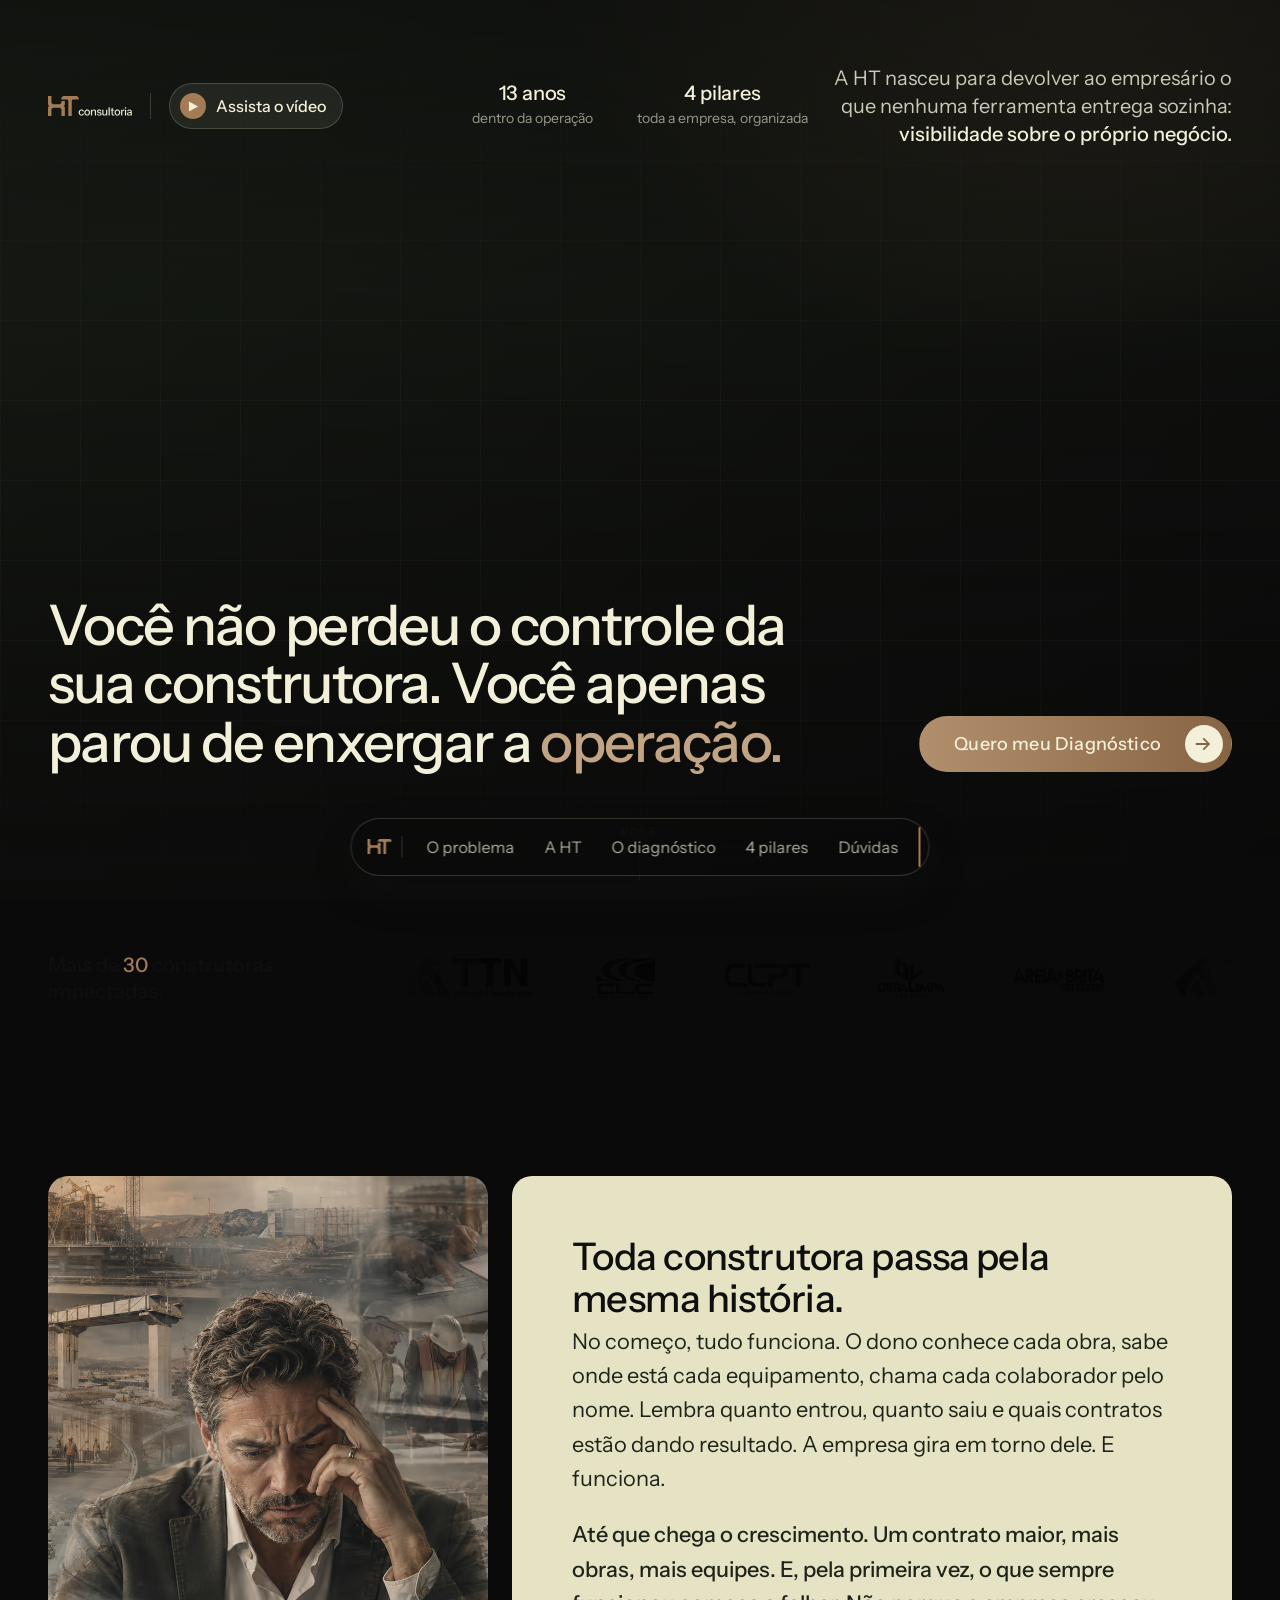
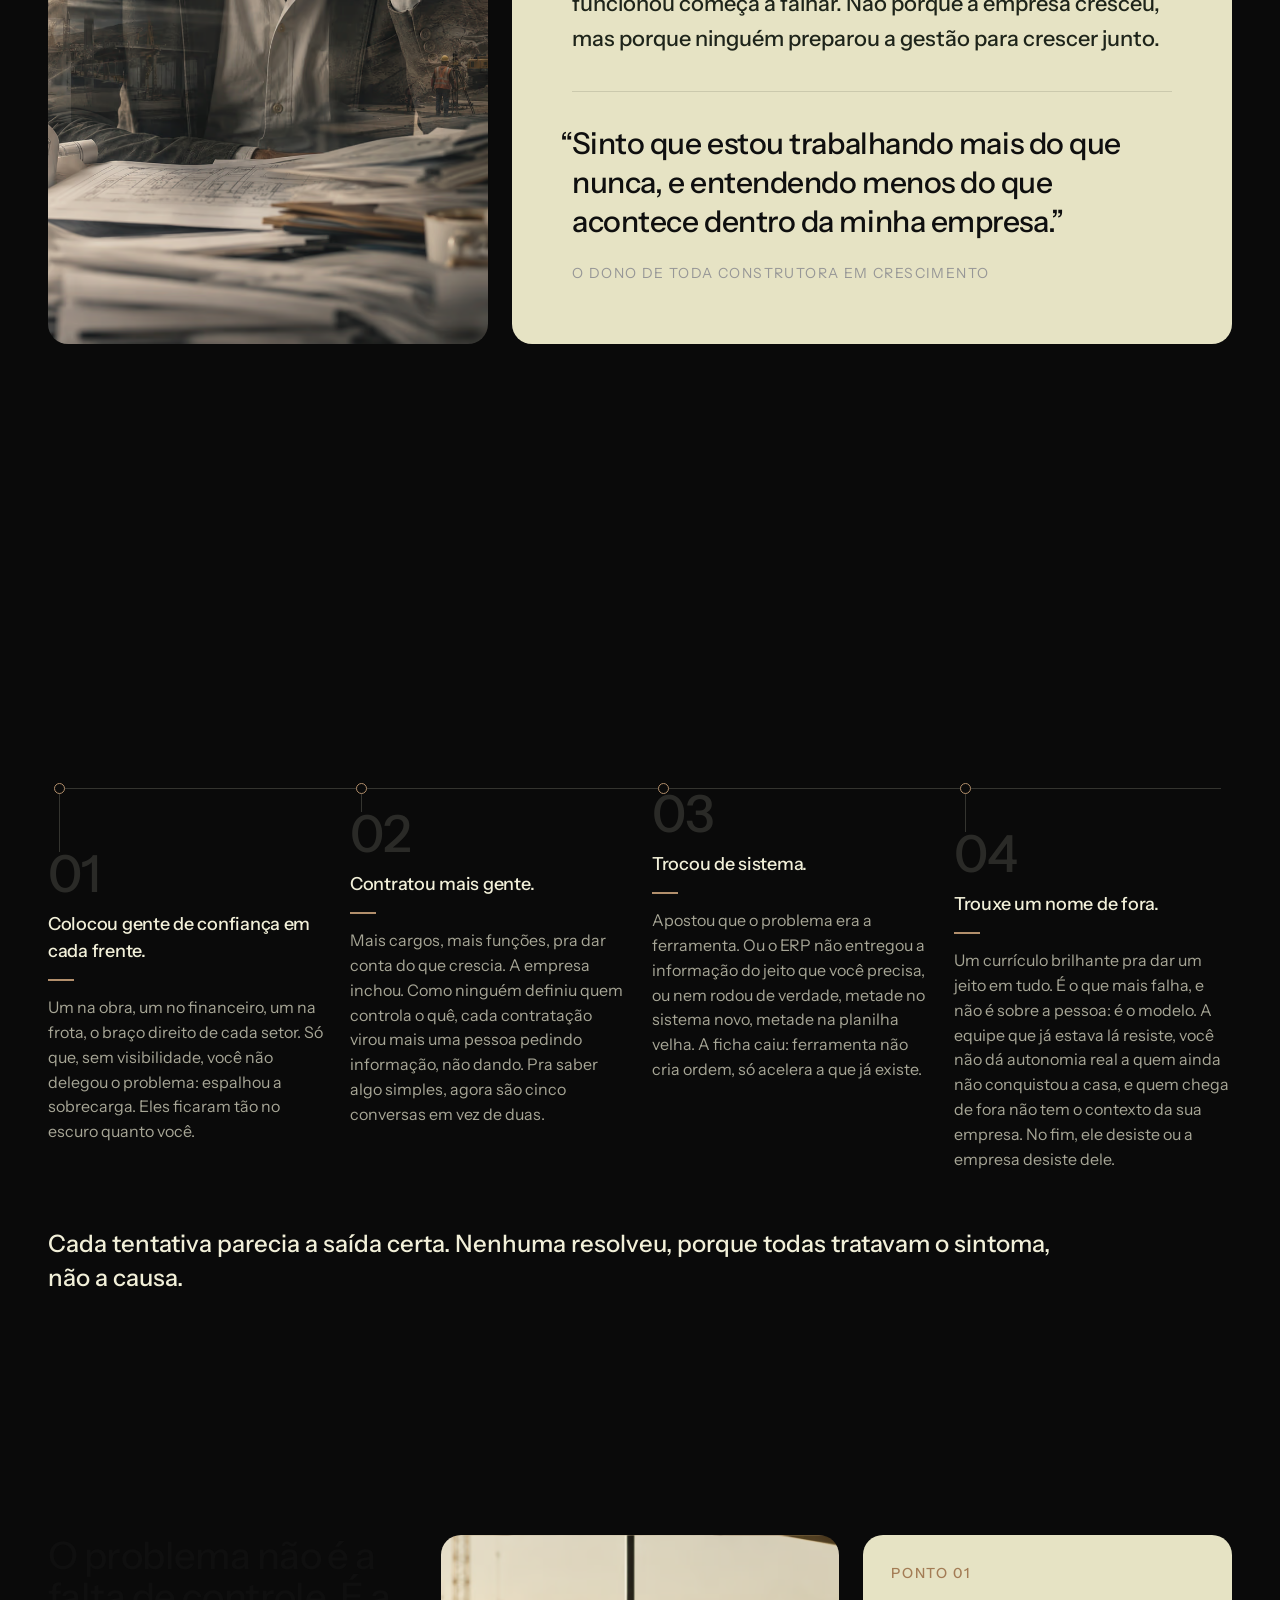
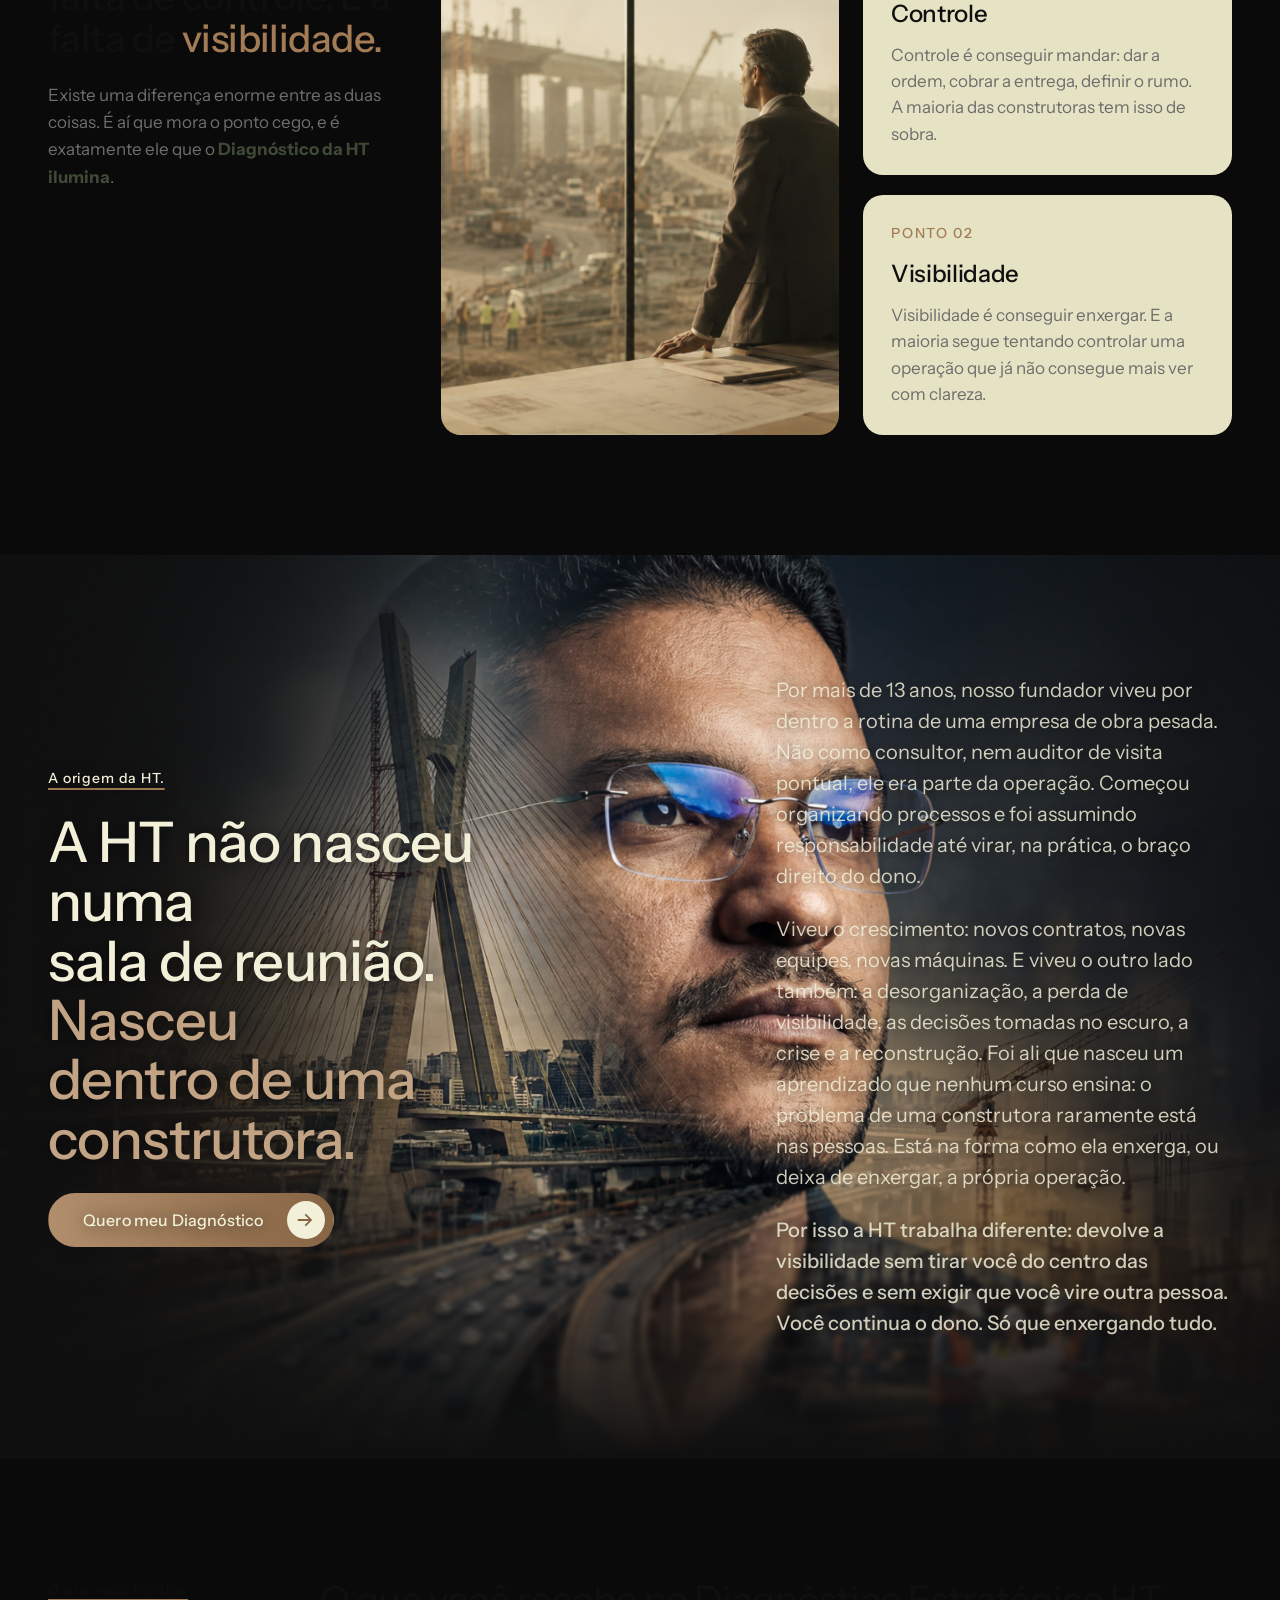
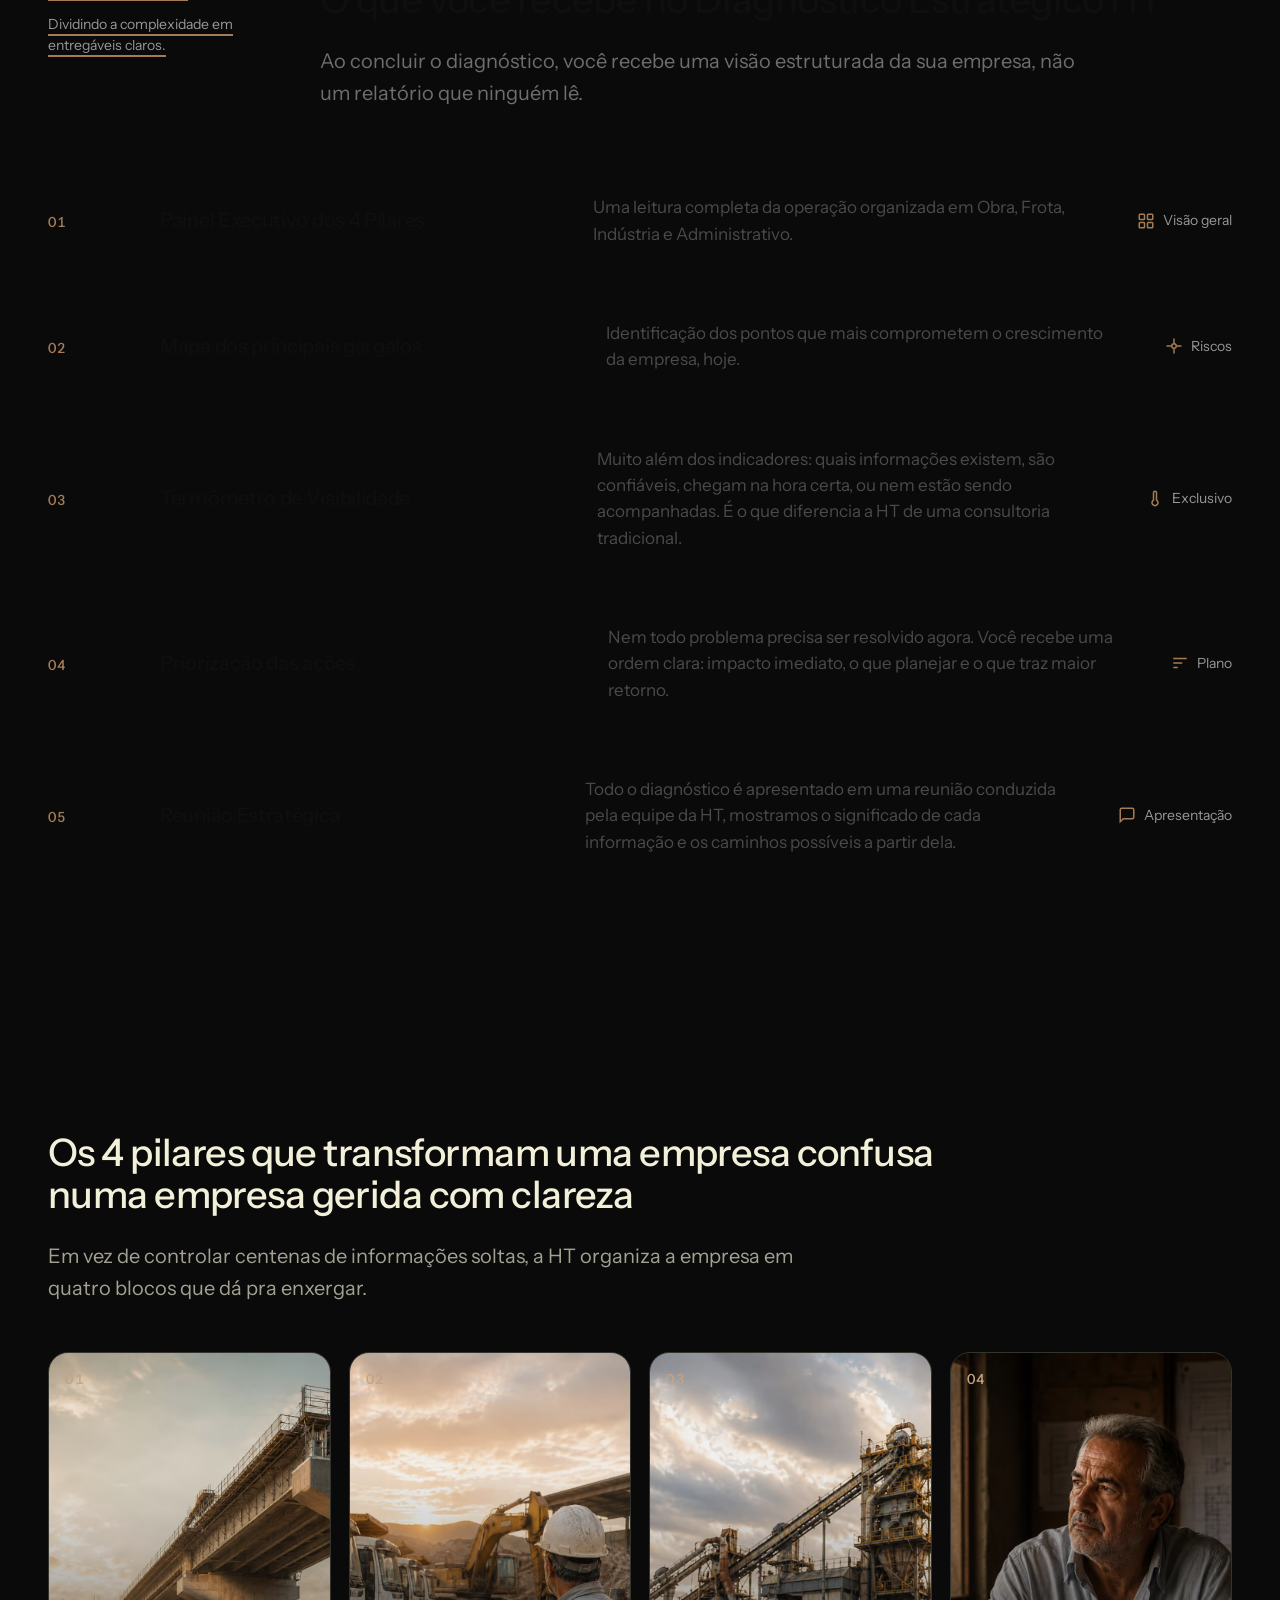
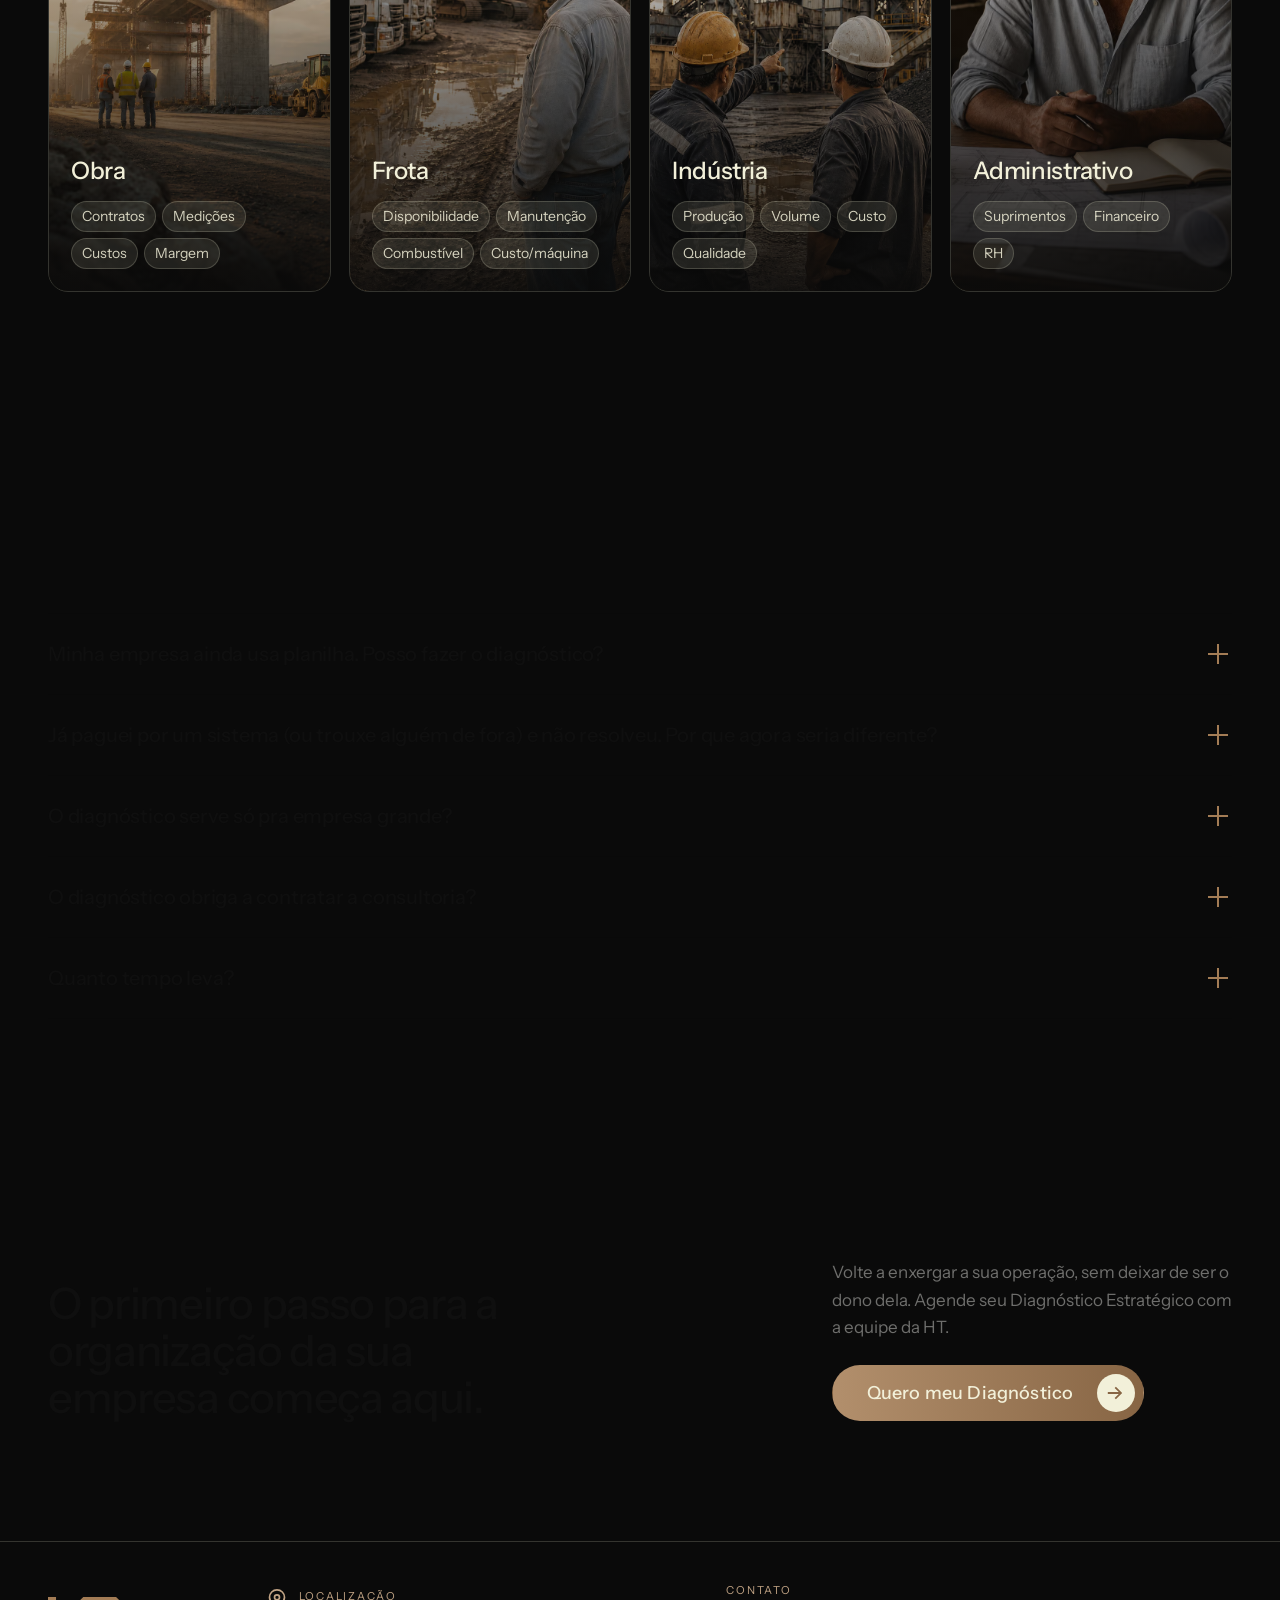
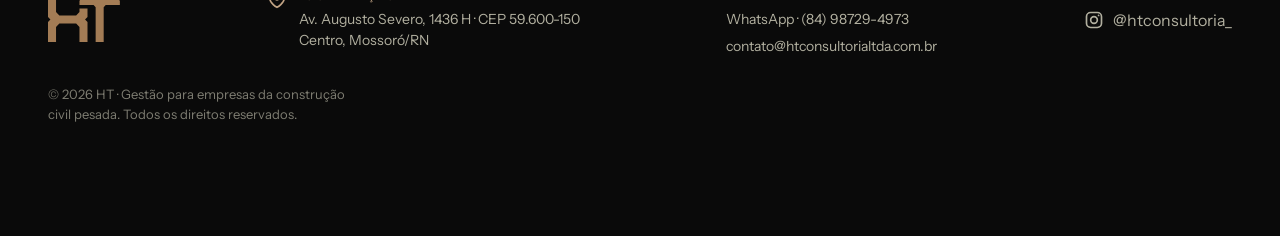
==== index.html @ 78e86e92 "Fotos dos pilares atualizadas; remove rótulos (reação natural, metodologia); fecho à esquerda; títul" ====
<!DOCTYPE html>
<html lang="pt-BR">
<head>
<meta charset="UTF-8">
<meta name="viewport" content="width=device-width, initial-scale=1.0">
<title>HT · Diagnóstico Estratégico para Construtoras</title>
<meta name="description" content="A HT devolve ao empresário da construção aquilo que nenhuma ferramenta entrega sozinha: visibilidade sobre o negócio. Faça seu Diagnóstico Estratégico.">
<link rel="icon" type="image/svg+xml" href="favicon.svg">
<link rel="apple-touch-icon" href="favicon.svg">
<link rel="preconnect" href="https://fonts.googleapis.com">
<link rel="preconnect" href="https://fonts.gstatic.com" crossorigin>
<link href="https://fonts.googleapis.com/css2?family=Instrument+Sans:ital,wght@0,400;0,500;1,400;1,500&display=swap" rel="stylesheet">
<link rel="stylesheet" href="design-system/tokens.css">
<link rel="stylesheet" href="design-system/base.css">
<style>
/* ============================================================
   HT · LANDING PAGE — diagramação em grid editorial
   Conteúdo nas extremidades · hairlines · rótulos no rail.
   Consome o design system (tokens.css + base.css). Sem build.
   ============================================================ */
/* grid mais próximo das extremidades da tela */
:root{--container-max:1880px;--container-pad:48px;--container-pad-mobile:20px}
/* apenas Regular (400) e Medium (500) na página — remapeia pesos mais fortes p/ medium */
:root{--fw-semibold:500;--fw-bold:500}
/* botões com bordas arredondadas (pill) */
.ht-btn{border-radius:var(--radius-pill)}

/* CTA estilo Elementor (badge de ícone à direita que expande no hover) — cor dourada do DS */
.lp-cta{position:relative;overflow:hidden;border-radius:var(--radius-pill);
  padding:18px 70px 18px 34px!important;
  background:linear-gradient(90deg,var(--clay-500) 0%,var(--clay-700) 100%)!important;
  color:var(--cream-base);transition:all 500ms ease}
.lp-cta:hover{transform:translateY(-2px)}
.lp-cta__label{position:relative;z-index:2;transition:color 500ms ease}
.lp-cta:hover .lp-cta__label{color:var(--clay-700)}
.lp-cta__icon{position:absolute;right:8px;top:50%;transform:translateY(-50%);z-index:1;
  width:38px;height:38px;border-radius:var(--radius-pill);background:var(--cream-base);
  color:var(--clay-700);display:flex;align-items:center;justify-content:flex-end;
  padding-right:11px;overflow:hidden;transition:width 500ms ease}
.lp-cta__icon svg{width:18px;height:18px;flex-shrink:0;fill:currentColor}
.lp-cta:hover .lp-cta__icon{width:calc(100% - 16px)}
.lp-cta--sm{padding:13px 54px 13px 24px!important}
.lp-cta--sm .lp-cta__icon{width:32px;height:32px;padding-right:9px}
.lp-cta--sm .lp-cta__icon svg{width:15px;height:15px}
*{box-sizing:border-box}
html{scroll-behavior:smooth}
body{
  margin:0;font-family:var(--font-base);font-size:var(--fs-body);
  line-height:var(--lh-relaxed);color:var(--color-text);
  background-color:var(--color-bg-dark);
  transition:background-color .5s ease; /* cross-fade de cor entre dobras (rápido) */
  -webkit-font-smoothing:antialiased;-moz-osx-font-smoothing:grayscale;overflow-x:hidden;
}
/* com JS ativo, as dobras ficam transparentes p/ revelar o fundo que faz o cross-fade */
.colorfx .lp-dark,.colorfx .lp-cream,.colorfx .lp-white,.colorfx .lp-proof{background-color:transparent}
img{max-width:100%;height:auto;display:block}
a{color:inherit;text-decoration:none}
ul{margin:0;padding:0;list-style:none}

/* ---------- Container / grid base ---------- */
.lp-container{width:100%;max-width:var(--container-max);margin:0 auto;padding-inline:var(--container-pad-mobile)}
@media(min-width:1024px){.lp-container{padding-inline:var(--container-pad)}}

.lp-section{padding-block:var(--space-12);position:relative}
@media(min-width:1024px){.lp-section{padding-block:var(--space-16)}} /* 120px entre dobras */
.lp-dark{background:var(--color-bg-dark);color:var(--color-text-inverse)}
.lp-cream{background:var(--color-bg-alt);color:var(--color-text)}
.lp-white{background:var(--color-bg);color:var(--color-text)}

/* Rótulo de rail (eyebrow editorial, colado à esquerda) */
.lp-label{
  display:inline-block;font-size:var(--fs-caption);font-weight:var(--fw-semibold);
  letter-spacing:.06em;text-decoration:underline;text-decoration-color:var(--color-accent);
  text-underline-offset:5px;text-decoration-thickness:1.5px;color:var(--color-text);
}
.lp-dark .lp-label{color:var(--cream-base)}
.lp-label__sub{display:block;margin-top:14px;font-size:var(--fs-caption);font-weight:400;letter-spacing:0;color:var(--color-text-subtle);text-decoration:none;max-width:22ch;line-height:1.5}
.lp-dark .lp-label__sub{color:rgba(242,240,217,.5)}

/* Linha rail: rótulo à extremidade esquerda + corpo */
.lp-rail{display:grid;gap:28px}
@media(min-width:1024px){.lp-rail{grid-template-columns:200px minmax(0,1fr);gap:72px;align-items:start}}

.lp-h2{font-size:clamp(1.625rem,3vw,2.375rem);font-weight:var(--fw-bold);line-height:1.1;letter-spacing:var(--ls-tight);margin:0 0 24px}
.lp-h2:last-child{margin-bottom:0}
.lp-lead{font-size:clamp(1.0625rem,1.6vw,1.25rem);line-height:1.6;color:var(--color-text-muted);margin:0}
.lp-dark .lp-lead{color:var(--color-text-inverse-muted)}
.lp-accent{color:var(--color-accent)}
.lp-dark .lp-accent{color:var(--clay-400)}

/* ===== DOCK — menu flutuante inferior centralizado ===== */
.lp-dock{position:fixed;left:50%;bottom:24px;transform:translateX(-50%);z-index:var(--z-header);
  display:flex;align-items:center;gap:6px;padding:8px 8px 8px 16px;
  background:rgba(10,10,10,.72);backdrop-filter:blur(16px);-webkit-backdrop-filter:blur(16px);
  border:1px solid var(--color-border-inverse);border-radius:var(--radius-pill);
  box-shadow:var(--shadow-lg);max-width:calc(100vw - 32px)}
.lp-dock__icon{width:24px;flex-shrink:0;display:flex}
.lp-dock__icon svg{width:100%;height:auto}
.lp-dock__divider{width:1px;height:22px;background:var(--color-border-inverse);margin:0 4px}
.lp-dock__nav{display:flex;align-items:center;gap:2px}
.lp-dock__nav a{font-size:var(--fs-body-sm);color:rgba(242,240,217,.72);padding:8px 14px;border-radius:var(--radius-pill);
  white-space:nowrap;transition:color var(--dur-fast),background var(--dur-fast)}
.lp-dock__nav a:hover{color:var(--cream-base);background:rgba(242,240,217,.08)}
/* CTA aparece só quando começa a rolar */
.lp-dock__cta{overflow:hidden;max-width:0;opacity:0;padding-inline:0!important;
  transform:scale(.92);white-space:nowrap;
  transition:max-width var(--dur-slow) var(--ease-out),opacity var(--dur-base),transform var(--dur-base),padding var(--dur-slow)}
.lp-dock.show-cta .lp-dock__cta{max-width:300px;opacity:1;transform:none;padding-inline:20px!important}
.lp-dock__burger{display:none}
@media(max-width:767px){
  .lp-dock{padding:7px;gap:4px}
  .lp-dock__nav,.lp-dock__divider{display:none}
  .lp-dock__burger{display:inline-flex;align-items:center;gap:7px;background:none;border:0;color:var(--cream-base);
    cursor:pointer;font:inherit;font-size:var(--fs-body-sm);font-weight:500;padding:10px 16px;border-radius:var(--radius-pill)}
  .lp-dock__burger i{width:16px;height:2px;background:currentColor;position:relative;transition:transform var(--dur-base)}
  .lp-dock__burger i::before,.lp-dock__burger i::after{content:"";position:absolute;left:0;width:16px;height:2px;background:currentColor;transition:transform var(--dur-base),top var(--dur-base)}
  .lp-dock__burger i::before{top:-5px}.lp-dock__burger i::after{top:5px}
  .lp-dock__burger.is-open i{background:transparent}
  .lp-dock__burger.is-open i::before{top:0;transform:rotate(45deg)}
  .lp-dock__burger.is-open i::after{top:0;transform:rotate(-45deg)}
  .lp-dock__cta{font-size:var(--fs-caption)}
  .lp-dock.show-cta .lp-dock__cta{max-width:220px;padding-inline:16px!important}
}
/* Menu mobile expandido — sobe de baixo */
.lp-dockmenu{position:fixed;left:16px;right:16px;bottom:86px;z-index:var(--z-overlay);
  background:rgba(10,10,10,.94);backdrop-filter:blur(16px);-webkit-backdrop-filter:blur(16px);
  border:1px solid var(--color-border-inverse);border-radius:var(--radius-lg);padding:8px;
  opacity:0;visibility:hidden;transform:translateY(16px);
  transition:opacity var(--dur-base),transform var(--dur-base),visibility var(--dur-base)}
.lp-dockmenu.is-open{opacity:1;visibility:visible;transform:none}
.lp-dockmenu a{display:block;padding:15px 16px;font-size:1.0625rem;color:var(--cream-base);border-radius:var(--radius-sm)}
.lp-dockmenu a+a{border-top:1px solid var(--color-border-inverse)}
@media(min-width:768px){.lp-dockmenu{display:none}}

/* ===== HERO (vídeo + conteúdo nos cantos) ===== */
.lp-hero{position:relative;min-height:100svh;display:flex;align-items:stretch;
  background:linear-gradient(150deg,var(--olive-900),var(--neutral-950));overflow:hidden}
.lp-hero__video{position:absolute;inset:0;width:100%;height:100%;object-fit:cover;z-index:0}
.lp-hero__overlay{position:absolute;inset:0;z-index:1;pointer-events:none;
  background:
    linear-gradient(180deg,rgba(10,10,10,.62) 0%,rgba(10,10,10,.32) 32%,rgba(10,10,10,.78) 100%),
    radial-gradient(900px 600px at 85% 0%,rgba(163,124,85,.22),transparent 60%)}
.lp-hero__grid-lines{position:absolute;inset:0;z-index:1;pointer-events:none;opacity:.55;
  background-image:linear-gradient(rgba(242,240,217,.05) 1px,transparent 1px),linear-gradient(90deg,rgba(242,240,217,.05) 1px,transparent 1px);
  background-size:80px 80px;-webkit-mask-image:linear-gradient(180deg,transparent,#000 40%,#000 70%,transparent);mask-image:linear-gradient(180deg,transparent,#000 40%,#000 70%,transparent)}
.lp-hero__frame{position:relative;z-index:2;width:100%;max-width:var(--container-max);margin:0 auto;
  padding:36px var(--container-pad-mobile) 120px;display:flex;flex-direction:column;justify-content:space-between;gap:48px;color:var(--cream-base)}
@media(min-width:1024px){.lp-hero__frame{padding:44px var(--container-pad) 128px}}

/* Barra superior: logo | assista o vídeo (esq) · stats centralizados */
.lp-hero__bar{display:grid;grid-template-columns:1fr auto 1fr;align-items:center;gap:24px}
.lp-hero__bar-left{display:flex;align-items:center;gap:18px;justify-self:start}
.lp-hero__logo{width:84px;height:auto;display:block}
.lp-hero__bar-div{width:1px;height:26px;background:var(--color-border-inverse)}
.lp-hero__bar-right{justify-self:end}
.lp-hero__stats{display:flex;gap:44px;justify-content:center}
.lp-hero__stat{text-align:center}
.lp-hero__stat b{display:block;font-size:1.25rem;font-weight:500;letter-spacing:-.01em;line-height:1.1}
.lp-hero__stat span{font-size:var(--fs-caption);color:rgba(242,240,217,.6)}
@media(max-width:767px){
  .lp-hero__bar{grid-template-columns:1fr;justify-items:center;gap:22px}
  .lp-hero__bar-left{justify-self:center}
  .lp-hero__bar-right{display:none} /* intro vai pra baixo do título no mobile */
}
.lp-hero__intro{max-width:38ch;font-size:1.25rem;font-weight:400;line-height:1.4;color:rgba(242,240,217,.82)}
.lp-hero__intro strong{font-weight:500;color:var(--cream-base)}
.lp-hero__intro--m{display:none}
@media(min-width:768px){.lp-hero__intro{text-align:right;margin-left:auto}}
@media(max-width:767px){.lp-hero__intro--m{display:block;text-align:left;margin:0;max-width:none}}

.lp-hero__bottom{display:flex;flex-direction:column;gap:32px}
@media(min-width:1024px){.lp-hero__bottom{flex-direction:row;justify-content:space-between;align-items:flex-end;gap:48px}}
.lp-hero h1{font-size:clamp(2.25rem,5vw,3.5rem);font-weight:500;line-height:1.05;letter-spacing:var(--ls-tighter);margin:0;max-width:22ch}
.lp-hero h1 .muted{color:var(--clay-400)}
.lp-hero__cta{display:flex;flex-direction:column;gap:20px;align-items:flex-start;flex-shrink:0}
@media(min-width:1024px){.lp-hero__cta{align-items:flex-end;min-width:320px}}
.lp-hero__rule{width:100%;height:1px;background:rgba(242,240,217,.22)}
.lp-hero__cap{font-size:var(--fs-caption);color:rgba(242,240,217,.55)}
.lp-hero__scroll{position:absolute;bottom:18px;left:50%;transform:translateX(-50%);z-index:2;font-size:11px;letter-spacing:.2em;text-transform:uppercase;color:rgba(242,240,217,.45);display:flex;flex-direction:column;align-items:center;gap:8px}
.lp-hero__scroll i{width:1px;height:34px;background:linear-gradient(rgba(242,240,217,.5),transparent);animation:scrolldn 2s var(--ease-out) infinite}
@keyframes scrolldn{0%{transform:scaleY(0);transform-origin:top}50%{transform:scaleY(1);transform-origin:top}51%{transform:scaleY(1);transform-origin:bottom}100%{transform:scaleY(0);transform-origin:bottom}}

/* Botão "Assista o vídeo" (hero, parte superior) */
.lp-watch{display:inline-flex;align-items:center;gap:10px;cursor:pointer;
  font:inherit;font-size:var(--fs-body-sm);font-weight:500;color:var(--cream-base);
  background:rgba(242,240,217,.08);border:1px solid var(--color-border-inverse);
  padding:9px 16px 9px 10px;border-radius:var(--radius-pill);
  transition:background var(--dur-fast),border-color var(--dur-fast),transform var(--dur-fast)}
.lp-watch:hover{background:rgba(242,240,217,.14);border-color:var(--clay-500);transform:translateY(-1px)}
.lp-watch__play{width:26px;height:26px;border-radius:50%;background:var(--clay-600);color:var(--cream-base);
  display:grid;place-items:center;flex-shrink:0}
.lp-watch__play svg{width:11px;height:11px;margin-left:1px}

/* Modal de vídeo */
.lp-modal{position:fixed;inset:0;z-index:var(--z-modal);display:none;align-items:center;justify-content:center;
  padding:24px;background:rgba(10,10,10,.88);backdrop-filter:blur(8px);-webkit-backdrop-filter:blur(8px)}
.lp-modal.is-open{display:flex;animation:modalin var(--dur-base) var(--ease-out)}
@keyframes modalin{from{opacity:0}to{opacity:1}}
.lp-modal__box{position:relative;width:100%;max-width:1000px;aspect-ratio:16/9;background:#000;
  border-radius:var(--radius-md);overflow:hidden;box-shadow:var(--shadow-xl);border:1px solid var(--color-border-inverse)}
.lp-modal__box iframe,.lp-modal__box video{position:absolute;inset:0;width:100%;height:100%;border:0;background:#000}
.lp-modal__close{position:absolute;top:-48px;right:0;width:40px;height:40px;border-radius:50%;cursor:pointer;
  background:rgba(242,240,217,.1);border:1px solid var(--color-border-inverse);color:var(--cream-base);
  display:grid;place-items:center;transition:background var(--dur-fast)}
.lp-modal__close:hover{background:rgba(242,240,217,.2)}
@media(max-width:560px){.lp-modal__close{top:-46px}}

/* ===== PROVA SOCIAL / MARQUEE DE LOGOS ===== */
.lp-proof{background:var(--color-bg-alt);color:var(--color-text);
  padding-block:52px;overflow:hidden}
.lp-proof__grid{display:grid;gap:28px;align-items:center}
@media(min-width:900px){.lp-proof__grid{grid-template-columns:minmax(220px,300px) 1fr;gap:56px}}
.lp-proof__label{font-size:1.25rem;line-height:1.3;color:var(--color-text);font-weight:500;margin:0}
.lp-proof__label b{color:var(--clay-600);font-weight:500}
.lp-marquee{position:relative;overflow:hidden;
  -webkit-mask-image:linear-gradient(90deg,transparent 0,#000 10%,#000 90%,transparent 100%);
          mask-image:linear-gradient(90deg,transparent 0,#000 10%,#000 90%,transparent 100%)}
.lp-marquee__track{display:flex;align-items:center;gap:64px;width:max-content;animation:marquee 34s linear infinite}
.lp-marquee:hover .lp-marquee__track{animation-play-state:paused}
@keyframes marquee{from{transform:translateX(0)}to{transform:translateX(-50%)}}
/* logos dos clientes em tom escuro (identidade), esmaecidas; acendem no hover */
.lp-logo-img{height:40px;width:auto;flex-shrink:0;opacity:.55;filter:brightness(0);
  transition:opacity var(--dur-base) var(--ease-out)}
.lp-logo-img:hover{opacity:.9}
@media(prefers-reduced-motion:reduce){.lp-marquee__track{animation:none}}

/* ===== NARRATIVA (rail) ===== */
.lp-narrative p{font-size:clamp(1.125rem,1.7vw,1.375rem);line-height:1.58;margin:0 0 22px}
.lp-narrative p:last-child{margin-bottom:0}
.lp-narrative .strong{font-weight:500}
.lp-cream .lp-narrative{color:var(--olive-900)}
.lp-dark .lp-narrative p{color:rgba(242,240,217,.84)}
.lp-narrative .hl{color:var(--color-accent);font-weight:500}
.lp-dark .lp-narrative .hl{color:var(--clay-400)}
.lp-narrative .lead-strong{color:var(--cream-base);font-weight:500}
.lp-cream .lp-narrative .lead-strong{color:var(--olive-900)}

/* Citação inline + espaço de imagem (o dono) */
.lp-pull{margin:48px 0 0;padding-top:40px;border-top:1px solid var(--color-border)}
.lp-pull blockquote{font-size:clamp(1.375rem,2.6vw,1.875rem);font-weight:500;line-height:1.3;letter-spacing:var(--ls-tight);margin:0;color:var(--color-text);text-indent:-.4em}
.lp-pull figcaption{margin-top:22px;font-size:var(--fs-caption);letter-spacing:.1em;text-transform:uppercase;color:var(--color-text-subtle)}
.lp-figph{margin-top:36px;width:100%;aspect-ratio:16/10;border-radius:var(--radius-lg);
  background:var(--cream-deep);border:1px dashed var(--color-border-strong);
  display:grid;place-items:center;text-align:center}
.lp-figph__inner{display:flex;flex-direction:column;align-items:center;gap:10px;color:var(--neutral-600)}
.lp-figph svg{width:40px;height:40px;opacity:.55}
.lp-figph span{font-size:var(--fs-caption);letter-spacing:.04em}

/* Dobra "O contexto": imagem à esquerda + painel claro à direita */
.lp-feature{display:grid;gap:20px}
@media(min-width:900px){.lp-feature{grid-template-columns:minmax(300px,440px) 1fr;gap:24px;align-items:stretch}}
.lp-feature__media{display:flex;min-height:460px}
.lp-figph--tall{margin-top:0;width:100%;height:100%;aspect-ratio:auto;border-radius:var(--radius-xl)}
.lp-feature__panel{background:var(--cream-deep);
  border-radius:var(--radius-xl);padding:36px}
@media(min-width:1024px){.lp-feature__panel{padding:60px}}
.lp-feature__panel .lp-label{margin-bottom:28px}
.lp-feature__panel .lp-pull{margin-top:36px;padding-top:32px}

/* ===== ORIGEM (centralizado + foto do fundador no fundo) ===== */
.lp-origem{position:relative;overflow:hidden;display:flex;align-items:center;min-height:90vh}
.lp-origem__bg{position:absolute;inset:0;z-index:0;background:var(--neutral-950) center/cover no-repeat}
.lp-origem__split{position:relative;z-index:2;display:grid;gap:40px;width:100%;text-shadow:0 1px 16px rgba(0,0,0,.6)}
@media(min-width:1024px){.lp-origem__split{grid-template-columns:1fr 1fr;gap:80px;align-items:center}}
.lp-origem__left{display:flex;flex-direction:column;gap:24px;max-width:50rem}
.lp-origem__left .lp-h2{margin:0;max-width:none;font-size:clamp(2rem,4.5vw,3.5rem);line-height:1.06} /* ~56px no desktop */
@media(min-width:1024px){.lp-origem .lp-label__sub{max-width:none;white-space:nowrap}}
.lp-origem__right{max-width:38ch}
@media(min-width:1024px){.lp-origem__right{justify-self:end}}
.lp-origem__right .lp-narrative{margin:0}
.lp-origem__right .lp-narrative p{font-size:1.25rem;line-height:1.55} /* 20px */
.lp-origem__right .lp-narrative p+p{margin-top:16px}
/* mobile: imagem no topo, textos abaixo */
@media(max-width:1023px){
  .lp-origem{display:block;align-items:stretch;min-height:0;padding-block:0}
  .lp-origem__bg{position:relative;inset:auto;height:44vh;min-height:300px}
  .lp-origem__split{background:var(--neutral-950);text-shadow:none;padding-block:48px;gap:32px}
  .lp-origem__left{max-width:none}
  .lp-origem__left .lp-h2 br{display:none}
}

/* ===== QUOTE ===== */
.lp-quote{display:grid;gap:28px}
@media(min-width:1024px){.lp-quote{grid-template-columns:200px minmax(0,1fr);gap:72px;align-items:start}}
.lp-quote blockquote{font-size:clamp(1.375rem,2.6vw,1.875rem);font-weight:500;line-height:1.3;letter-spacing:var(--ls-tight);margin:0;color:var(--color-text);text-indent:-.4em}
.lp-quote figcaption{margin-top:28px;font-size:var(--fs-caption);letter-spacing:.1em;text-transform:uppercase;color:var(--color-text-subtle)}

/* ===== CONTROLE x VISIBILIDADE (colunas com divisor) ===== */
.lp-duo{display:grid;gap:0;border-top:1px solid var(--color-border);margin-top:48px}
@media(min-width:768px){.lp-duo{grid-template-columns:1fr 1fr}}
.lp-duo__col{padding:40px 0}
@media(min-width:768px){.lp-duo__col{padding:40px 56px}.lp-duo__col:first-child{padding-left:0;border-right:1px solid var(--color-border)}.lp-duo__col:last-child{padding-right:0}}
.lp-duo__tag{font-size:var(--fs-caption);font-weight:500;letter-spacing:.1em;text-transform:uppercase;color:var(--color-text-subtle);margin-bottom:14px}
.lp-duo__word{font-size:clamp(1.5rem,2.4vw,2rem);font-weight:500;letter-spacing:var(--ls-tight);margin:0 0 16px}
.lp-duo__col--vis .lp-duo__word{color:var(--color-primary)}
.lp-duo__col--ctrl .lp-duo__word{color:var(--color-text-subtle)}
.lp-duo p{font-size:1.0625rem;line-height:1.6;color:var(--color-text-muted);margin:0}

/* ===== DOBRA "TENTATIVAS" — roadmap escalonado (número · título · texto) ===== */
.lp-steps__grid{position:relative;display:grid;gap:36px 24px;grid-template-columns:1fr}
@media(min-width:900px){
  .lp-steps__grid{grid-template-columns:repeat(4,1fr);gap:24px;padding-top:26px}
  .lp-steps__grid::before{content:"";position:absolute;top:26px;left:11px;right:11px;height:1px;background:var(--color-border-inverse)}
}
.lp-step{position:relative}
@media(min-width:900px){.lp-step{padding-top:var(--drop,40px)}}
.lp-step__mark{display:none}
@media(min-width:900px){
  .lp-step__mark{display:block;position:absolute;top:0;left:11px;width:1px;height:0;background:var(--color-border-inverse);transition:height .7s var(--ease-out)}
  .lp-step__mark::before{content:"";position:absolute;top:-5px;left:-5px;width:11px;height:11px;border-radius:50%;border:1.5px solid var(--clay-500);background:var(--color-bg-dark)}
  .lp-steps.is-visible .lp-step:nth-child(1) .lp-step__mark{height:var(--drop,40px);transition-delay:.15s}
  .lp-steps.is-visible .lp-step:nth-child(2) .lp-step__mark{height:var(--drop,40px);transition-delay:.35s}
  .lp-steps.is-visible .lp-step:nth-child(3) .lp-step__mark{height:var(--drop,40px);transition-delay:.55s}
  .lp-steps.is-visible .lp-step:nth-child(4) .lp-step__mark{height:var(--drop,40px);transition-delay:.75s}
}
.lp-step__num{font-size:clamp(2.75rem,4vw,4.25rem);font-weight:500;color:rgba(242,240,217,.14);line-height:.85;letter-spacing:-.02em}
.lp-step__title{font-size:var(--fs-h3);font-weight:500;color:var(--cream-base);margin:16px 0 0;letter-spacing:var(--ls-tight)}
.lp-step__dash{display:block;width:26px;height:2px;background:var(--clay-500);margin:14px 0}
.lp-step__text{font-size:1rem;line-height:1.55;color:rgba(242,240,217,.68);margin:0}
.lp-tries__close{max-width:64ch;margin:56px 0 0;text-align:left;font-size:clamp(1.125rem,2vw,1.5rem);font-weight:500;line-height:1.4;color:var(--cream-base)}
@media(prefers-reduced-motion:reduce){.lp-step__mark{transition:none}}

/* ===== TERCEIRA DOBRA: 3 colunas (texto | imagem | pontos) ===== */
.lp-trio{display:grid;gap:20px}
@media(min-width:1024px){.lp-trio{grid-template-columns:minmax(0,1fr) minmax(0,1.08fr) minmax(0,1fr);gap:24px;align-items:stretch}}
.lp-trio__text{display:flex;flex-direction:column;gap:22px}
.lp-trio__text .lp-h2{margin:0}
.lp-checks{display:flex;flex-wrap:wrap;gap:10px 20px}
.lp-checks li{display:flex;align-items:center;gap:8px;font-size:var(--fs-caption);color:var(--neutral-700)}
.lp-checks svg{width:16px;height:16px;color:var(--color-accent);flex-shrink:0}
.lp-trio__body{font-size:1.0625rem;line-height:1.6;color:var(--color-text-muted);margin:0;max-width:38ch}
.lp-textlink{margin-top:auto;display:inline-flex;align-items:center;gap:14px;font-weight:500;color:var(--color-text)}
.lp-textlink__arrow{width:36px;height:36px;border-radius:50%;border:1px solid var(--color-border-strong);display:grid;place-items:center;
  transition:background var(--dur-base) var(--ease-out),border-color var(--dur-base),color var(--dur-base),transform var(--dur-base)}
.lp-textlink:hover .lp-textlink__arrow{background:var(--color-accent);border-color:var(--color-accent);color:var(--cream-base);transform:translate(2px,-2px)}
.lp-textlink__arrow svg{width:16px;height:16px}

.lp-imgcard{position:relative;height:100%;min-height:440px;border-radius:var(--radius-xl);overflow:hidden;
  background:var(--cream-deep);display:grid;place-items:center}
.lp-imgcard__ph{color:var(--neutral-500)}
.lp-imgcard__ph svg{width:46px;height:46px}

.lp-trio__points{display:flex;flex-direction:column;gap:20px;height:100%}
.lp-point{background:var(--cream-deep);border-radius:var(--radius-xl);padding:28px;flex:1;display:flex;flex-direction:column}
.lp-point__idx{font-size:var(--fs-caption);font-weight:500;letter-spacing:.12em;text-transform:uppercase;color:var(--color-accent)}
.lp-point h3{font-size:var(--fs-24);font-weight:500;letter-spacing:var(--ls-tight);margin:12px 0 10px}
.lp-point p{font-size:1.0625rem;line-height:1.55;color:var(--color-text-muted);margin:0}

/* ===== LISTA NUMERADA (entregáveis — edge to edge) ===== */
.lp-list{border-top:1px solid var(--color-border);margin-top:8px}
.lp-list__row{display:grid;grid-template-columns:auto 1fr;gap:20px 24px;align-items:start;
  padding:36px 0;border-bottom:1px solid var(--color-border);
  transition:padding-left var(--dur-base) var(--ease-out)}
@media(min-width:1024px){
  .lp-list__row{grid-template-columns:64px minmax(0,1.05fr) minmax(0,1.35fr) auto;gap:48px;align-items:center}
  .lp-list__row:hover{padding-left:12px}
}
.lp-list__num{font-size:var(--fs-caption);font-weight:500;color:var(--color-accent);letter-spacing:.1em;font-variant-numeric:tabular-nums;padding-top:4px}
.lp-list__title{font-size:1.25rem;font-weight:500;letter-spacing:var(--ls-tight);margin:0;line-height:1.25;text-align:left}
.lp-list__desc{font-size:1.0625rem;color:var(--color-text-muted);margin:0;line-height:1.55;text-align:left}
.lp-cream .lp-list__desc{color:var(--neutral-700)}
.lp-list__row .lp-list__desc{grid-column:1/-1}
@media(min-width:1024px){.lp-list__row .lp-list__desc{grid-column:auto}}
.lp-list__tag{display:none}
@media(min-width:1024px){.lp-list__tag{display:inline-flex;align-items:center;gap:8px;font-size:var(--fs-caption);color:var(--color-text-subtle);white-space:nowrap}}
.lp-list__tag svg{width:18px;height:18px;color:var(--color-accent)}

/* ===== 4 PILARES (grid com divisores) ===== */
.lp-pillars-intro{margin-bottom:48px}
.lp-pcards{display:grid;gap:16px;grid-template-columns:1fr}
@media(min-width:640px){.lp-pcards{grid-template-columns:1fr 1fr}}
@media(min-width:1024px){.lp-pcards{grid-template-columns:repeat(4,1fr);gap:18px}}
.lp-pcard{position:relative;overflow:hidden;border-radius:var(--radius-xl);min-height:540px;
  display:flex;flex-direction:column;justify-content:flex-end;color:var(--cream-base);
  border:1px solid var(--color-border-inverse)}
.lp-pcard__img{position:absolute;inset:0;z-index:0;background-color:var(--olive-800);
  background-image:linear-gradient(165deg,var(--olive-700),var(--neutral-950));
  background-size:cover;background-position:center;background-repeat:no-repeat;
  transform:scale(var(--s,1));transition:transform var(--dur-slow) var(--ease-out),filter var(--dur-slow) var(--ease-out)}
.lp-pcard:hover .lp-pcard__img{--s:1.06;filter:grayscale(1)}  /* colorido → preto e branco ao passar o mouse */
.lp-pcard__ph{display:none}
.lp-pcard__scrim{position:absolute;inset:0;z-index:1;background:linear-gradient(to top,rgba(10,10,10,.92) 0%,rgba(10,10,10,.45) 45%,rgba(10,10,10,.05) 78%);transition:background var(--dur-base) var(--ease-out)}
.lp-pcard:hover .lp-pcard__scrim{background:linear-gradient(to top,rgba(10,10,10,.93),rgba(10,10,10,.66) 60%,rgba(10,10,10,.4))}
.lp-pcard__idx{position:absolute;top:16px;left:16px;z-index:3;font-size:var(--fs-caption);font-weight:500;letter-spacing:.14em;color:var(--clay-400);font-variant-numeric:tabular-nums}
.lp-pcard__body{position:relative;z-index:2;padding:22px}
.lp-pcard h3{font-size:var(--fs-24);font-weight:500;letter-spacing:var(--ls-tight);margin:0;color:var(--cream-base)}
.lp-pcard__topics{display:flex;flex-wrap:wrap;gap:6px;margin-top:12px}
.lp-pcard__topics li{font-size:var(--fs-caption);color:rgba(242,240,217,.85);background:rgba(242,240,217,.1);border:1px solid var(--color-border-inverse);padding:4px 10px;border-radius:99px}
.lp-pcard__desc{font-size:.9375rem;line-height:1.5;color:rgba(242,240,217,.82);margin:0;
  max-height:0;opacity:0;overflow:hidden;
  transition:max-height var(--dur-slow) var(--ease-out),opacity var(--dur-base) var(--ease-out),margin var(--dur-slow) var(--ease-out)}
@media(hover:hover){.lp-pcard:hover .lp-pcard__desc{max-height:400px;opacity:1;margin-top:14px}}
@media(hover:none){.lp-pcard__desc{max-height:400px;opacity:1;margin-top:14px}}

/* ===== FAQ ===== */
.lp-faq__item{border-top:1px solid var(--color-border)}
.lp-faq__item:last-child{border-bottom:1px solid var(--color-border)}
.lp-faq__q{width:100%;background:none;border:0;cursor:pointer;text-align:left;display:flex;align-items:center;justify-content:space-between;gap:20px;
  padding:26px 0;font-family:inherit;font-size:clamp(1.0625rem,1.8vw,1.25rem);font-weight:500;color:var(--color-text);letter-spacing:-.01em}
.lp-faq__icon{flex-shrink:0;width:28px;height:28px;position:relative}
.lp-faq__icon::before,.lp-faq__icon::after{content:"";position:absolute;background:var(--color-accent);transition:transform var(--dur-base) var(--ease-out)}
.lp-faq__icon::before{top:13px;left:4px;right:4px;height:2px}
.lp-faq__icon::after{left:13px;top:4px;bottom:4px;width:2px}
.lp-faq__item.is-open .lp-faq__icon::after{transform:scaleY(0)}
.lp-faq__a{max-height:0;overflow:hidden;transition:max-height var(--dur-slow) var(--ease-out)}
.lp-faq__a-inner{padding:0 0 28px;font-size:1.0625rem;line-height:1.6;color:var(--color-text-muted);max-width:72ch}
.lp-faq__a-inner strong{color:var(--color-primary);font-weight:500}

/* ===== CTA FINAL ===== */
.lp-final{position:relative;overflow:hidden}
.lp-final__grid{position:relative;display:grid;gap:40px;align-items:end}
@media(min-width:1024px){.lp-final__grid{grid-template-columns:1.3fr .7fr}}
.lp-final h2{font-size:clamp(1.75rem,3.4vw,2.75rem);font-weight:500;line-height:1.08;letter-spacing:var(--ls-tighter);margin:0;color:var(--color-text);max-width:18ch}
.lp-final__side{display:flex;flex-direction:column;gap:24px}
.lp-final__side p{font-size:1.0625rem;color:var(--color-text-muted);margin:0;line-height:1.6}
.lp-final__contacts{margin-top:8px;display:flex;flex-direction:column;gap:10px;font-size:var(--fs-body-sm);color:var(--color-text-subtle)}
.lp-final__contacts a{color:var(--color-text);transition:color var(--dur-fast)}
.lp-final__contacts a:hover{color:var(--clay-700)}

/* ===== FOOTER ===== */
.lp-footer{background:var(--neutral-950);border-top:1px solid var(--color-border-inverse);padding:40px 0 112px;color:rgba(242,240,217,.5)}
.lp-footer__inner{display:flex;flex-wrap:wrap;gap:28px 40px;align-items:center;justify-content:space-between}
.lp-footer__brand svg{width:72px;height:auto;display:block}
.lp-footer__loc{display:flex;align-items:flex-start;gap:12px}
.lp-footer__loc svg{width:20px;height:20px;color:var(--clay-400);flex-shrink:0;margin-top:1px}
.lp-footer__label{display:block;font-size:11px;letter-spacing:.16em;text-transform:uppercase;color:var(--clay-400);margin-bottom:5px}
.lp-footer__loc p{margin:0;font-size:14px;line-height:1.5;color:rgba(242,240,217,.72);max-width:32ch}
.lp-footer__contact{display:flex;flex-direction:column;gap:6px;font-size:14px}
.lp-footer__contact a{color:rgba(242,240,217,.72);transition:color var(--dur-fast)}
.lp-footer__contact a:hover{color:var(--clay-400)}
.lp-footer__social{display:inline-flex;align-items:center;gap:9px;color:rgba(242,240,217,.72);font-size:var(--fs-body-sm);transition:color var(--dur-fast)}
.lp-footer__social:hover{color:var(--clay-400)}
.lp-footer__social svg{width:20px;height:20px;flex-shrink:0}
.lp-footer small{font-size:13px;max-width:34ch}

/* ===== REVEAL (família de fades curada do animate.css — dispara 1x na entrada) ===== */
.reveal{opacity:0}
.reveal.is-visible{animation:fadeInUp .8s cubic-bezier(.16,1,.3,1) both}
.reveal[data-anim="fade"].is-visible{animation-name:fadeIn}
.reveal[data-anim="left"].is-visible{animation-name:fadeInLeft}
.reveal[data-anim="right"].is-visible{animation-name:fadeInRight}
.reveal[data-anim="down"].is-visible{animation-name:fadeInDown}
.reveal[data-delay="1"].is-visible{animation-delay:.12s}
.reveal[data-delay="2"].is-visible{animation-delay:.24s}
.reveal[data-delay="3"].is-visible{animation-delay:.36s}
@keyframes fadeInUp{from{opacity:0;transform:translate3d(0,42px,0)}to{opacity:1;transform:none}}
@keyframes fadeIn{from{opacity:0}to{opacity:1}}
@keyframes fadeInDown{from{opacity:0;transform:translate3d(0,-32px,0)}to{opacity:1;transform:none}}
@keyframes fadeInLeft{from{opacity:0;transform:translate3d(-46px,0,0)}to{opacity:1;transform:none}}
@keyframes fadeInRight{from{opacity:0;transform:translate3d(46px,0,0)}to{opacity:1;transform:none}}
@media(prefers-reduced-motion:reduce){.reveal{opacity:1}.reveal.is-visible{animation:none}.lp-hero__scroll i{animation:none}}

/* cursor elipse direcional (segue o mouse e aponta para o movimento) */
.lp-cursor{position:fixed;top:0;left:0;width:30px;height:30px;border-radius:50%;
  border:1.5px solid var(--clay-500);background:rgba(163,124,85,.06);
  pointer-events:none;z-index:9999;opacity:0;
  transition:width .25s var(--ease-out),height .25s var(--ease-out),background .25s,border-color .25s,opacity .35s;
  will-change:transform}
.lp-cursor.is-active{width:58px;height:58px;background:rgba(163,124,85,.12);border-color:var(--clay-400)}
@media(hover:none),(pointer:coarse){.lp-cursor{display:none}}
</style>
</head>
<body class="ht">

<!-- ============ DOCK — menu flutuante inferior ============ -->
<div class="lp-dock" id="dock">
  <a href="#topo" class="lp-dock__icon" aria-label="HT — topo">
    <svg viewBox="0 0 220 138" fill="none" xmlns="http://www.w3.org/2000/svg" aria-hidden="true">
      <path d="M96.1629 46.1086L86.0199 56.3525H34.6953L24.5522 46.1086V0H0V61.1564L7.50933 68.7241L0 76.27V137.426H24.5522V91.3178L34.6953 81.0958H86.0199L96.1629 91.3178V137.426H120.715V76.27L113.206 68.7241L120.715 61.1564L120.715 34.8147H96.1629L96.1629 46.1086Z" fill="#A37C55"/>
      <path d="M219.599 24.7433V11.7355L207.954 0H107.808L96.1629 11.7355V24.7433H139.325L145.594 31.0608V137.426H170.146V31.0608L176.436 24.7433H219.599Z" fill="#A37C55"/>
    </svg>
  </a>
  <span class="lp-dock__divider"></span>
  <nav class="lp-dock__nav" aria-label="Navegação principal">
    <a href="#problema">O problema</a>
    <a href="#origem">A HT</a>
    <a href="#diagnostico">O diagnóstico</a>
    <a href="#pilares">4 pilares</a>
    <a href="#faq">Dúvidas</a>
  </nav>
  <button class="lp-dock__burger" id="dockBurger" aria-label="Abrir menu" aria-expanded="false"><i></i>Menu</button>
  <a href="#cta" class="ht-btn ht-btn--primary ht-btn--sm lp-dock__cta">Quero meu Diagnóstico</a>
</div>
<nav class="lp-dockmenu" id="dockMenu" aria-label="Navegação">
  <a href="#problema">O problema</a>
  <a href="#origem">A HT</a>
  <a href="#diagnostico">O diagnóstico</a>
  <a href="#pilares">4 pilares</a>
  <a href="#faq">Dúvidas</a>
</nav>

<main id="topo">

<!-- ============ HERO (vídeo sobreposto + cantos) ============ -->
<section class="lp-hero">
  <!-- ===== VÍDEO DE FUNDO (arquivo local) =====
       Por enquanto usamos assets/hero/hero.mp4 (~32MB). Depois migramos
       para YouTube, que é mais leve. Roda mudo, em loop e sem controles. -->
  <video class="lp-hero__video" autoplay muted loop playsinline preload="auto" aria-hidden="true">
    <source src="assets/hero/hero.mp4" type="video/mp4">
  </video>
  <div class="lp-hero__overlay"></div>
  <div class="lp-hero__grid-lines"></div>

  <div class="lp-hero__frame">
    <!-- BARRA SUPERIOR: logo HT | assista o vídeo (esq) · stats centralizados -->
    <div class="lp-hero__bar reveal">
      <div class="lp-hero__bar-left">
        <a href="#topo" aria-label="HT — topo"><img class="lp-hero__logo" src="design-system/assets/ht-logo-dark-bg.svg" alt="HT"></a>
        <span class="lp-hero__bar-div" aria-hidden="true"></span>
        <button class="lp-watch" id="watchBtn" type="button" aria-label="Assistir o vídeo completo">
          <span class="lp-watch__play" aria-hidden="true"><svg viewBox="0 0 12 12" fill="currentColor"><path d="M1 0.5v11l10-5.5z"/></svg></span>
          Assista o vídeo
        </button>
      </div>
      <div class="lp-hero__stats">
        <div class="lp-hero__stat"><b>13 anos</b><span>dentro da operação</span></div>
        <div class="lp-hero__stat"><b>4 pilares</b><span>toda a empresa, organizada</span></div>
      </div>
      <div class="lp-hero__bar-right">
        <p class="lp-hero__intro">A HT nasceu para devolver ao empresário o que nenhuma ferramenta entrega sozinha: <strong>visibilidade sobre o próprio negócio.</strong></p>
      </div>
    </div>

    <!-- BASE: headline (esq) · CTA (dir) -->
    <div class="lp-hero__bottom reveal" data-delay="1">
      <h1>Você não perdeu o controle da sua construtora. Você apenas parou de enxergar a <span class="muted">operação.</span></h1>
      <p class="lp-hero__intro lp-hero__intro--m">A HT nasceu para devolver ao empresário o que nenhuma ferramenta entrega sozinha: <strong>visibilidade sobre o próprio negócio.</strong></p>
      <div class="lp-hero__cta">
        <a href="#cta" class="ht-btn ht-btn--primary ht-btn--lg lp-cta">
          <span class="lp-cta__label">Quero meu Diagnóstico</span>
          <span class="lp-cta__icon" aria-hidden="true"><svg viewBox="0 0 20 20"><path d="M2 9h12.2l-4.6-4.6L11 3l7 7-7 7-1.4-1.4L14.2 11H2z"/></svg></span>
        </a>
      </div>
    </div>
  </div>

  <div class="lp-hero__scroll" aria-hidden="true">role<i></i></div>
</section>

<!-- ============ PROVA SOCIAL / MARQUEE ============ -->
<section class="lp-proof">
  <div class="lp-container lp-proof__grid reveal">
    <p class="lp-proof__label">Mais de <b>30</b> construtoras impactadas.</p>
    <div class="lp-marquee" aria-label="Construtoras atendidas pela HT">
      <div class="lp-marquee__track">
        <img class="lp-logo-img" src="logosclientes/logo1.svg" alt="Cliente HT">
        <img class="lp-logo-img" src="logosclientes/logo2.svg" alt="Cliente HT">
        <img class="lp-logo-img" src="logosclientes/logo3.svg" alt="Cliente HT">
        <img class="lp-logo-img" src="logosclientes/logo4.svg" alt="Cliente HT">
        <img class="lp-logo-img" src="logosclientes/logo5.svg" alt="Cliente HT">
        <img class="lp-logo-img" src="logosclientes/logo1.svg" alt="Cliente HT">
        <img class="lp-logo-img" src="logosclientes/logo2.svg" alt="Cliente HT">
        <img class="lp-logo-img" src="logosclientes/logo3.svg" alt="Cliente HT">
        <img class="lp-logo-img" src="logosclientes/logo4.svg" alt="Cliente HT">
        <img class="lp-logo-img" src="logosclientes/logo5.svg" alt="Cliente HT">
        <img class="lp-logo-img" src="logosclientes/logo1.svg" alt="" aria-hidden="true">
        <img class="lp-logo-img" src="logosclientes/logo2.svg" alt="" aria-hidden="true">
        <img class="lp-logo-img" src="logosclientes/logo3.svg" alt="" aria-hidden="true">
        <img class="lp-logo-img" src="logosclientes/logo4.svg" alt="" aria-hidden="true">
        <img class="lp-logo-img" src="logosclientes/logo5.svg" alt="" aria-hidden="true">
        <img class="lp-logo-img" src="logosclientes/logo1.svg" alt="" aria-hidden="true">
        <img class="lp-logo-img" src="logosclientes/logo2.svg" alt="" aria-hidden="true">
        <img class="lp-logo-img" src="logosclientes/logo3.svg" alt="" aria-hidden="true">
        <img class="lp-logo-img" src="logosclientes/logo4.svg" alt="" aria-hidden="true">
        <img class="lp-logo-img" src="logosclientes/logo5.svg" alt="" aria-hidden="true">
      </div>
    </div>
  </div>
</section>

<!-- ============ O CONTEXTO (imagem esquerda + painel direita) ============ -->
<section class="lp-section lp-cream" id="problema">
  <div class="lp-container">
    <div class="lp-feature">

      <!-- IMAGEM À ESQUERDA (dobra 2) -->
      <div class="lp-feature__media reveal" data-anim="left">
        <div class="lp-figph lp-figph--tall" style="background:url('fotos/dobra2.avif') center/cover;border:0" role="img" aria-label="Imagem ilustrativa do contexto"></div>
      </div>

      <!-- PAINEL À DIREITA -->
      <div class="lp-feature__panel reveal" data-anim="right" data-delay="1">
        <h2 class="lp-h2" style="margin:0 0 4px">Toda construtora passa pela mesma história.</h2>
        <div class="lp-narrative">
          <p>No começo, tudo funciona. O dono conhece cada obra, sabe onde está cada equipamento, chama cada colaborador pelo nome. Lembra quanto entrou, quanto saiu e quais contratos estão dando resultado. A empresa gira em torno dele. E funciona.</p>
          <p class="strong">Até que chega o crescimento. Um contrato maior, mais obras, mais equipes. E, pela primeira vez, o que sempre funcionou começa a falhar. Não porque a empresa cresceu, mas porque ninguém preparou a gestão para crescer junto.</p>
        </div>
        <figure class="lp-pull">
          <blockquote>“Sinto que estou trabalhando mais do que nunca, e entendendo menos do que acontece dentro da minha empresa.”</blockquote>
          <figcaption>O dono de toda construtora em crescimento</figcaption>
        </figure>
      </div>

    </div>
  </div>
</section>

<!-- ============ TENTATIVAS (E você fez o que qualquer dono faria) ============ -->
<section class="lp-section lp-dark" id="tentativas">
  <div class="lp-container">
    <div class="reveal" style="margin-bottom:48px;max-width:64ch">
      <h2 class="lp-h2">E você fez o que qualquer dono faria.</h2>
      <p class="lp-lead">Quando o controle começa a escapar, todo dono reage. E quase sempre pelos mesmos quatro caminhos:</p>
    </div>
    <div class="lp-steps reveal">
      <div class="lp-steps__grid">
        <div class="lp-step" style="--drop:64px">
          <span class="lp-step__mark" aria-hidden="true"></span>
          <div class="lp-step__num">01</div>
          <h3 class="lp-step__title">Colocou gente de confiança em cada frente.</h3>
          <span class="lp-step__dash" aria-hidden="true"></span>
          <p class="lp-step__text">Um na obra, um no financeiro, um na frota, o braço direito de cada setor. Só que, sem visibilidade, você não delegou o problema: espalhou a sobrecarga. Eles ficaram tão no escuro quanto você.</p>
        </div>
        <div class="lp-step" style="--drop:24px">
          <span class="lp-step__mark" aria-hidden="true"></span>
          <div class="lp-step__num">02</div>
          <h3 class="lp-step__title">Contratou mais gente.</h3>
          <span class="lp-step__dash" aria-hidden="true"></span>
          <p class="lp-step__text">Mais cargos, mais funções, pra dar conta do que crescia. A empresa inchou. Como ninguém definiu quem controla o quê, cada contratação virou mais uma pessoa pedindo informação, não dando. Pra saber algo simples, agora são cinco conversas em vez de duas.</p>
        </div>
        <div class="lp-step" style="--drop:4px">
          <span class="lp-step__mark" aria-hidden="true"></span>
          <div class="lp-step__num">03</div>
          <h3 class="lp-step__title">Trocou de sistema.</h3>
          <span class="lp-step__dash" aria-hidden="true"></span>
          <p class="lp-step__text">Apostou que o problema era a ferramenta. Ou o ERP não entregou a informação do jeito que você precisa, ou nem rodou de verdade, metade no sistema novo, metade na planilha velha. A ficha caiu: ferramenta não cria ordem, só acelera a que já existe.</p>
        </div>
        <div class="lp-step" style="--drop:44px">
          <span class="lp-step__mark" aria-hidden="true"></span>
          <div class="lp-step__num">04</div>
          <h3 class="lp-step__title">Trouxe um nome de fora.</h3>
          <span class="lp-step__dash" aria-hidden="true"></span>
          <p class="lp-step__text">Um currículo brilhante pra dar um jeito em tudo. É o que mais falha, e não é sobre a pessoa: é o modelo. A equipe que já estava lá resiste, você não dá autonomia real a quem ainda não conquistou a casa, e quem chega de fora não tem o contexto da sua empresa. No fim, ele desiste ou a empresa desiste dele.</p>
        </div>
      </div>
    </div>
    <p class="lp-tries__close reveal" data-delay="1">Cada tentativa parecia a saída certa. Nenhuma resolveu, porque todas tratavam o sintoma, não a causa.</p>
  </div>
</section>

<!-- ============ CONTROLE x VISIBILIDADE (3 colunas) ============ -->
<section class="lp-section lp-cream">
  <div class="lp-container">
    <div class="lp-trio">

      <!-- COL 1 · TEXTO -->
      <div class="lp-trio__text reveal">
        <h2 class="lp-h2">O problema não é a falta de controle. É a falta de <span class="lp-accent">visibilidade.</span></h2>
        <p class="lp-trio__body">Existe uma diferença enorme entre as duas coisas. É aí que mora o ponto cego, e é exatamente ele que o <strong style="color:var(--color-primary)">Diagnóstico da HT ilumina</strong>.</p>
      </div>

      <!-- COL 2 · IMAGEM (dobra 3) -->
      <div class="lp-trio__media reveal" data-delay="1">
        <div class="lp-imgcard" style="background:url('fotos/dobra3.avif') center/cover" role="img" aria-label="Imagem da operação"></div>
      </div>

      <!-- COL 3 · PONTO 01 e PONTO 02 -->
      <div class="lp-trio__points reveal" data-delay="2">
        <div class="lp-point">
          <span class="lp-point__idx">Ponto 01</span>
          <h3>Controle</h3>
          <p>Controle é conseguir mandar: dar a ordem, cobrar a entrega, definir o rumo. A maioria das construtoras tem isso de sobra.</p>
        </div>
        <div class="lp-point">
          <span class="lp-point__idx">Ponto 02</span>
          <h3>Visibilidade</h3>
          <p>Visibilidade é conseguir enxergar. E a maioria segue tentando controlar uma operação que já não consegue mais ver com clareza.</p>
        </div>
      </div>

    </div>
  </div>
</section>

<!-- ============ ORIGEM / SOBRE (texto à esquerda · imagem do fundador à direita) ============ -->
<section class="lp-section lp-dark lp-origem" id="origem">
  <div class="lp-origem__bg" style="background-image:url('assets/fundador.png')" aria-hidden="true"></div>

  <div class="lp-container lp-origem__split">
    <div class="lp-origem__left reveal">
      <span class="lp-label">A origem da HT.</span>
      <h2 class="lp-h2">A HT não nasceu numa<br>sala de reunião. <span class="lp-accent">Nasceu<br>dentro de uma construtora.</span></h2>
      <a href="#cta" class="ht-btn ht-btn--primary lp-cta" style="align-self:flex-start">
        <span class="lp-cta__label">Quero meu Diagnóstico</span>
        <span class="lp-cta__icon" aria-hidden="true"><svg viewBox="0 0 20 20"><path d="M2 9h12.2l-4.6-4.6L11 3l7 7-7 7-1.4-1.4L14.2 11H2z"/></svg></span>
      </a>
    </div>
    <div class="lp-origem__right reveal" data-delay="1">
      <div class="lp-narrative">
        <p>Por mais de 13 anos, nosso fundador viveu por dentro a rotina de uma empresa de obra pesada. Não como consultor, nem auditor de visita pontual, ele era parte da operação. Começou organizando processos e foi assumindo responsabilidade até virar, na prática, o braço direito do dono.</p>
        <p>Viveu o crescimento: novos contratos, novas equipes, novas máquinas. E viveu o outro lado também: a desorganização, a perda de visibilidade, as decisões tomadas no escuro, a crise e a reconstrução. Foi ali que nasceu um aprendizado que nenhum curso ensina: o problema de uma construtora raramente está nas pessoas. Está na forma como ela enxerga, ou deixa de enxergar, a própria operação.</p>
        <p class="lead-strong">Por isso a HT trabalha diferente: devolve a visibilidade sem tirar você do centro das decisões e sem exigir que você vire outra pessoa. Você continua o dono. Só que enxergando tudo.</p>
      </div>
    </div>
  </div>
</section>

<!-- ============ DIAGNÓSTICO / ENTREGÁVEIS ============ -->
<section class="lp-section lp-cream" id="diagnostico">
  <div class="lp-container">
    <div class="lp-rail" style="margin-bottom:48px">
      <div class="reveal"><span class="lp-label">O que você recebe.<span class="lp-label__sub">Dividindo a complexidade em entregáveis claros.</span></span></div>
      <div class="reveal" data-delay="1">
        <h2 class="lp-h2">O que você recebe no Diagnóstico Estratégico HT</h2>
        <p class="lp-lead" style="max-width:60ch">Ao concluir o diagnóstico, você recebe uma visão estruturada da sua empresa, não um relatório que ninguém lê.</p>
      </div>
    </div>

    <div class="lp-list">
      <div class="lp-list__row reveal">
        <span class="lp-list__num">01</span>
        <h3 class="lp-list__title">Painel Executivo dos 4 Pilares</h3>
        <p class="lp-list__desc">Uma leitura completa da operação organizada em Obra, Frota, Indústria e Administrativo.</p>
        <span class="lp-list__tag"><svg viewBox="0 0 24 24" fill="none" stroke="currentColor" stroke-width="2"><rect x="3" y="3" width="7" height="7" rx="1"/><rect x="14" y="3" width="7" height="7" rx="1"/><rect x="3" y="14" width="7" height="7" rx="1"/><rect x="14" y="14" width="7" height="7" rx="1"/></svg>Visão geral</span>
      </div>
      <div class="lp-list__row reveal">
        <span class="lp-list__num">02</span>
        <h3 class="lp-list__title">Mapa dos principais gargalos</h3>
        <p class="lp-list__desc">Identificação dos pontos que mais comprometem o crescimento da empresa, hoje.</p>
        <span class="lp-list__tag"><svg viewBox="0 0 24 24" fill="none" stroke="currentColor" stroke-width="2"><path d="M12 2v6M12 16v6M2 12h6M16 12h6"/><circle cx="12" cy="12" r="3"/></svg>Riscos</span>
      </div>
      <div class="lp-list__row reveal">
        <span class="lp-list__num">03</span>
        <h3 class="lp-list__title">Termômetro de Visibilidade</h3>
        <p class="lp-list__desc">Muito além dos indicadores: quais informações existem, são confiáveis, chegam na hora certa, ou nem estão sendo acompanhadas. É o que diferencia a HT de uma consultoria tradicional.</p>
        <span class="lp-list__tag"><svg viewBox="0 0 24 24" fill="none" stroke="currentColor" stroke-width="2"><path d="M14 14.76V5a2 2 0 0 0-4 0v9.76a4 4 0 1 0 4 0z"/></svg>Exclusivo</span>
      </div>
      <div class="lp-list__row reveal">
        <span class="lp-list__num">04</span>
        <h3 class="lp-list__title">Priorização das ações</h3>
        <p class="lp-list__desc">Nem todo problema precisa ser resolvido agora. Você recebe uma ordem clara: impacto imediato, o que planejar e o que traz maior retorno.</p>
        <span class="lp-list__tag"><svg viewBox="0 0 24 24" fill="none" stroke="currentColor" stroke-width="2"><path d="M3 6h18M3 12h12M3 18h6"/></svg>Plano</span>
      </div>
      <div class="lp-list__row reveal">
        <span class="lp-list__num">05</span>
        <h3 class="lp-list__title">Reunião Estratégica</h3>
        <p class="lp-list__desc">Todo o diagnóstico é apresentado em uma reunião conduzida pela equipe da HT, mostramos o significado de cada informação e os caminhos possíveis a partir dela.</p>
        <span class="lp-list__tag"><svg viewBox="0 0 24 24" fill="none" stroke="currentColor" stroke-width="2"><path d="M21 15a2 2 0 0 1-2 2H7l-4 4V5a2 2 0 0 1 2-2h14a2 2 0 0 1 2 2z"/></svg>Apresentação</span>
      </div>
    </div>
  </div>
</section>

<!-- ============ 4 PILARES ============ -->
<section class="lp-section lp-dark" id="pilares">
  <div class="lp-container">
    <div class="lp-pillars-intro reveal" style="margin-bottom:48px">
      <h2 class="lp-h2">Os 4 pilares que transformam uma empresa confusa<br>numa empresa gerida com clareza</h2>
      <p class="lp-lead" style="max-width:62ch">Em vez de controlar centenas de informações soltas, a HT organiza a empresa em quatro blocos que dá pra enxergar.</p>
    </div>

    <!-- imagem de cada pilar: adicione style="background-image:url('assets/obra.jpg')" no .lp-pcard__img -->
    <div class="lp-pcards">
      <article class="lp-pcard reveal">
        <div class="lp-pcard__img" style="background-image:url('fotos/obra.avif')" aria-hidden="true"></div>
        <div class="lp-pcard__scrim" aria-hidden="true"></div>
        <span class="lp-pcard__idx">01</span>
        <div class="lp-pcard__body">
          <h3>Obra</h3>
          <ul class="lp-pcard__topics"><li>Contratos</li><li>Medições</li><li>Custos</li><li>Margem</li></ul>
          <p class="lp-pcard__desc">A obra é um contrato: é onde o dinheiro é ganho ou perdido. A gente organiza contratos, medições, custos e margem pra você responder na hora: quais obras dão lucro, onde está o maior risco e qual contrato está consumindo a sua margem. Quando essas respostas não existem, o prejuízo aparece primeiro no caixa, quando já é tarde.</p>
        </div>
      </article>
      <article class="lp-pcard reveal" data-delay="1">
        <div class="lp-pcard__img" style="background-image:url('fotos/frota.avif')" aria-hidden="true"></div>
        <div class="lp-pcard__scrim" aria-hidden="true"></div>
        <span class="lp-pcard__idx">02</span>
        <div class="lp-pcard__body">
          <h3>Frota</h3>
          <ul class="lp-pcard__topics"><li>Disponibilidade</li><li>Manutenção</li><li>Combustível</li><li>Custo/máquina</li></ul>
          <p class="lp-pcard__desc">Cada máquina é custo e receita ao mesmo tempo, pode dar lucro ou prejuízo. A gente controla disponibilidade, manutenção, combustível e custo por máquina, e transforma cada equipamento numa unidade de negócio monitorada, não num patrimônio parado.</p>
        </div>
      </article>
      <article class="lp-pcard reveal" data-delay="2">
        <div class="lp-pcard__img" style="background-image:url('fotos/industria.avif')" aria-hidden="true"></div>
        <div class="lp-pcard__scrim" aria-hidden="true"></div>
        <span class="lp-pcard__idx">03</span>
        <div class="lp-pcard__body">
          <h3>Indústria</h3>
          <ul class="lp-pcard__topics"><li>Produção</li><li>Volume</li><li>Custo</li><li>Qualidade</li></ul>
          <p class="lp-pcard__desc">Usinas e pedreiras fabricam o que a obra não acha no mercado, e cada unidade é custo e receita ao mesmo tempo. A gente controla produção, volume, custo e qualidade. Quando esse pilar funciona, cai o desperdício e sobra previsibilidade.</p>
        </div>
      </article>
      <article class="lp-pcard reveal" data-delay="3">
        <div class="lp-pcard__img" style="background-image:url('fotos/administrativo.avif')" aria-hidden="true"></div>
        <div class="lp-pcard__scrim" aria-hidden="true"></div>
        <span class="lp-pcard__idx">04</span>
        <div class="lp-pcard__body">
          <h3>Administrativo</h3>
          <ul class="lp-pcard__topics"><li>Suprimentos</li><li>Financeiro</li><li>RH</li></ul>
          <p class="lp-pcard__desc">O suporte que sustenta os outros três: comprar, pagar, receber e contratar. E é aqui que a conta da empresa inteira fecha, o que as obras e a frota geraram, menos o custo da estrutura, pra chegar no lucro real. Quando funciona, as decisões deixam de ser reativas.</p>
        </div>
      </article>
    </div>
  </div>
</section>

<!-- ============ FAQ ============ -->
<section class="lp-section lp-cream" id="faq">
  <div class="lp-container">
    <h2 class="lp-h2 reveal" style="margin-bottom:40px">Dúvidas frequentes.</h2>
    <div class="reveal" data-delay="1">
      <div class="lp-faq">
        <div class="lp-faq__item">
          <button class="lp-faq__q" aria-expanded="false">Minha empresa ainda usa planilha. Posso fazer o diagnóstico?<span class="lp-faq__icon" aria-hidden="true"></span></button>
          <div class="lp-faq__a"><div class="lp-faq__a-inner"><strong>Sim.</strong> A metodologia funciona independente da ferramenta. Se você usa ERP, usamos essas informações; se usa planilha, fazemos o levantamento nelas; e mesmo quando parte dos dados está só na experiência da equipe, a gente consegue fazer o diagnóstico.</div></div>
        </div>
        <div class="lp-faq__item">
          <button class="lp-faq__q" aria-expanded="false">Já paguei por um sistema (ou trouxe alguém de fora) e não resolveu. Por que agora seria diferente?<span class="lp-faq__icon" aria-hidden="true"></span></button>
          <div class="lp-faq__a"><div class="lp-faq__a-inner">Porque o problema quase nunca é o sistema nem a pessoa, é a <strong>falta de visibilidade</strong>. A HT não chega de fora pra mudar tudo de cima, nem vende software como solução. A gente estrutura a sua operação por dentro e faz o que você já tem finalmente te entregar informação. Não se automatiza o escuro: primeiro a gente acende a luz.</div></div>
        </div>
        <div class="lp-faq__item">
          <button class="lp-faq__q" aria-expanded="false">O diagnóstico serve só pra empresa grande?<span class="lp-faq__icon" aria-hidden="true"></span></button>
          <div class="lp-faq__a"><div class="lp-faq__a-inner"><strong>Não.</strong> Ele é pra construtora que já sente os desafios do crescimento e quer estruturar a gestão antes que o problema aumente. A estrutura escala: muda o tamanho, não a lógica.</div></div>
        </div>
        <div class="lp-faq__item">
          <button class="lp-faq__q" aria-expanded="false">O diagnóstico obriga a contratar a consultoria?<span class="lp-faq__icon" aria-hidden="true"></span></button>
          <div class="lp-faq__a"><div class="lp-faq__a-inner"><strong>Não.</strong> É um serviço independente. No fim, você tem uma visão clara da situação da empresa e decide os próximos passos.</div></div>
        </div>
        <div class="lp-faq__item">
          <button class="lp-faq__q" aria-expanded="false">Quanto tempo leva?<span class="lp-faq__icon" aria-hidden="true"></span></button>
          <div class="lp-faq__a"><div class="lp-faq__a-inner">Depende do porte e da complexidade da operação. Na reunião inicial a gente apresenta o cronograma completo.</div></div>
        </div>
      </div>
    </div>
  </div>
</section>

<!-- ============ CTA FINAL ============ -->
<section class="lp-section lp-cream lp-final" id="cta">
  <div class="lp-container lp-final__grid">
    <h2 class="reveal">O primeiro passo para a organização da sua empresa começa aqui.</h2>
    <div class="lp-final__side reveal" data-delay="1">
      <p>Volte a enxergar a sua operação, sem deixar de ser o dono dela. Agende seu Diagnóstico Estratégico com a equipe da HT.</p>
      <a href="#cta" class="ht-btn ht-btn--primary ht-btn--lg lp-cta" style="align-self:flex-start">
        <span class="lp-cta__label">Quero meu Diagnóstico</span>
        <span class="lp-cta__icon" aria-hidden="true"><svg viewBox="0 0 20 20"><path d="M2 9h12.2l-4.6-4.6L11 3l7 7-7 7-1.4-1.4L14.2 11H2z"/></svg></span>
      </a>
    </div>
  </div>
</section>

</main>

<!-- ============ MODAL DE VÍDEO ============ -->
<div class="lp-modal" id="videoModal" role="dialog" aria-modal="true" aria-label="Vídeo da HT">
  <div class="lp-modal__box">
    <button class="lp-modal__close" id="modalClose" type="button" aria-label="Fechar vídeo">
      <svg width="18" height="18" viewBox="0 0 24 24" fill="none" stroke="currentColor" stroke-width="2"><path d="M18 6 6 18M6 6l12 12"/></svg>
    </button>
    <video id="modalVideo" controls playsinline preload="none" title="Vídeo HT">
      <source src="assets/hero/hero.mp4" type="video/mp4">
    </video>
  </div>
</div>

<!-- ============ FOOTER ============ -->
<footer class="lp-footer">
  <div class="lp-container lp-footer__inner">
    <a href="#topo" class="lp-footer__brand" aria-label="HT — topo">
      <svg viewBox="0 0 220 138" fill="none" xmlns="http://www.w3.org/2000/svg" aria-hidden="true">
        <path d="M96.1629 46.1086L86.0199 56.3525H34.6953L24.5522 46.1086V0H0V61.1564L7.50933 68.7241L0 76.27V137.426H24.5522V91.3178L34.6953 81.0958H86.0199L96.1629 91.3178V137.426H120.715V76.27L113.206 68.7241L120.715 61.1564L120.715 34.8147H96.1629L96.1629 46.1086Z" fill="#A37C55"/>
        <path d="M219.599 24.7433V11.7355L207.954 0H107.808L96.1629 11.7355V24.7433H139.325L145.594 31.0608V137.426H170.146V31.0608L176.436 24.7433H219.599Z" fill="#A37C55"/>
      </svg>
    </a>

    <div class="lp-footer__loc">
      <svg viewBox="0 0 24 24" fill="none" stroke="currentColor" stroke-width="2" aria-hidden="true"><path d="M21 10c0 7-9 12-9 12s-9-5-9-12a9 9 0 0 1 18 0z"/><circle cx="12" cy="10" r="3"/></svg>
      <div>
        <span class="lp-footer__label">Localização</span>
        <p>Av. Augusto Severo, 1436 H · CEP 59.600-150<br>Centro, Mossoró/RN</p>
      </div>
    </div>

    <div class="lp-footer__contact">
      <span class="lp-footer__label">Contato</span>
      <a href="https://wa.me/5584987294973" target="_blank" rel="noopener">WhatsApp · (84) 98729-4973</a>
      <a href="mailto:contato@htconsultorialtda.com.br">contato@htconsultorialtda.com.br</a>
    </div>

    <a class="lp-footer__social" href="https://www.instagram.com/htconsultoria_" target="_blank" rel="noopener" aria-label="Instagram da HT Consultoria">
      <svg viewBox="0 0 24 24" fill="none" stroke="currentColor" stroke-width="2" aria-hidden="true"><rect x="3" y="3" width="18" height="18" rx="5"/><circle cx="12" cy="12" r="4"/><circle cx="17.5" cy="6.5" r="1.1" fill="currentColor" stroke="none"/></svg>
      @htconsultoria_
    </a>

    <small>© 2026 HT · Gestão para empresas da construção civil pesada. Todos os direitos reservados.</small>
  </div>
</footer>

<script>
(function(){
  /* Dock: CTA aparece só ao começar a rolar para baixo */
  var dock=document.getElementById('dock');
  var onScroll=function(){dock.classList.toggle('show-cta',window.scrollY>120);};
  onScroll();window.addEventListener('scroll',onScroll,{passive:true});

  /* Dock: menu mobile (sobe de baixo) */
  var dockBurger=document.getElementById('dockBurger'),dockMenu=document.getElementById('dockMenu');
  dockBurger.addEventListener('click',function(){var o=dockMenu.classList.toggle('is-open');dockBurger.classList.toggle('is-open',o);dockBurger.setAttribute('aria-expanded',o);});
  dockMenu.querySelectorAll('a').forEach(function(a){a.addEventListener('click',function(){dockMenu.classList.remove('is-open');dockBurger.classList.remove('is-open');dockBurger.setAttribute('aria-expanded',false);});});
  document.addEventListener('click',function(e){if(dockMenu.classList.contains('is-open')&&!dockMenu.contains(e.target)&&!dockBurger.contains(e.target)){dockMenu.classList.remove('is-open');dockBurger.classList.remove('is-open');dockBurger.setAttribute('aria-expanded',false);}});

  /* Modal de vídeo (abre o vídeo completo, com som e controles) */
  var watchBtn=document.getElementById('watchBtn'),modal=document.getElementById('videoModal'),
      modalVideo=document.getElementById('modalVideo'),modalClose=document.getElementById('modalClose');
  function openVideo(){modal.classList.add('is-open');document.body.style.overflow='hidden';try{modalVideo.currentTime=0;modalVideo.play();}catch(e){}}
  function closeVideo(){modal.classList.remove('is-open');document.body.style.overflow='';modalVideo.pause();}
  watchBtn.addEventListener('click',openVideo);
  modalClose.addEventListener('click',closeVideo);
  modal.addEventListener('click',function(e){if(e.target===modal)closeVideo();});
  document.addEventListener('keydown',function(e){if(e.key==='Escape'&&modal.classList.contains('is-open'))closeVideo();});

  var io=new IntersectionObserver(function(es){es.forEach(function(e){if(e.isIntersecting){e.target.classList.add('is-visible');io.unobserve(e.target);}});},{threshold:0.12,rootMargin:'0px 0px -6% 0px'});
  document.querySelectorAll('.reveal').forEach(function(el){io.observe(el);});

  document.querySelectorAll('.lp-faq__item').forEach(function(item){
    var btn=item.querySelector('.lp-faq__q'),ans=item.querySelector('.lp-faq__a');
    btn.addEventListener('click',function(){
      var open=item.classList.contains('is-open');
      document.querySelectorAll('.lp-faq__item.is-open').forEach(function(o){if(o!==item){o.classList.remove('is-open');o.querySelector('.lp-faq__q').setAttribute('aria-expanded',false);o.querySelector('.lp-faq__a').style.maxHeight=null;}});
      if(open){item.classList.remove('is-open');btn.setAttribute('aria-expanded',false);ans.style.maxHeight=null;}
      else{item.classList.add('is-open');btn.setAttribute('aria-expanded',true);ans.style.maxHeight=ans.scrollHeight+'px';}
    });
  });
})();
</script>

<!-- ===== HERO: loop infinito robusto (resume se pausar/voltar à aba) ===== -->
<script>
(function(){
  var v=document.querySelector('.lp-hero__video');
  if(!v) return;
  v.muted=true; v.loop=true; v.setAttribute('playsinline','');
  function play(){ try{ var p=v.play(); if(p&&p.catch){p.catch(function(){});} }catch(e){} }
  v.addEventListener('loadeddata',play);
  v.addEventListener('canplay',play);
  v.addEventListener('ended',function(){ try{v.currentTime=0;}catch(e){} play(); }); /* fallback do loop */
  v.addEventListener('pause',function(){ if(!document.hidden) play(); });             /* resume se pausar sozinho */
  v.addEventListener('stalled',play);
  v.addEventListener('error',function(){ try{v.load();}catch(e){} play(); });
  document.addEventListener('visibilitychange',function(){ if(!document.hidden) play(); });
  play();
})();
</script>

<!-- ===== MUDANÇA DE COR DAS DOBRAS NO SCROLL (cross-fade 1.2s) ===== -->
<script>
(function(){
  var secs=[].slice.call(document.querySelectorAll('section, .lp-footer'));
  if(!secs.length) return;
  function colorOf(el){ return (el.classList.contains('lp-cream')||el.classList.contains('lp-proof')) ? '#F2F0D9' : '#0A0A0A'; }
  document.documentElement.classList.add('colorfx');
  document.body.style.backgroundColor=colorOf(secs[0]);
  var io=new IntersectionObserver(function(entries){
    entries.forEach(function(e){ if(e.isIntersecting){ document.body.style.backgroundColor=colorOf(e.target); } });
  },{rootMargin:'-50% 0px -50% 0px',threshold:0}); /* dobra que cruza o centro define a cor */
  secs.forEach(function(s){io.observe(s);});
})();
</script>

<!-- ===== CURSOR ELIPSE DIRECIONAL (leve: 1 elemento, rAF só ao mover) ===== -->
<script>
(function(){
  if(matchMedia('(prefers-reduced-motion: reduce)').matches) return;
  if(!matchMedia('(pointer:fine)').matches) return;
  var el=document.createElement('div'); el.className='lp-cursor'; document.body.appendChild(el);
  var mx=innerWidth/2, my=innerHeight/2, px=mx, py=my, raf=0, shown=false;
  var hot='a,button,.lp-pcard,.lp-faq__q,.ht-btn,[role=button]';
  addEventListener('mousemove',function(e){
    mx=e.clientX; my=e.clientY;
    if(!shown){shown=true;el.style.opacity='1';}
    if(!raf)raf=requestAnimationFrame(loop);
  },{passive:true});
  document.addEventListener('mouseover',function(e){if(e.target.closest&&e.target.closest(hot))el.classList.add('is-active');},true);
  document.addEventListener('mouseout', function(e){if(e.target.closest&&e.target.closest(hot))el.classList.remove('is-active');},true);
  document.addEventListener('mouseleave',function(){el.style.opacity='0';});
  document.addEventListener('mouseenter',function(){if(shown)el.style.opacity='1';});
  function loop(){
    var nx=px+(mx-px)*0.2, ny=py+(my-py)*0.2;
    var vx=nx-px, vy=ny-py; px=nx; py=ny;
    var speed=Math.min(Math.sqrt(vx*vx+vy*vy),20);
    if(speed>0.6){
      var ang=Math.atan2(vy,vx)*180/Math.PI;
      var sx=(1+speed*0.03).toFixed(3), sy=(1-speed*0.018).toFixed(3);
      el.style.transform='translate('+px.toFixed(1)+'px,'+py.toFixed(1)+'px) translate(-50%,-50%) rotate('+ang.toFixed(1)+'deg) scale('+sx+','+sy+')';
      raf=requestAnimationFrame(loop);
    }else{
      el.style.transform='translate('+px.toFixed(1)+'px,'+py.toFixed(1)+'px) translate(-50%,-50%)';
      raf=0;
    }
  }
})();
</script>

</body>
</html>
---- design-system/tokens.css ----
/* ============================================================
   HT — DESIGN SYSTEM · TOKENS
   Diagnóstico Estratégico para construtoras
   ------------------------------------------------------------
   Fonte da verdade de cores, tipografia, espaçamento, raios,
   sombras e motion. Sem dependência de build — basta importar
   este arquivo (Elementor / WordPress / HTML puro):

     <link rel="stylesheet" href="design-system/tokens.css">

   Todo componente da landing deve consumir estas variáveis.
   Nunca hardcode HEX fora daqui.
   ============================================================ */

:root {
  /* ----------------------------------------------------------
     1. CORES — PALETA BRUTA (marca)
     Extraídas da paleta oficial e dos logos.
     ---------------------------------------------------------- */
  --ht-olive:      #3E4A36; /* verde oliva — primária (maior bloco da paleta) */
  --ht-clay:       #A37C55; /* terracota/bronze — secundária / accent (cor do ícone) */
  --ht-cream:      #F2F0D9; /* creme — superfície clara / texto sobre escuro */
  --ht-gray:       #979797; /* cinza neutro */
  --ht-ink:        #0F0F0F; /* quase-preto — texto */
  --ht-ink-deep:   #0A0A0A; /* preto absoluto — fundos escuros */
  --ht-off-white:  #FAFAFA; /* off-white — fundo padrão */

  /* ----------------------------------------------------------
     2. ESCALAS DERIVADAS
     ---------------------------------------------------------- */

  /* Oliva (primária) */
  --olive-50:  #F0F2EE;
  --olive-100: #DCE0D8;
  --olive-200: #B8BEB2;
  --olive-300: #8C9685;
  --olive-400: #687560;
  --olive-500: #4C5A42;
  --olive-600: #3E4A36; /* BASE */
  --olive-700: #353F2E;
  --olive-800: #2A3325;
  --olive-900: #1E241A;

  /* Clay / terracota (secundária / accent) */
  --clay-50:   #F8F3EE;
  --clay-100:  #F0E7DC;
  --clay-200:  #E2D2C0;
  --clay-300:  #D3BBA1;
  --clay-400:  #C2A485;
  --clay-500:  #B28F6C;
  --clay-600:  #A37C55; /* BASE */
  --clay-700:  #876544;
  --clay-800:  #6B4F35;
  --clay-900:  #4F3A26;

  /* Neutros (cinza + creme + tinta) */
  --neutral-0:   #FFFFFF;
  --neutral-50:  #FAFAFA; /* off-white */
  --neutral-100: #F1F1EE;
  --neutral-200: #E2E2DE;
  --neutral-300: #C9C9C4;
  --neutral-400: #ADADA9;
  --neutral-500: #979797; /* gray base */
  --neutral-600: #6E6E6C;
  --neutral-700: #4A4A48;
  --neutral-800: #2A2A29;
  --neutral-900: #0F0F0F; /* ink */
  --neutral-950: #0A0A0A; /* ink deep */

  /* Creme (superfície quente) */
  --cream-base: #F2F0D9;
  --cream-soft: #F7F6E8;
  --cream-deep: #E6E3C4;

  /* ----------------------------------------------------------
     3. CORES SEMÂNTICAS (use estas nos componentes)
     ---------------------------------------------------------- */
  /* Marca */
  --color-primary:        var(--olive-600);
  --color-primary-hover:  var(--olive-700);
  --color-primary-active: var(--olive-800);
  --color-accent:         var(--clay-600);
  --color-accent-hover:   var(--clay-700);
  --color-accent-active:  var(--clay-800);

  /* Fundos / superfícies */
  --color-bg:             var(--neutral-50);   /* fundo padrão claro */
  --color-bg-alt:         var(--cream-base);   /* seção alternada quente */
  --color-bg-dark:        var(--neutral-950);  /* seção escura */
  --color-surface:        var(--neutral-0);    /* cards sobre fundo claro */
  --color-surface-dark:   var(--olive-800);    /* cards sobre fundo escuro */
  --color-surface-cream:  var(--cream-base);

  /* Texto */
  --color-text:           var(--neutral-900);  /* texto principal sobre claro */
  --color-text-muted:     var(--neutral-600);  /* texto secundário sobre claro */
  --color-text-subtle:    var(--neutral-500);  /* legendas / auxiliar */
  --color-text-inverse:   var(--cream-base);   /* texto sobre escuro */
  --color-text-inverse-muted: rgba(242,240,217,0.66);
  --color-text-on-accent: var(--cream-base);   /* texto sobre clay */
  --color-text-on-primary: var(--cream-base);  /* texto sobre oliva */

  /* Bordas / divisores */
  --color-border:         rgba(15,15,15,0.12);
  --color-border-strong:  rgba(15,15,15,0.22);
  --color-border-inverse: rgba(242,240,217,0.18);
  --color-border-accent:  var(--clay-600);

  /* CTA (call to action) — accent terracota é o gatilho de conversão */
  --color-cta-bg:         var(--clay-600);
  --color-cta-bg-hover:   var(--clay-700);
  --color-cta-text:       var(--cream-base);

  /* Estados / semântica funcional (derivados da paleta) */
  --color-success:        #5A7247;
  --color-success-bg:     #EAF0E4;
  --color-warning:        #C8923A;
  --color-warning-bg:     #F8EFD8;
  --color-danger:         #B4452F;
  --color-danger-bg:      #F7E4DE;
  --color-info:           var(--olive-400);
  --color-info-bg:        var(--olive-50);

  /* Foco (acessibilidade) */
  --color-focus-ring:     var(--clay-600);

  /* ----------------------------------------------------------
     4. TIPOGRAFIA
     Família única do projeto: Instrument Sans.
     Pesos: 400 / 500 / 600 / 700.
     ---------------------------------------------------------- */
  --font-sans: "Instrument Sans", -apple-system, BlinkMacSystemFont, "Segoe UI", Helvetica, Arial, sans-serif;
  --font-display: var(--font-sans);
  --font-base: var(--font-sans);

  /* Pesos */
  --fw-regular:  400;
  --fw-medium:   500;
  --fw-semibold: 600;
  --fw-bold:     700;

  /* Escala de tamanhos — regra de 8 (múltiplos de 8; 14 = exceção legenda)
     Tokens nomeados por TAMANHO + aliases por PAPEL (alinhados à skill de página) */
  --fs-14: 0.875rem;  /* 14px — legenda / auxiliar (exceção tolerada) */
  --fs-16: 1rem;      /* 16px — corpo pequeno */
  --fs-18: 1.125rem;  /* 18px — corpo */
  --fs-24: 1.5rem;    /* 24px — H2 / subtítulo */
  --fs-32: 2rem;      /* 32px — título de seção grande */
  --fs-40: 2.5rem;    /* 40px — H1 (copy longa) */
  --fs-48: 3rem;      /* 48px — H1 padrão */
  --fs-56: 3.5rem;    /* 56px — display (hero impacto) */
  --fs-64: 4rem;      /* 64px — display XL (uso pontual desktop) */

  /* Aliases por papel (consumidos pela landing) */
  --fs-display:  var(--fs-56);
  --fs-h1:       var(--fs-48);
  --fs-h1-long:  var(--fs-40);
  --fs-h2:       var(--fs-24);
  --fs-h3:       var(--fs-18);
  --fs-body:     var(--fs-18);
  --fs-body-sm:  var(--fs-16);
  --fs-caption:  var(--fs-14);
  --fs-eyebrow:  var(--fs-14);

  /* Altura de linha */
  --lh-tight:   1.05; /* display */
  --lh-snug:    1.18; /* headings */
  --lh-heading: 1.25;
  --lh-normal:  1.5;  /* corpo */
  --lh-relaxed: 1.65; /* texto longo */

  /* Tracking (letter-spacing) */
  --ls-tighter: -0.03em; /* display grande */
  --ls-tight:   -0.015em;/* headings */
  --ls-normal:  0;
  --ls-wide:    0.04em;
  --ls-eyebrow: 0.14em;  /* eyebrow / caps */

  /* ----------------------------------------------------------
     5. ESPAÇAMENTO — grid de 20px (35px = exceção da 1ª dobra)
     ---------------------------------------------------------- */
  --space-1:   4px;
  --space-2:   8px;
  --space-3:   12px;
  --space-4:   16px;
  --space-5:   20px;  /* unidade base do grid */
  --space-6:   24px;
  --space-hero: 35px; /* exceção: respiro entre blocos da 1ª dobra */
  --space-8:   40px;
  --space-10:  60px;
  --space-12:  80px;  /* mínimo entre dobras */
  --space-14:  100px; /* padrão entre dobras */
  --space-16:  120px;
  --space-20:  160px;

  /* Espaço vertical entre seções (dobras) */
  --section-gap:        var(--space-14);
  --section-gap-mobile: var(--space-12);

  /* ----------------------------------------------------------
     6. LAYOUT / CONTAINER
     ---------------------------------------------------------- */
  --container-max:      1280px;
  --container-narrow:   880px;  /* blocos de leitura / texto longo */
  --container-pad:      40px;   /* padding lateral desktop */
  --container-pad-mobile: 24px; /* padding lateral mobile */

  /* Breakpoints (referência — usar em media queries) */
  --bp-mobile:  767px;
  --bp-tablet:  1023px;
  --bp-desktop: 1024px;

  /* ----------------------------------------------------------
     7. RAIOS — arquitetônico/sóbrio (cantos contidos)
     ---------------------------------------------------------- */
  --radius-none: 0;
  --radius-xs:  2px;
  --radius-sm:  4px;
  --radius-md:  8px;
  --radius-lg:  12px;
  --radius-xl:  20px;
  --radius-pill: 999px;

  /* ----------------------------------------------------------
     8. SOMBRAS — discretas, tom quente terroso
     ---------------------------------------------------------- */
  --shadow-xs: 0 1px 2px rgba(30,36,26,0.06);
  --shadow-sm: 0 2px 6px rgba(30,36,26,0.08);
  --shadow-md: 0 8px 20px rgba(30,36,26,0.10);
  --shadow-lg: 0 18px 44px rgba(30,36,26,0.14);
  --shadow-xl: 0 32px 70px rgba(30,36,26,0.20);
  --shadow-accent: 0 12px 30px rgba(163,124,85,0.28); /* glow clay p/ CTA */

  /* ----------------------------------------------------------
     9. MOTION
     ---------------------------------------------------------- */
  --dur-fast:    150ms;
  --dur-base:    250ms;
  --dur-slow:    400ms;
  --dur-reveal:  600ms; /* entrada de dobra */
  --ease-out:    cubic-bezier(0.16, 1, 0.3, 1);
  --ease-in-out: cubic-bezier(0.65, 0, 0.35, 1);
  --ease-smooth: cubic-bezier(0.22, 0.61, 0.36, 1);

  /* ----------------------------------------------------------
     10. CAMADAS (z-index)
     ---------------------------------------------------------- */
  --z-base:    1;
  --z-sticky:  100;
  --z-header:  500;
  --z-overlay: 900;
  --z-modal:   1000;
  --z-toast:   1100;
}

/* ============================================================
   PREFERÊNCIA DE MOVIMENTO REDUZIDO
   ============================================================ */
@media (prefers-reduced-motion: reduce) {
  :root {
    --dur-fast: 0ms;
    --dur-base: 0ms;
    --dur-slow: 0ms;
    --dur-reveal: 0ms;
  }
}
---- design-system/base.css ----
/* ============================================================
   HT — DESIGN SYSTEM · BASE & PRIMITIVOS
   ------------------------------------------------------------
   Depende de tokens.css. Classes prefixadas com `ht-` em
   kebab-case — seguras para WordPress/Elementor (não vazam
   para o tema). Importar após tokens.css:

     <link rel="stylesheet" href="design-system/tokens.css">
     <link rel="stylesheet" href="design-system/base.css">

   Fonte (Google Fonts) — incluir no <head>:
     <link rel="preconnect" href="https://fonts.googleapis.com">
     <link rel="preconnect" href="https://fonts.gstatic.com" crossorigin>
     <link href="https://fonts.googleapis.com/css2?family=Instrument+Sans:ital,wght@0,400;0,500;0,600;0,700;1,400&display=swap" rel="stylesheet">
   ============================================================ */

/* ---------- Reset enxuto, escopado ao wrapper .ht ---------- */
.ht *,
.ht *::before,
.ht *::after { box-sizing: border-box; }

.ht {
  font-family: var(--font-base);
  font-size: var(--fs-body);
  line-height: var(--lh-normal);
  color: var(--color-text);
  -webkit-font-smoothing: antialiased;
  -moz-osx-font-smoothing: grayscale;
  text-rendering: optimizeLegibility;
}

/* ---------- Container ---------- */
.ht-container {
  width: 100%;
  max-width: var(--container-max);
  margin: 0 auto;
  padding-inline: var(--container-pad-mobile);
}
.ht-container--narrow { max-width: var(--container-narrow); }

@media (min-width: 1024px) {
  .ht-container { padding-inline: var(--container-pad); }
}

/* ---------- Seção (dobra) ---------- */
.ht-section { padding-block: var(--section-gap-mobile); }
@media (min-width: 1024px) {
  .ht-section { padding-block: var(--section-gap); }
}
.ht-section--dark  { background: var(--color-bg-dark);  color: var(--color-text-inverse); }
.ht-section--cream { background: var(--color-bg-alt); }
.ht-section--olive { background: var(--color-primary); color: var(--color-text-on-primary); }

/* ============================================================
   TIPOGRAFIA — classes utilitárias
   ============================================================ */
.ht-eyebrow {
  font-size: var(--fs-eyebrow);
  font-weight: var(--fw-semibold);
  letter-spacing: var(--ls-eyebrow);
  text-transform: uppercase;
  color: var(--color-accent);
}
.ht-display {
  font-family: var(--font-display);
  font-size: var(--fs-display);
  font-weight: var(--fw-bold);
  line-height: var(--lh-tight);
  letter-spacing: var(--ls-tighter);
}
.ht-h1 {
  font-size: var(--fs-h1);
  font-weight: var(--fw-bold);
  line-height: var(--lh-snug);
  letter-spacing: var(--ls-tight);
}
.ht-h1--long { font-size: var(--fs-h1-long); }
.ht-h2 {
  font-size: var(--fs-h2);
  font-weight: var(--fw-semibold);
  line-height: var(--lh-heading);
  letter-spacing: var(--ls-tight);
}
.ht-h3 {
  font-size: var(--fs-h3);
  font-weight: var(--fw-semibold);
  line-height: var(--lh-heading);
}
.ht-body { font-size: var(--fs-body); line-height: var(--lh-relaxed); }
.ht-body--sm { font-size: var(--fs-body-sm); }
.ht-caption {
  font-size: var(--fs-caption);
  color: var(--color-text-subtle);
  line-height: var(--lh-normal);
}
.ht-muted { color: var(--color-text-muted); }
.ht-accent { color: var(--color-accent); }

/* Clamp fluido p/ display em telas grandes (opcional) */
@media (min-width: 1024px) {
  .ht-display--xl { font-size: clamp(3.5rem, 5vw, 4rem); }
}

/* ============================================================
   BOTÕES
   ============================================================ */
.ht-btn {
  --_bg: var(--color-cta-bg);
  --_fg: var(--color-cta-text);
  display: inline-flex;
  align-items: center;
  justify-content: center;
  gap: var(--space-2);
  font-family: var(--font-base);
  font-size: var(--fs-body-sm);
  font-weight: var(--fw-semibold);
  letter-spacing: 0.01em;
  line-height: 1;
  padding: var(--space-4) var(--space-6);
  border: 1px solid transparent;
  border-radius: var(--radius-sm);
  background: var(--_bg);
  color: var(--_fg);
  cursor: pointer;
  text-decoration: none;
  transition: transform var(--dur-base) var(--ease-out),
              background-color var(--dur-base) var(--ease-out),
              box-shadow var(--dur-base) var(--ease-out),
              border-color var(--dur-base) var(--ease-out);
}
.ht-btn:hover { transform: translateY(-2px); box-shadow: var(--shadow-accent); }
.ht-btn:active { transform: translateY(0); }
.ht-btn:focus-visible {
  outline: 2px solid var(--color-focus-ring);
  outline-offset: 3px;
}

/* Variante primária (CTA terracota) — default acima */
.ht-btn--primary { --_bg: var(--color-cta-bg); --_fg: var(--color-cta-text); }
.ht-btn--primary:hover { background: var(--color-cta-bg-hover); }

/* Variante oliva */
.ht-btn--olive { --_bg: var(--color-primary); --_fg: var(--color-text-on-primary); }
.ht-btn--olive:hover { background: var(--color-primary-hover); box-shadow: var(--shadow-md); }

/* Secundário — contorno */
.ht-btn--outline {
  background: transparent;
  border-color: var(--color-border-strong);
  color: var(--color-text);
}
.ht-btn--outline:hover { border-color: var(--color-accent); color: var(--color-accent); box-shadow: none; }

/* Em fundo escuro */
.ht-btn--ghost-light {
  background: transparent;
  border-color: var(--color-border-inverse);
  color: var(--color-text-inverse);
}
.ht-btn--ghost-light:hover { background: rgba(242,240,217,0.08); box-shadow: none; }

/* Tamanhos */
.ht-btn--lg { font-size: var(--fs-body); padding: var(--space-5) var(--space-8); }
.ht-btn--sm { font-size: var(--fs-caption); padding: var(--space-3) var(--space-4); }
.ht-btn--block { display: flex; width: 100%; }

/* Micro-animação contínua opcional (pulse) */
@keyframes ht-pulse {
  0%, 100% { box-shadow: 0 0 0 0 rgba(163,124,85,0.5); }
  70%      { box-shadow: 0 0 0 14px rgba(163,124,85,0); }
}
.ht-btn--pulse { animation: ht-pulse 2.4s var(--ease-out) infinite; }

/* ============================================================
   CHIPS / TAGS / BADGES
   ============================================================ */
.ht-chip {
  display: inline-flex;
  align-items: center;
  gap: var(--space-2);
  font-size: var(--fs-caption);
  font-weight: var(--fw-medium);
  padding: var(--space-2) var(--space-4);
  border-radius: var(--radius-pill);
  background: var(--olive-50);
  color: var(--olive-700);
  border: 1px solid var(--olive-100);
}
.ht-chip--clay { background: var(--clay-50); color: var(--clay-800); border-color: var(--clay-100); }

/* ============================================================
   CARD
   ============================================================ */
.ht-card {
  background: var(--color-surface);
  border: 1px solid var(--color-border);
  border-radius: var(--radius-lg);
  padding: var(--space-8);
  box-shadow: var(--shadow-sm);
  transition: transform var(--dur-base) var(--ease-out), box-shadow var(--dur-base) var(--ease-out);
}
.ht-card:hover { transform: translateY(-4px); box-shadow: var(--shadow-lg); }
.ht-card--cream { background: var(--color-surface-cream); border-color: var(--cream-deep); }
.ht-card--dark  { background: var(--color-surface-dark); border-color: var(--color-border-inverse); color: var(--color-text-inverse); }

/* ============================================================
   DIVISOR
   ============================================================ */
.ht-divider { height: 1px; background: var(--color-border); border: 0; }
.ht-divider--inverse { background: var(--color-border-inverse); }

/* ============================================================
   ANIMAÇÃO DE ENTRADA DE DOBRA (fade-in + slide-up)
   Aplicar .ht-reveal e alternar .is-visible via IntersectionObserver
   ============================================================ */
.ht-reveal {
  opacity: 0;
  transform: translateY(24px);
  transition: opacity var(--dur-reveal) var(--ease-out),
              transform var(--dur-reveal) var(--ease-out);
}
.ht-reveal.is-visible { opacity: 1; transform: none; }
/* Stagger por índice (listas) */
.ht-reveal[data-delay="1"] { transition-delay: 80ms; }
.ht-reveal[data-delay="2"] { transition-delay: 160ms; }
.ht-reveal[data-delay="3"] { transition-delay: 240ms; }
.ht-reveal[data-delay="4"] { transition-delay: 320ms; }
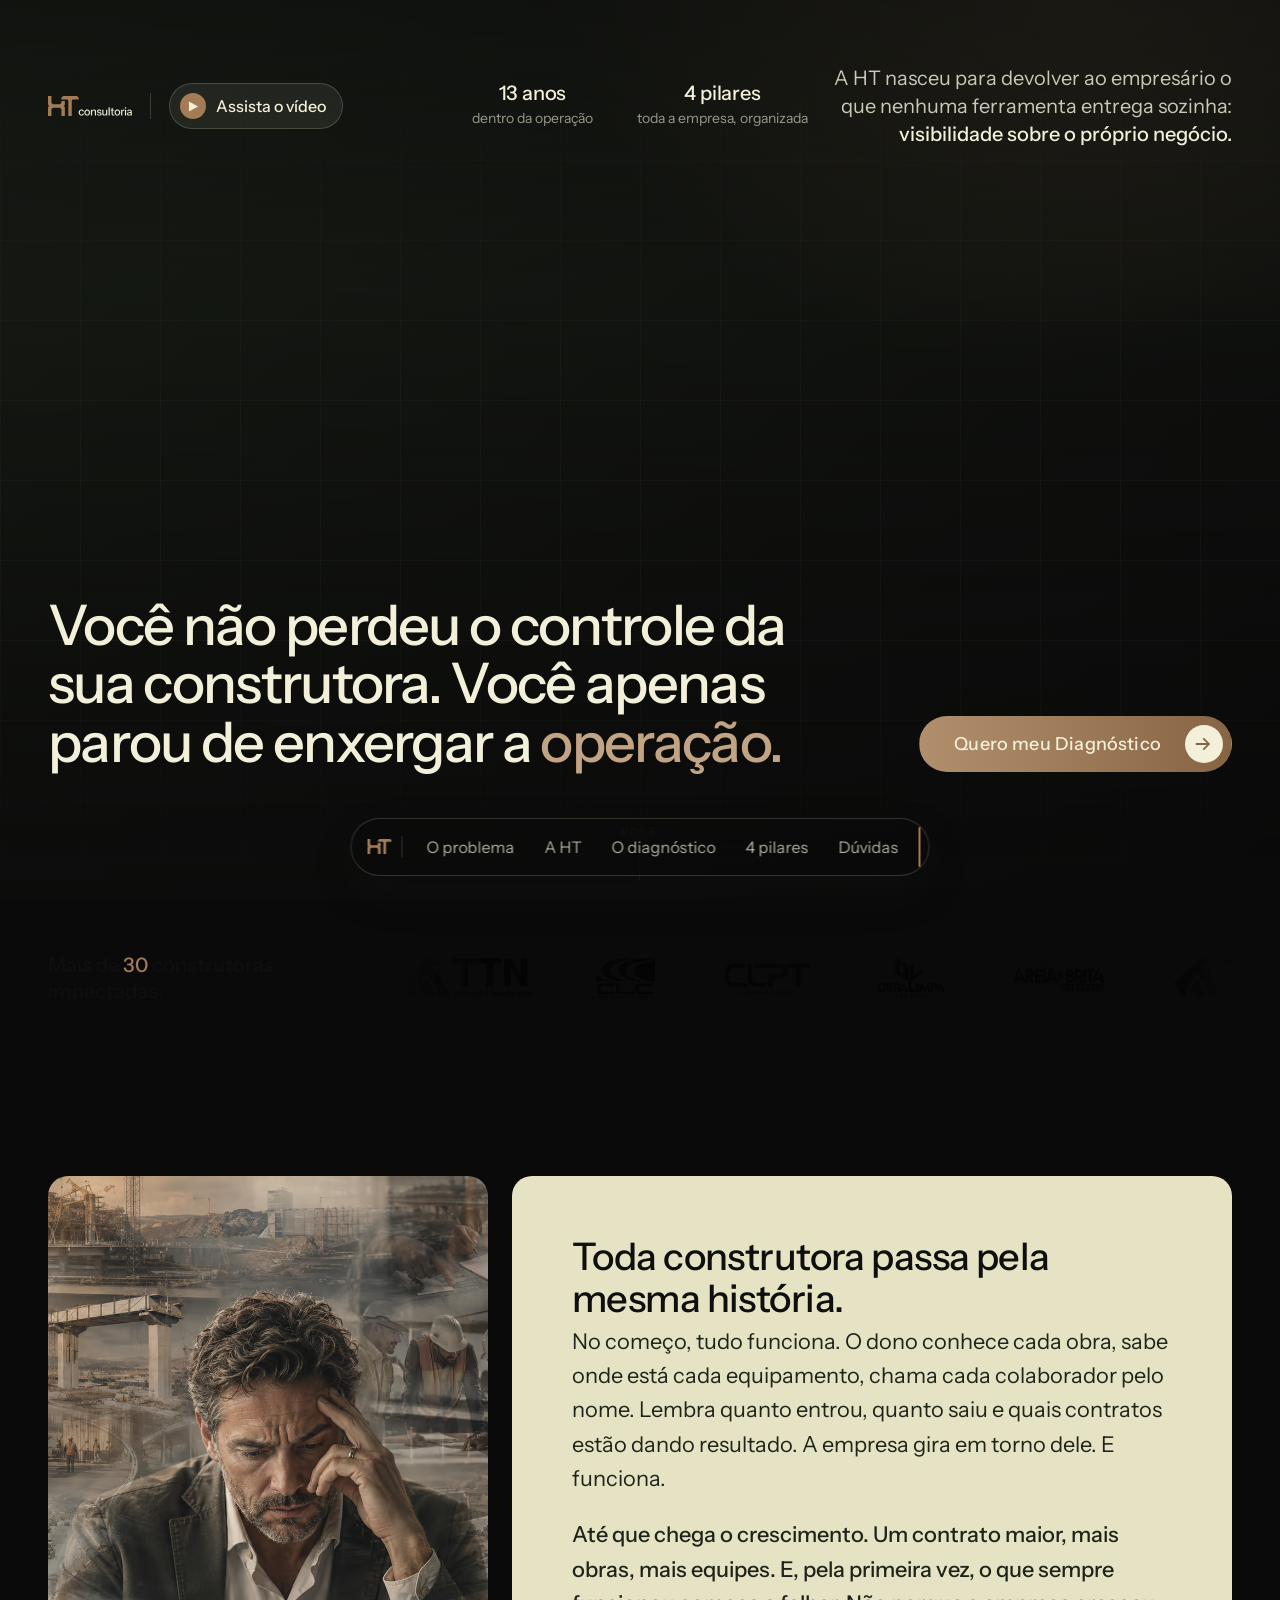
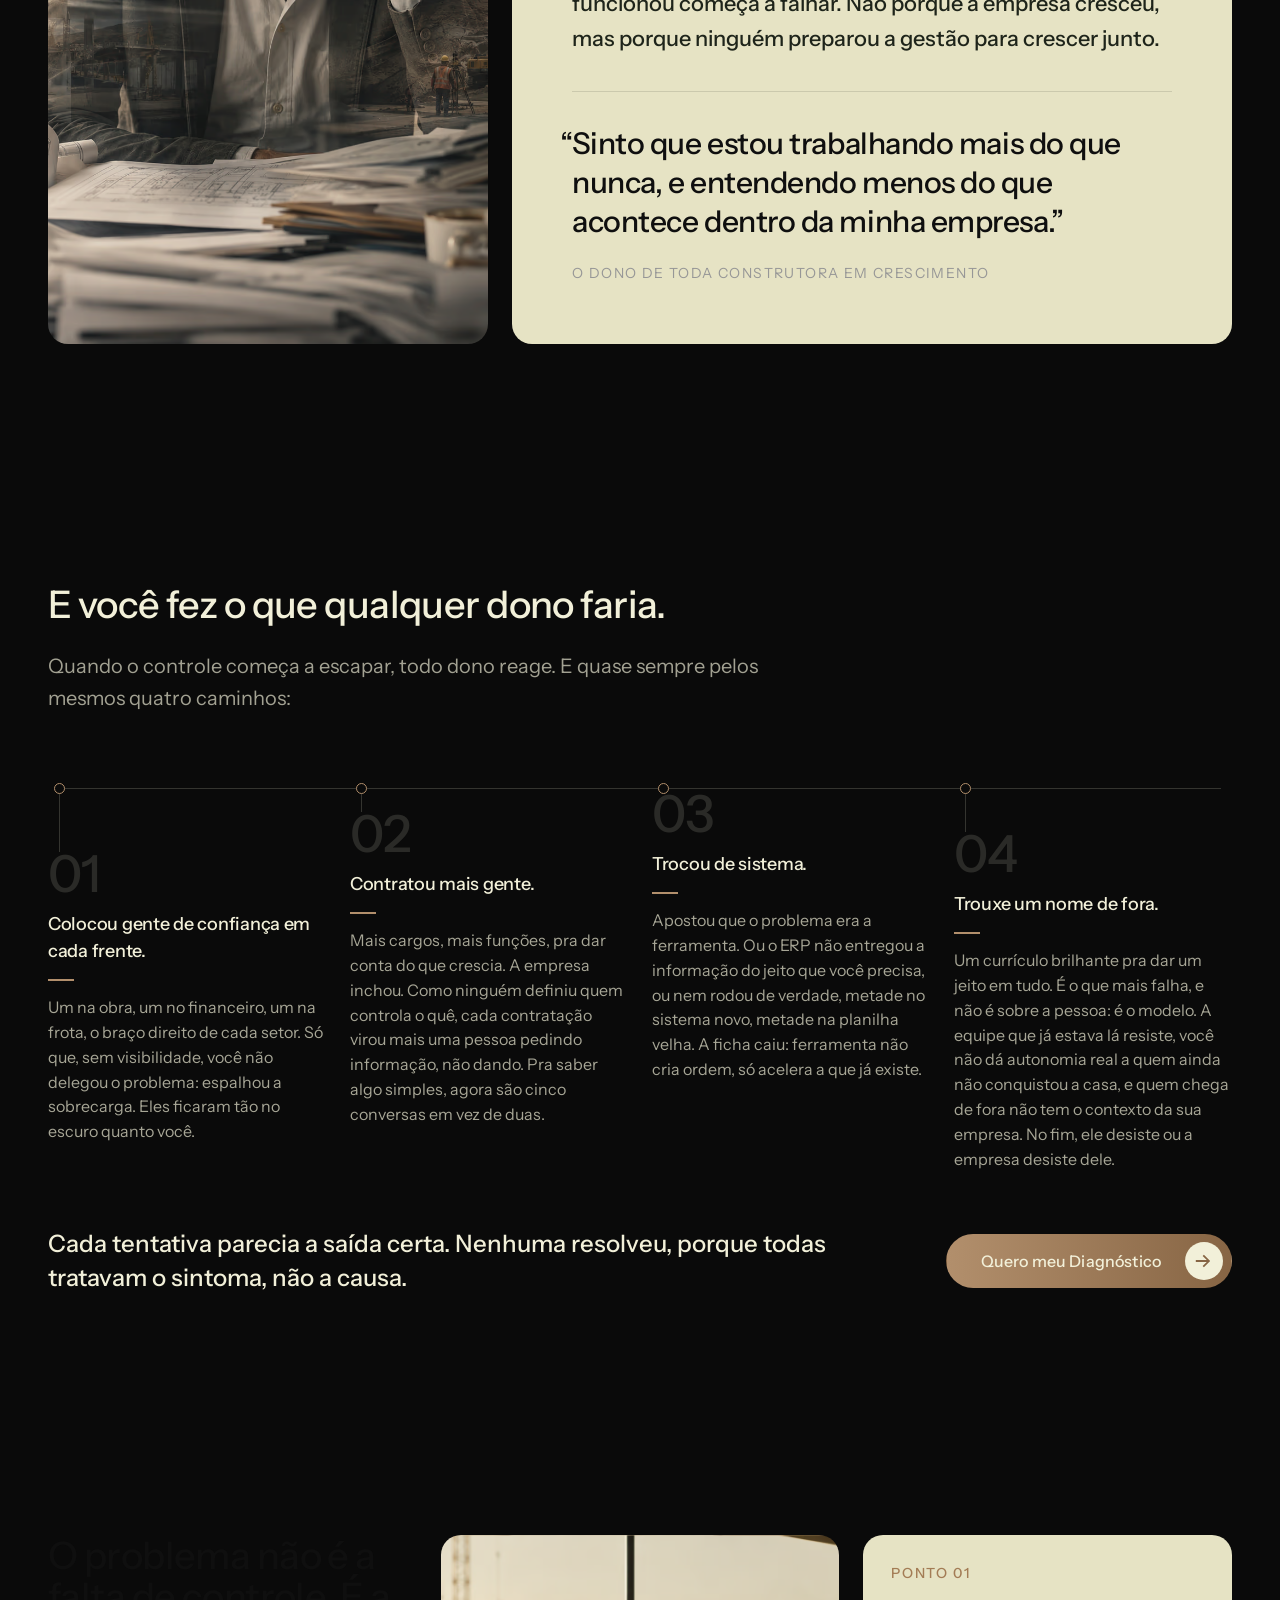
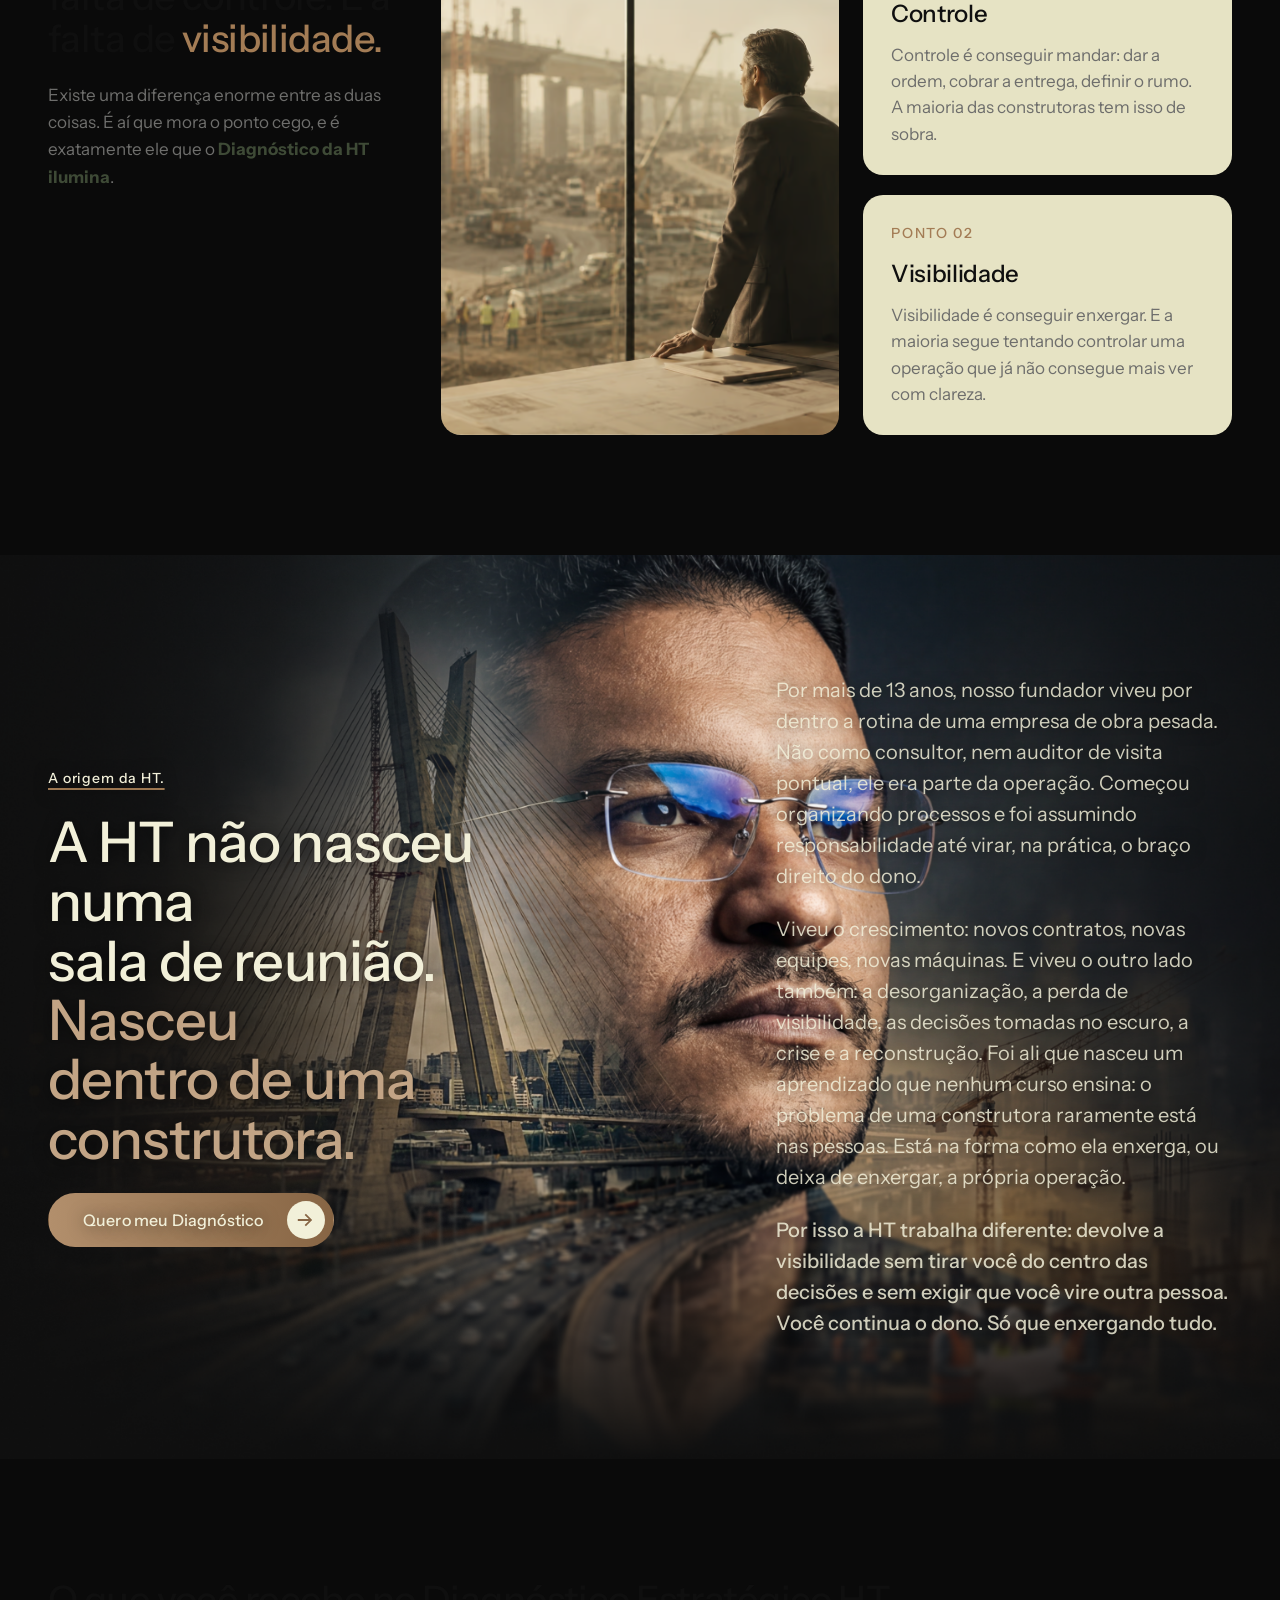
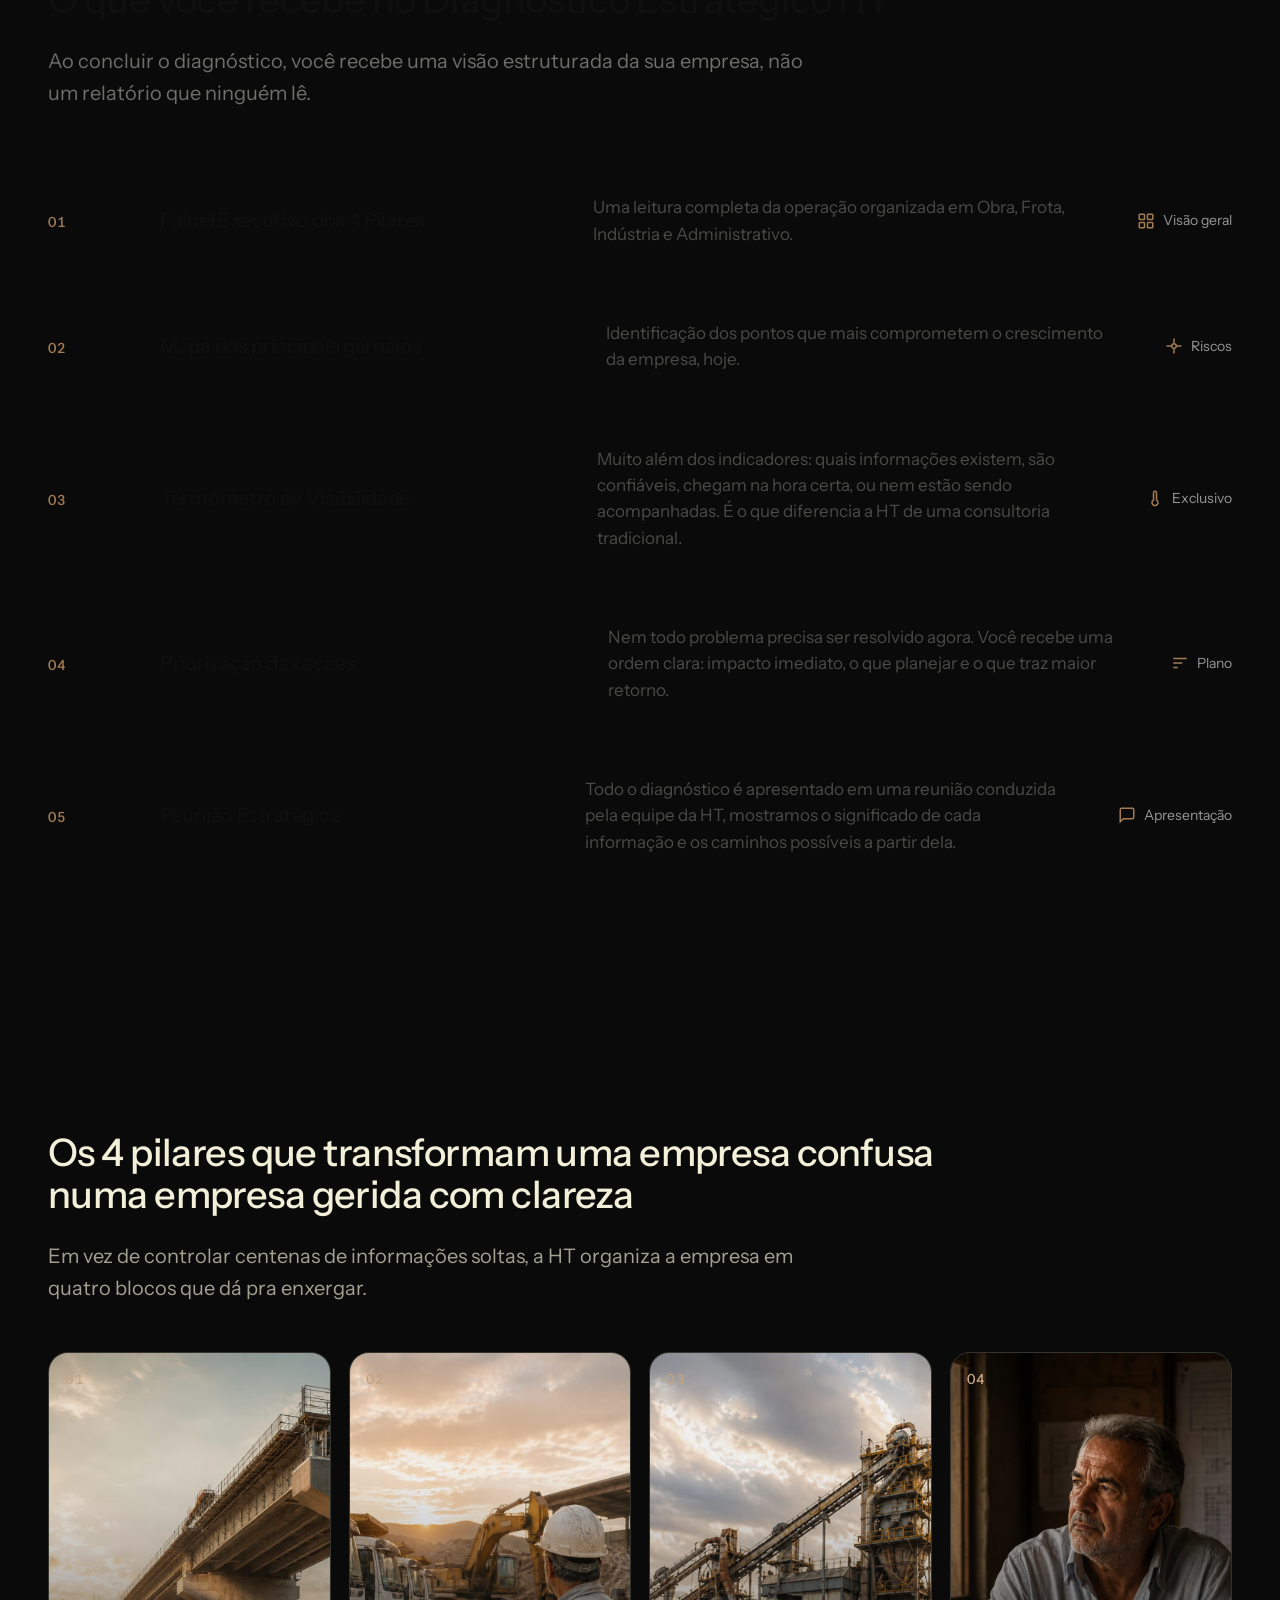
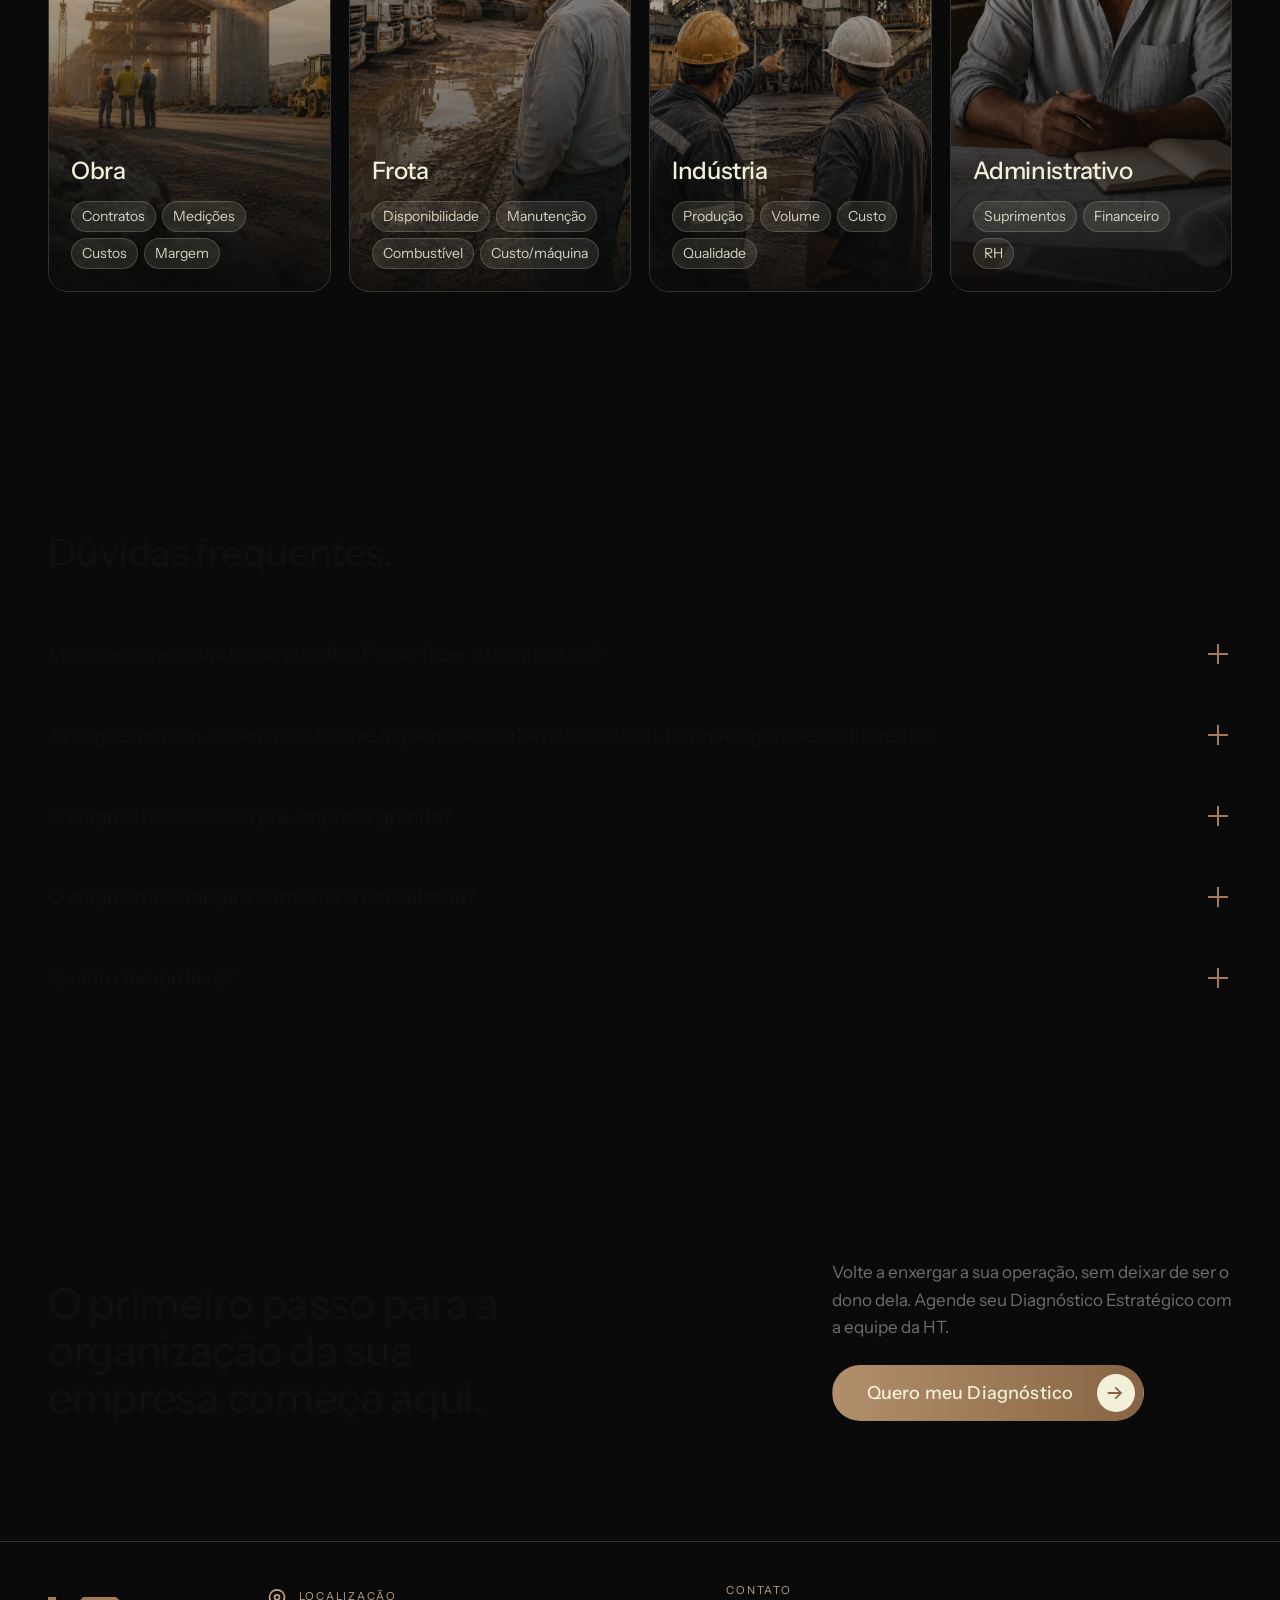
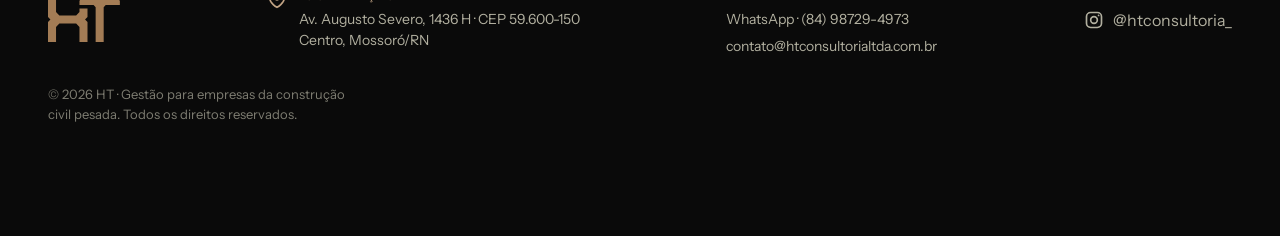
==== commit 90fbcf65: "Dobra problemas: fecho com texto + botão à direita; remove rótulo 'O que você recebe' Co-Authored-By" ====
--- a/index.html
+++ b/index.html
@@ -317,7 +317,10 @@
 .lp-step__title{font-size:var(--fs-h3);font-weight:500;color:var(--cream-base);margin:16px 0 0;letter-spacing:var(--ls-tight)}
 .lp-step__dash{display:block;width:26px;height:2px;background:var(--clay-500);margin:14px 0}
 .lp-step__text{font-size:1rem;line-height:1.55;color:rgba(242,240,217,.68);margin:0}
-.lp-tries__close{max-width:64ch;margin:56px 0 0;text-align:left;font-size:clamp(1.125rem,2vw,1.5rem);font-weight:500;line-height:1.4;color:var(--cream-base)}
+.lp-tries__foot{display:flex;flex-direction:column;gap:28px;align-items:flex-start;margin-top:56px}
+@media(min-width:768px){.lp-tries__foot{flex-direction:row;justify-content:space-between;align-items:center;gap:48px}}
+.lp-tries__foot .lp-cta{flex-shrink:0}
+.lp-tries__close{max-width:52ch;margin:0;text-align:left;font-size:clamp(1.125rem,2vw,1.5rem);font-weight:500;line-height:1.4;color:var(--cream-base)}
 @media(prefers-reduced-motion:reduce){.lp-step__mark{transition:none}}
 
 /* ===== TERCEIRA DOBRA: 3 colunas (texto | imagem | pontos) ===== */
@@ -635,7 +638,13 @@
         </div>
       </div>
     </div>
-    <p class="lp-tries__close reveal" data-delay="1">Cada tentativa parecia a saída certa. Nenhuma resolveu, porque todas tratavam o sintoma, não a causa.</p>
+    <div class="lp-tries__foot reveal" data-delay="1">
+      <p class="lp-tries__close">Cada tentativa parecia a saída certa. Nenhuma resolveu, porque todas tratavam o sintoma, não a causa.</p>
+      <a href="#cta" class="ht-btn ht-btn--primary lp-cta">
+        <span class="lp-cta__label">Quero meu Diagnóstico</span>
+        <span class="lp-cta__icon" aria-hidden="true"><svg viewBox="0 0 20 20"><path d="M2 9h12.2l-4.6-4.6L11 3l7 7-7 7-1.4-1.4L14.2 11H2z"/></svg></span>
+      </a>
+    </div>
   </div>
 </section>
 
@@ -699,12 +708,9 @@
 <!-- ============ DIAGNÓSTICO / ENTREGÁVEIS ============ -->
 <section class="lp-section lp-cream" id="diagnostico">
   <div class="lp-container">
-    <div class="lp-rail" style="margin-bottom:48px">
-      <div class="reveal"><span class="lp-label">O que você recebe.<span class="lp-label__sub">Dividindo a complexidade em entregáveis claros.</span></span></div>
-      <div class="reveal" data-delay="1">
-        <h2 class="lp-h2">O que você recebe no Diagnóstico Estratégico HT</h2>
-        <p class="lp-lead" style="max-width:60ch">Ao concluir o diagnóstico, você recebe uma visão estruturada da sua empresa, não um relatório que ninguém lê.</p>
-      </div>
+    <div class="reveal" style="margin-bottom:48px">
+      <h2 class="lp-h2">O que você recebe no Diagnóstico Estratégico HT</h2>
+      <p class="lp-lead" style="max-width:60ch">Ao concluir o diagnóstico, você recebe uma visão estruturada da sua empresa, não um relatório que ninguém lê.</p>
     </div>
 
     <div class="lp-list">
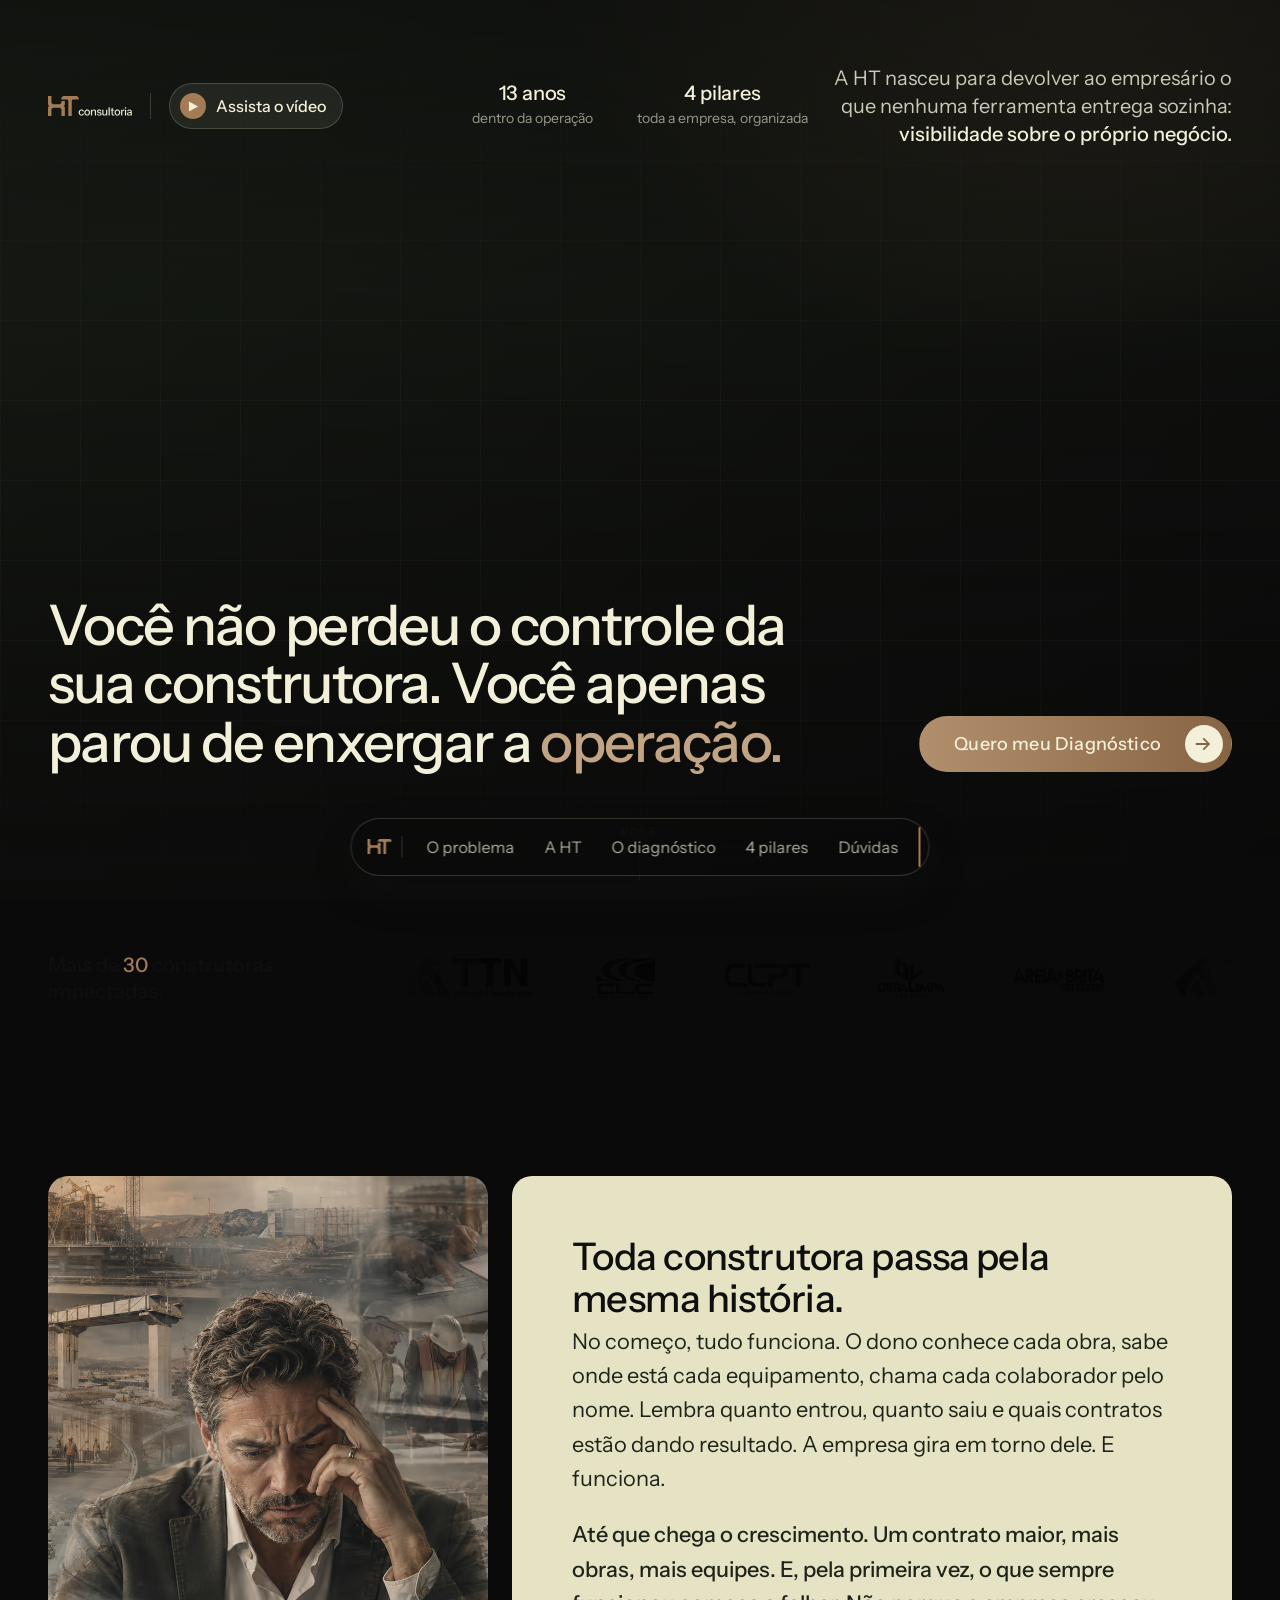
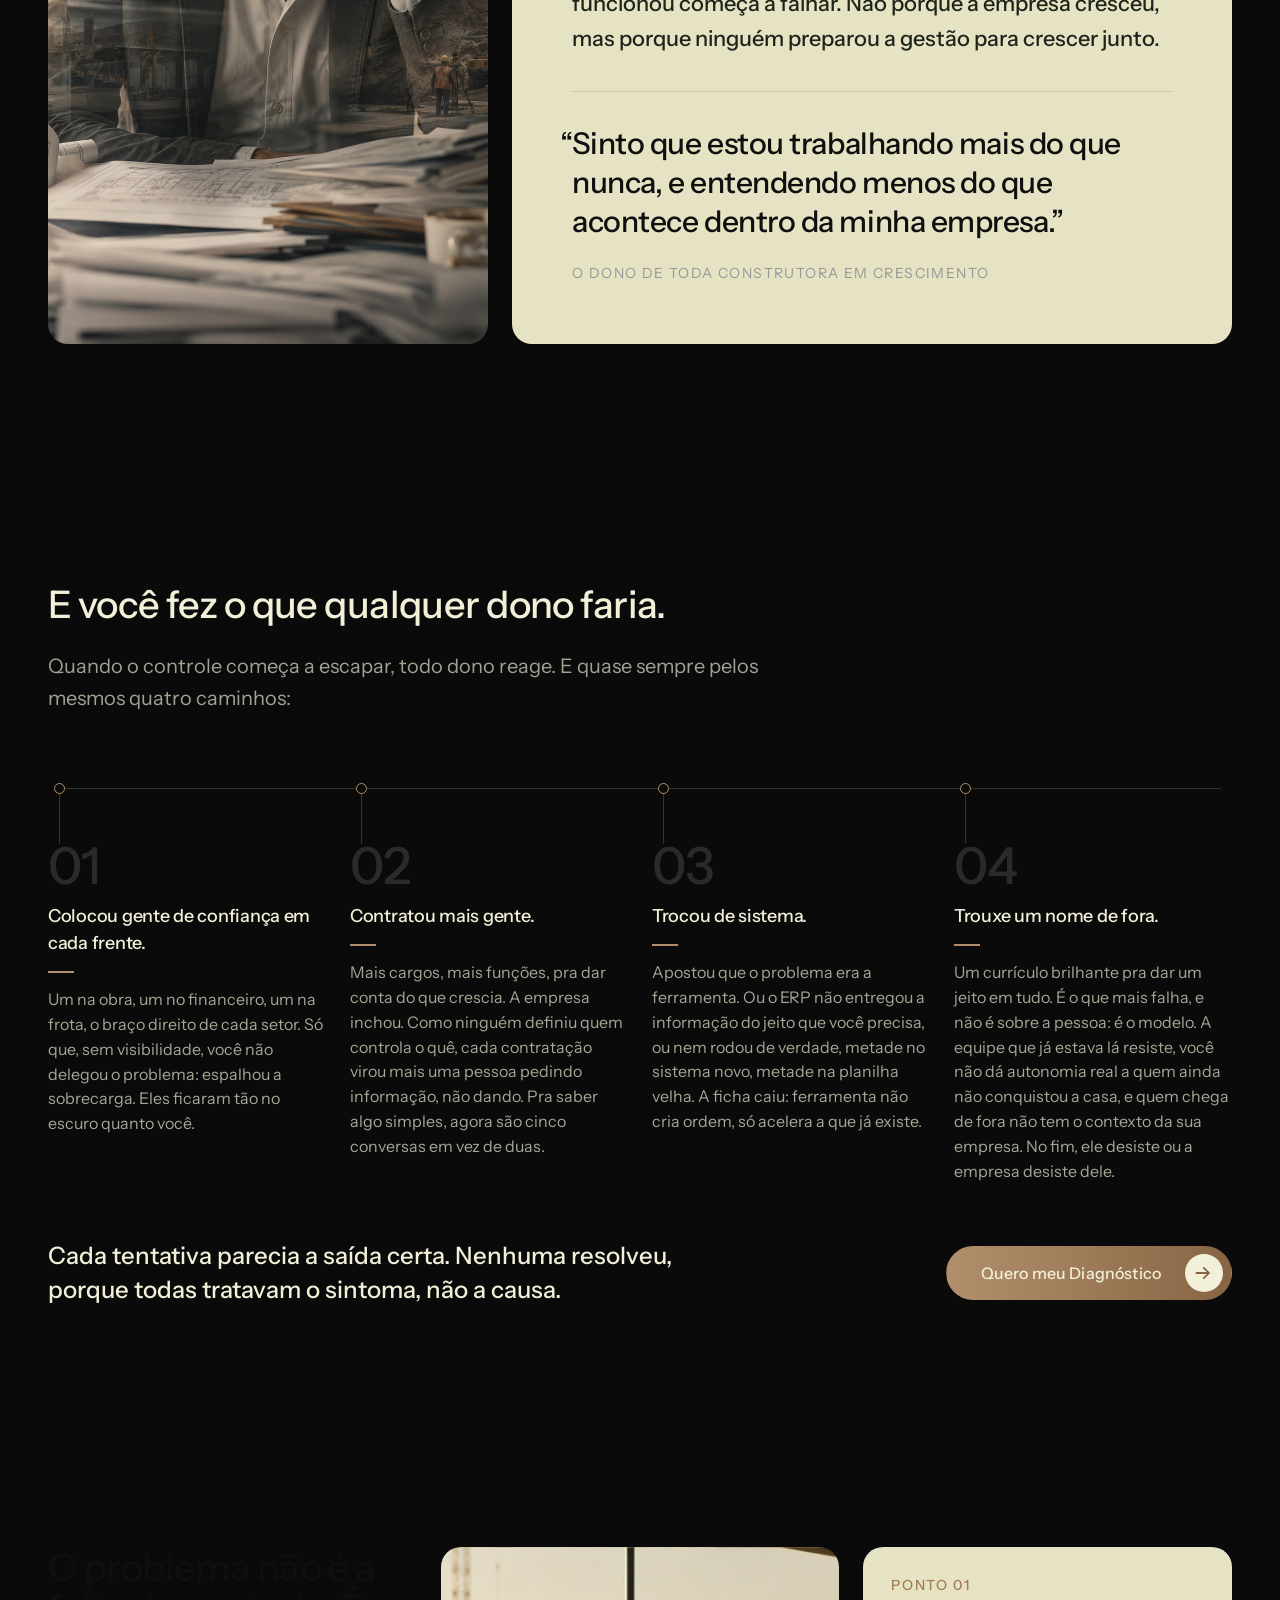
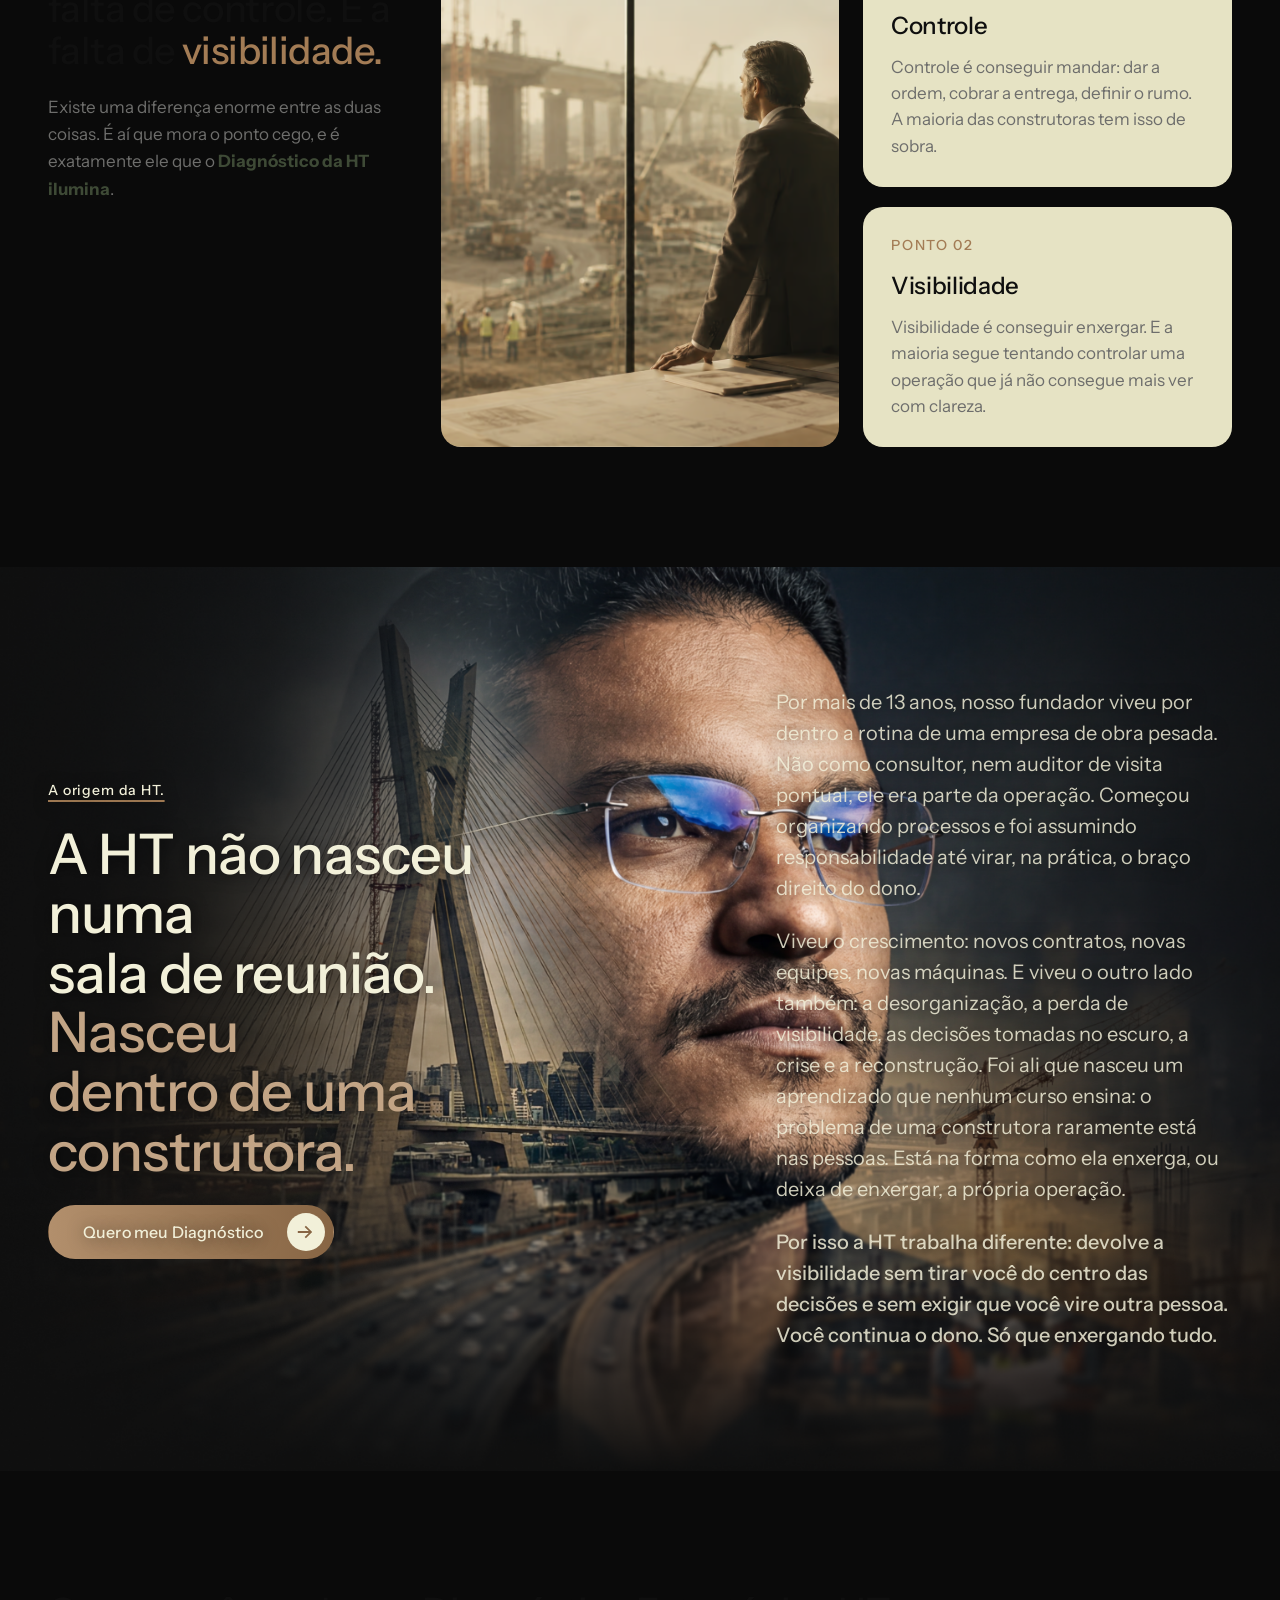
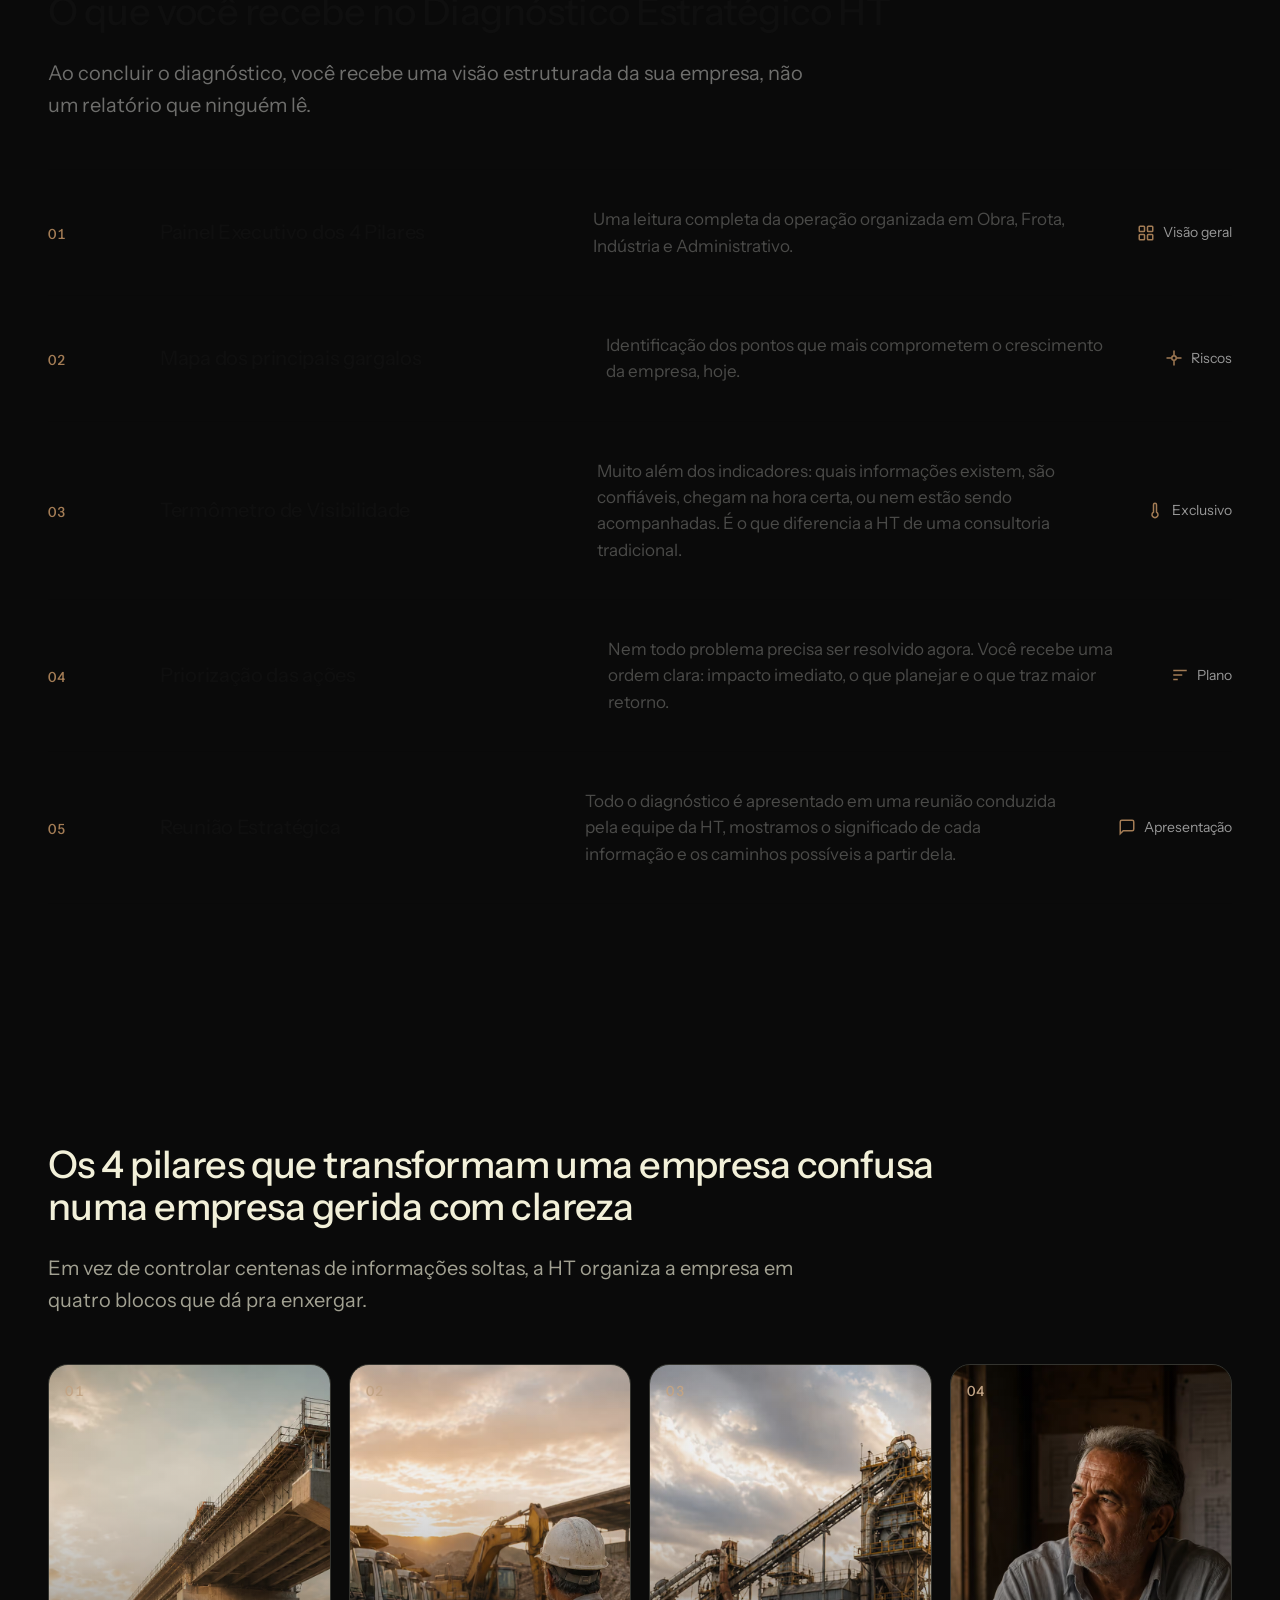
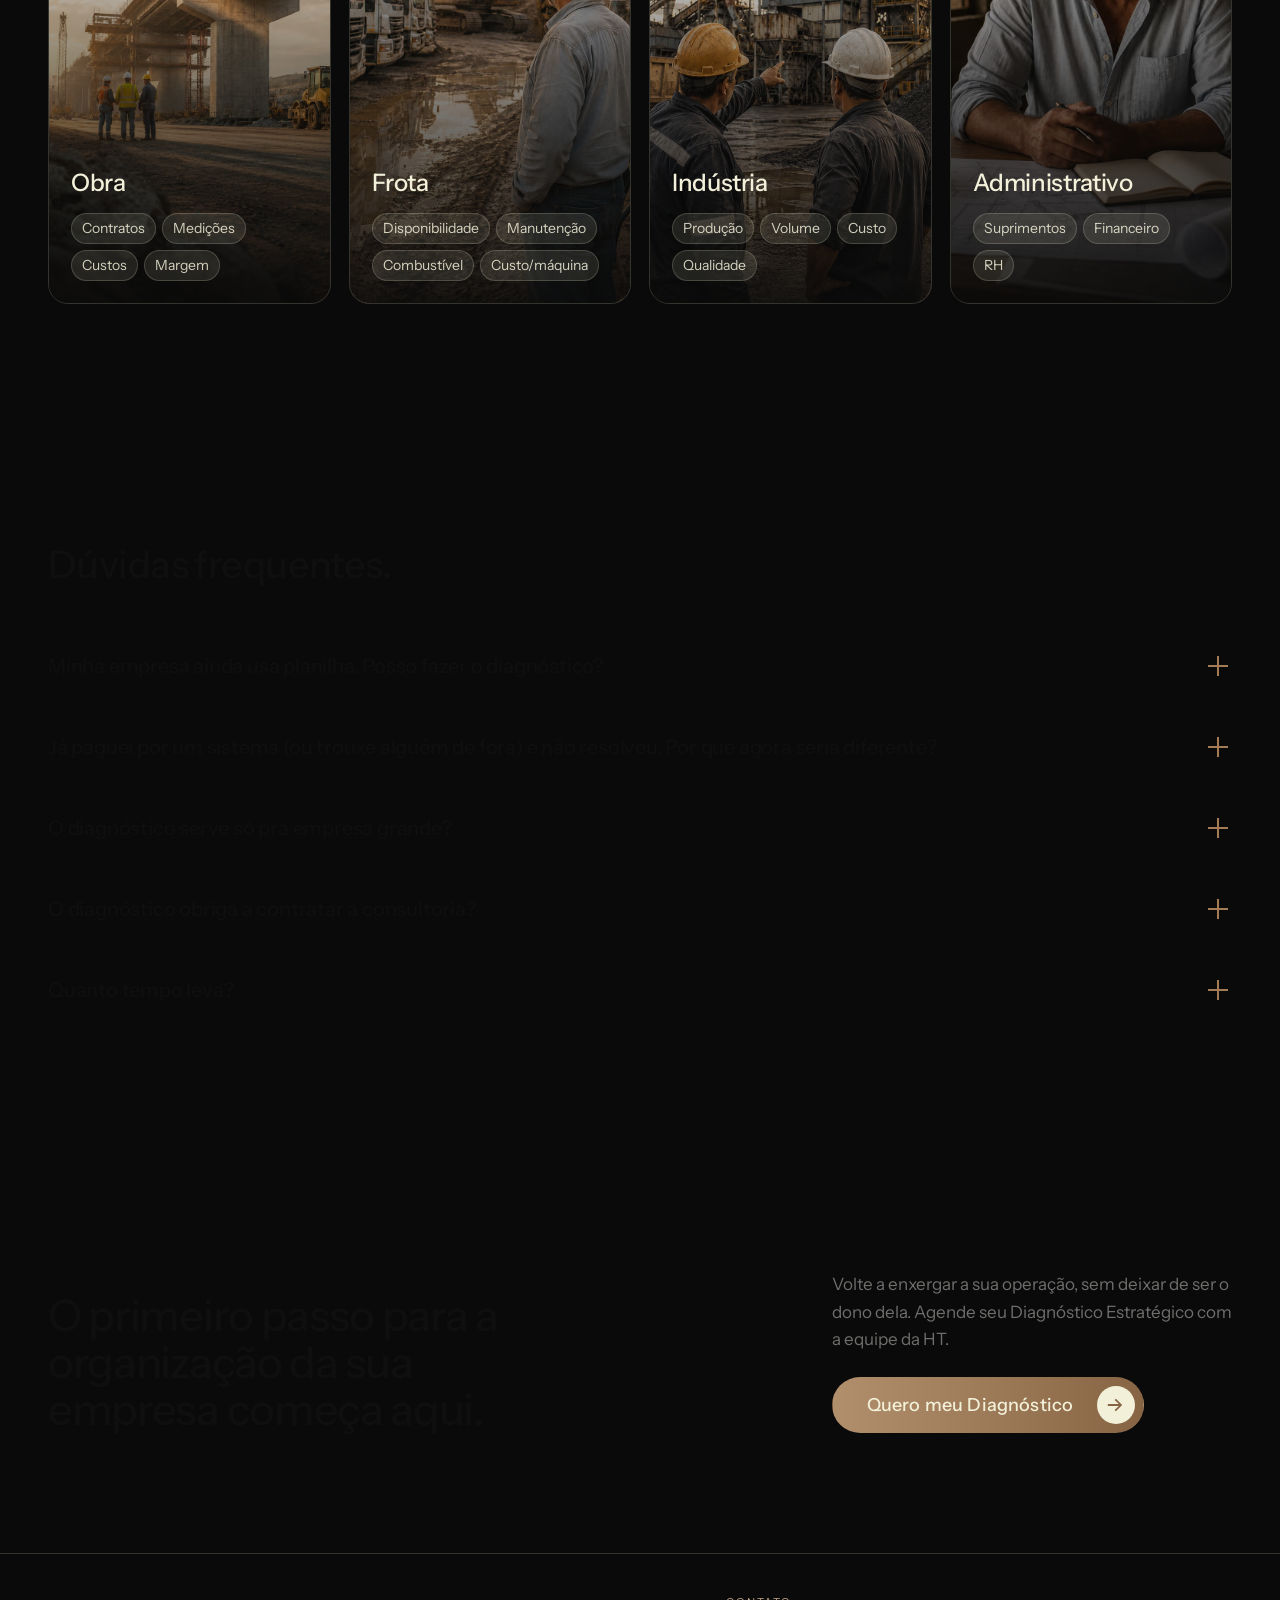
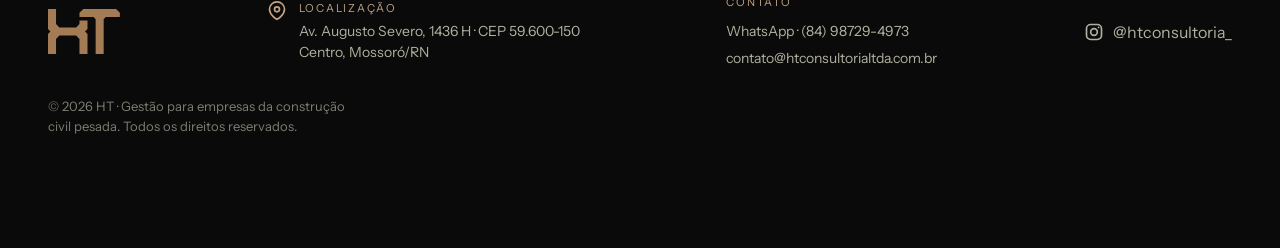
==== commit 3798d186: "Roadmap: números alinhados (queda uniforme) + hover nos problemas; quebra no texto de fecho Co-Autho" ====
--- a/index.html
+++ b/index.html
@@ -303,20 +303,27 @@
   .lp-steps__grid::before{content:"";position:absolute;top:26px;left:11px;right:11px;height:1px;background:var(--color-border-inverse)}
 }
 .lp-step{position:relative}
-@media(min-width:900px){.lp-step{padding-top:var(--drop,40px)}}
+@media(min-width:900px){.lp-step{padding-top:56px}} /* queda uniforme: números alinhados */
 .lp-step__mark{display:none}
 @media(min-width:900px){
-  .lp-step__mark{display:block;position:absolute;top:0;left:11px;width:1px;height:0;background:var(--color-border-inverse);transition:height .7s var(--ease-out)}
-  .lp-step__mark::before{content:"";position:absolute;top:-5px;left:-5px;width:11px;height:11px;border-radius:50%;border:1.5px solid var(--clay-500);background:var(--color-bg-dark)}
-  .lp-steps.is-visible .lp-step:nth-child(1) .lp-step__mark{height:var(--drop,40px);transition-delay:.15s}
-  .lp-steps.is-visible .lp-step:nth-child(2) .lp-step__mark{height:var(--drop,40px);transition-delay:.35s}
-  .lp-steps.is-visible .lp-step:nth-child(3) .lp-step__mark{height:var(--drop,40px);transition-delay:.55s}
-  .lp-steps.is-visible .lp-step:nth-child(4) .lp-step__mark{height:var(--drop,40px);transition-delay:.75s}
+  .lp-step__mark{display:block;position:absolute;top:0;left:11px;width:1px;height:0;background:var(--color-border-inverse);transition:height .7s var(--ease-out),background var(--dur-base) var(--ease-out)}
+  .lp-step__mark::before{content:"";position:absolute;top:-5px;left:-5px;width:11px;height:11px;border-radius:50%;border:1.5px solid var(--clay-500);background:var(--color-bg-dark);transition:background var(--dur-base) var(--ease-out),border-color var(--dur-base)}
+  .lp-steps.is-visible .lp-step:nth-child(1) .lp-step__mark{height:56px;transition-delay:.15s}
+  .lp-steps.is-visible .lp-step:nth-child(2) .lp-step__mark{height:56px;transition-delay:.3s}
+  .lp-steps.is-visible .lp-step:nth-child(3) .lp-step__mark{height:56px;transition-delay:.45s}
+  .lp-steps.is-visible .lp-step:nth-child(4) .lp-step__mark{height:56px;transition-delay:.6s}
+  .lp-step:hover .lp-step__mark{background:var(--clay-600)}
+  .lp-step:hover .lp-step__mark::before{background:var(--clay-500);border-color:var(--clay-400)}
 }
-.lp-step__num{font-size:clamp(2.75rem,4vw,4.25rem);font-weight:500;color:rgba(242,240,217,.14);line-height:.85;letter-spacing:-.02em}
-.lp-step__title{font-size:var(--fs-h3);font-weight:500;color:var(--cream-base);margin:16px 0 0;letter-spacing:var(--ls-tight)}
-.lp-step__dash{display:block;width:26px;height:2px;background:var(--clay-500);margin:14px 0}
-.lp-step__text{font-size:1rem;line-height:1.55;color:rgba(242,240,217,.68);margin:0}
+.lp-step__num{font-size:clamp(2.75rem,4vw,4.25rem);font-weight:500;color:rgba(242,240,217,.14);line-height:.85;letter-spacing:-.02em;transition:color var(--dur-base) var(--ease-out)}
+.lp-step__title{font-size:var(--fs-h3);font-weight:500;color:var(--cream-base);margin:16px 0 0;letter-spacing:var(--ls-tight);transition:color var(--dur-base)}
+.lp-step__dash{display:block;width:26px;height:2px;background:var(--clay-500);margin:14px 0;transition:width var(--dur-base) var(--ease-out)}
+.lp-step__text{font-size:1rem;line-height:1.55;color:rgba(242,240,217,.68);margin:0;transition:color var(--dur-base)}
+@media(hover:hover){
+  .lp-step:hover .lp-step__num{color:rgba(242,240,217,.32)}
+  .lp-step:hover .lp-step__dash{width:56px}
+  .lp-step:hover .lp-step__text{color:rgba(242,240,217,.92)}
+}
 .lp-tries__foot{display:flex;flex-direction:column;gap:28px;align-items:flex-start;margin-top:56px}
 @media(min-width:768px){.lp-tries__foot{flex-direction:row;justify-content:space-between;align-items:center;gap:48px}}
 .lp-tries__foot .lp-cta{flex-shrink:0}
@@ -639,7 +646,7 @@
       </div>
     </div>
     <div class="lp-tries__foot reveal" data-delay="1">
-      <p class="lp-tries__close">Cada tentativa parecia a saída certa. Nenhuma resolveu, porque todas tratavam o sintoma, não a causa.</p>
+      <p class="lp-tries__close">Cada tentativa parecia a saída certa. Nenhuma resolveu,<br>porque todas tratavam o sintoma, não a causa.</p>
       <a href="#cta" class="ht-btn ht-btn--primary lp-cta">
         <span class="lp-cta__label">Quero meu Diagnóstico</span>
         <span class="lp-cta__icon" aria-hidden="true"><svg viewBox="0 0 20 20"><path d="M2 9h12.2l-4.6-4.6L11 3l7 7-7 7-1.4-1.4L14.2 11H2z"/></svg></span>
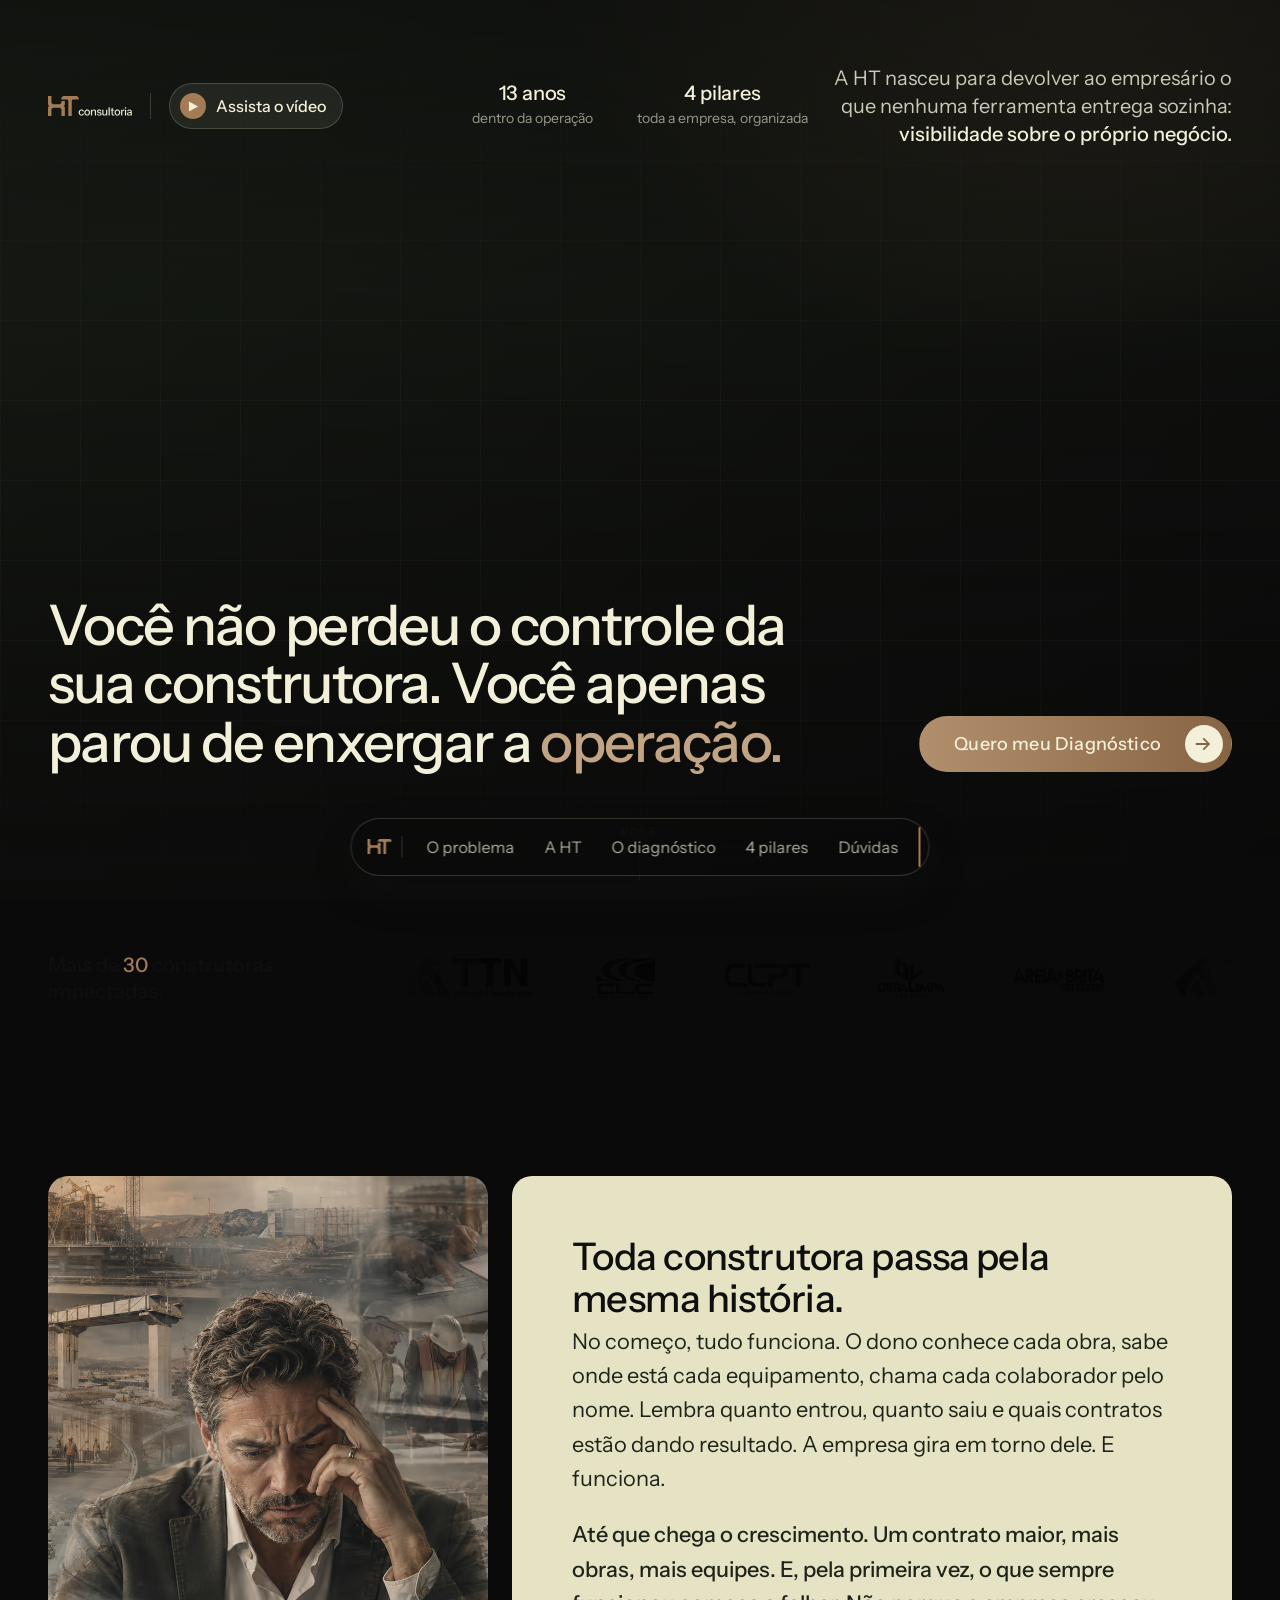
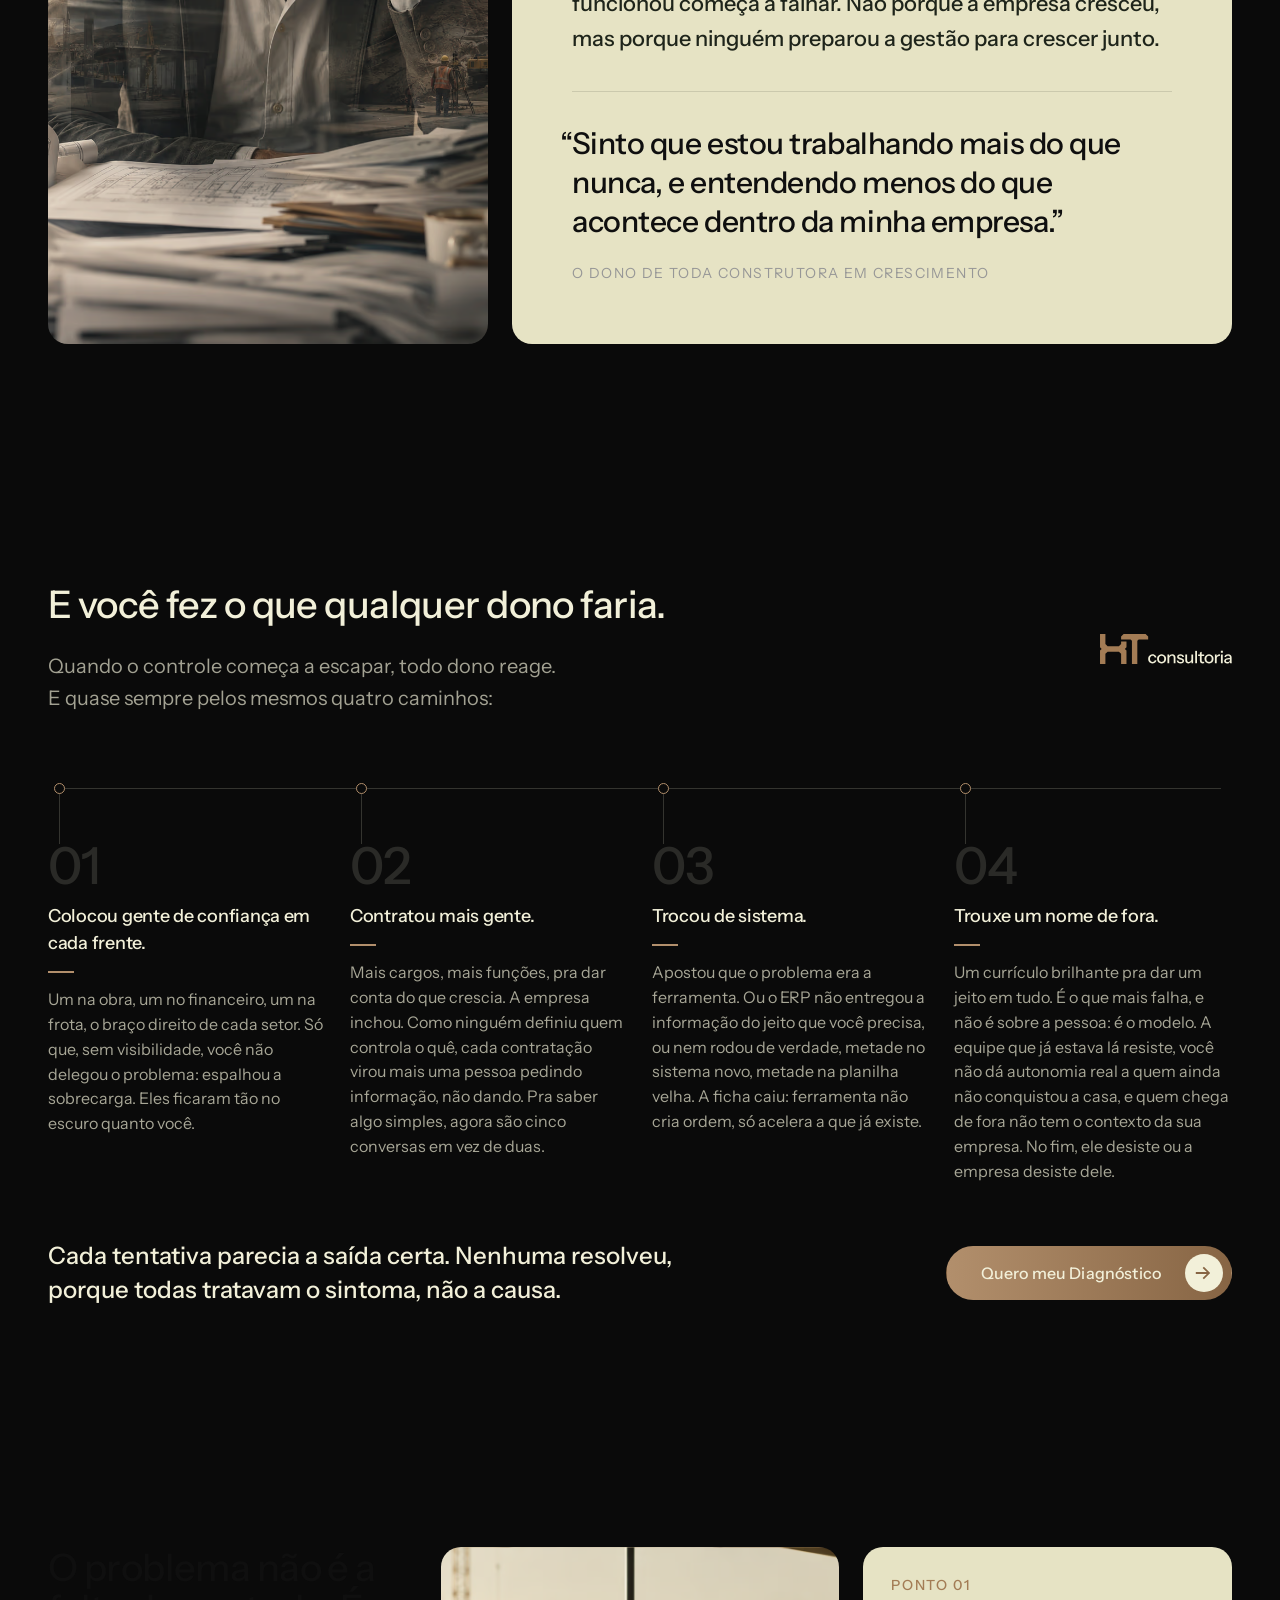
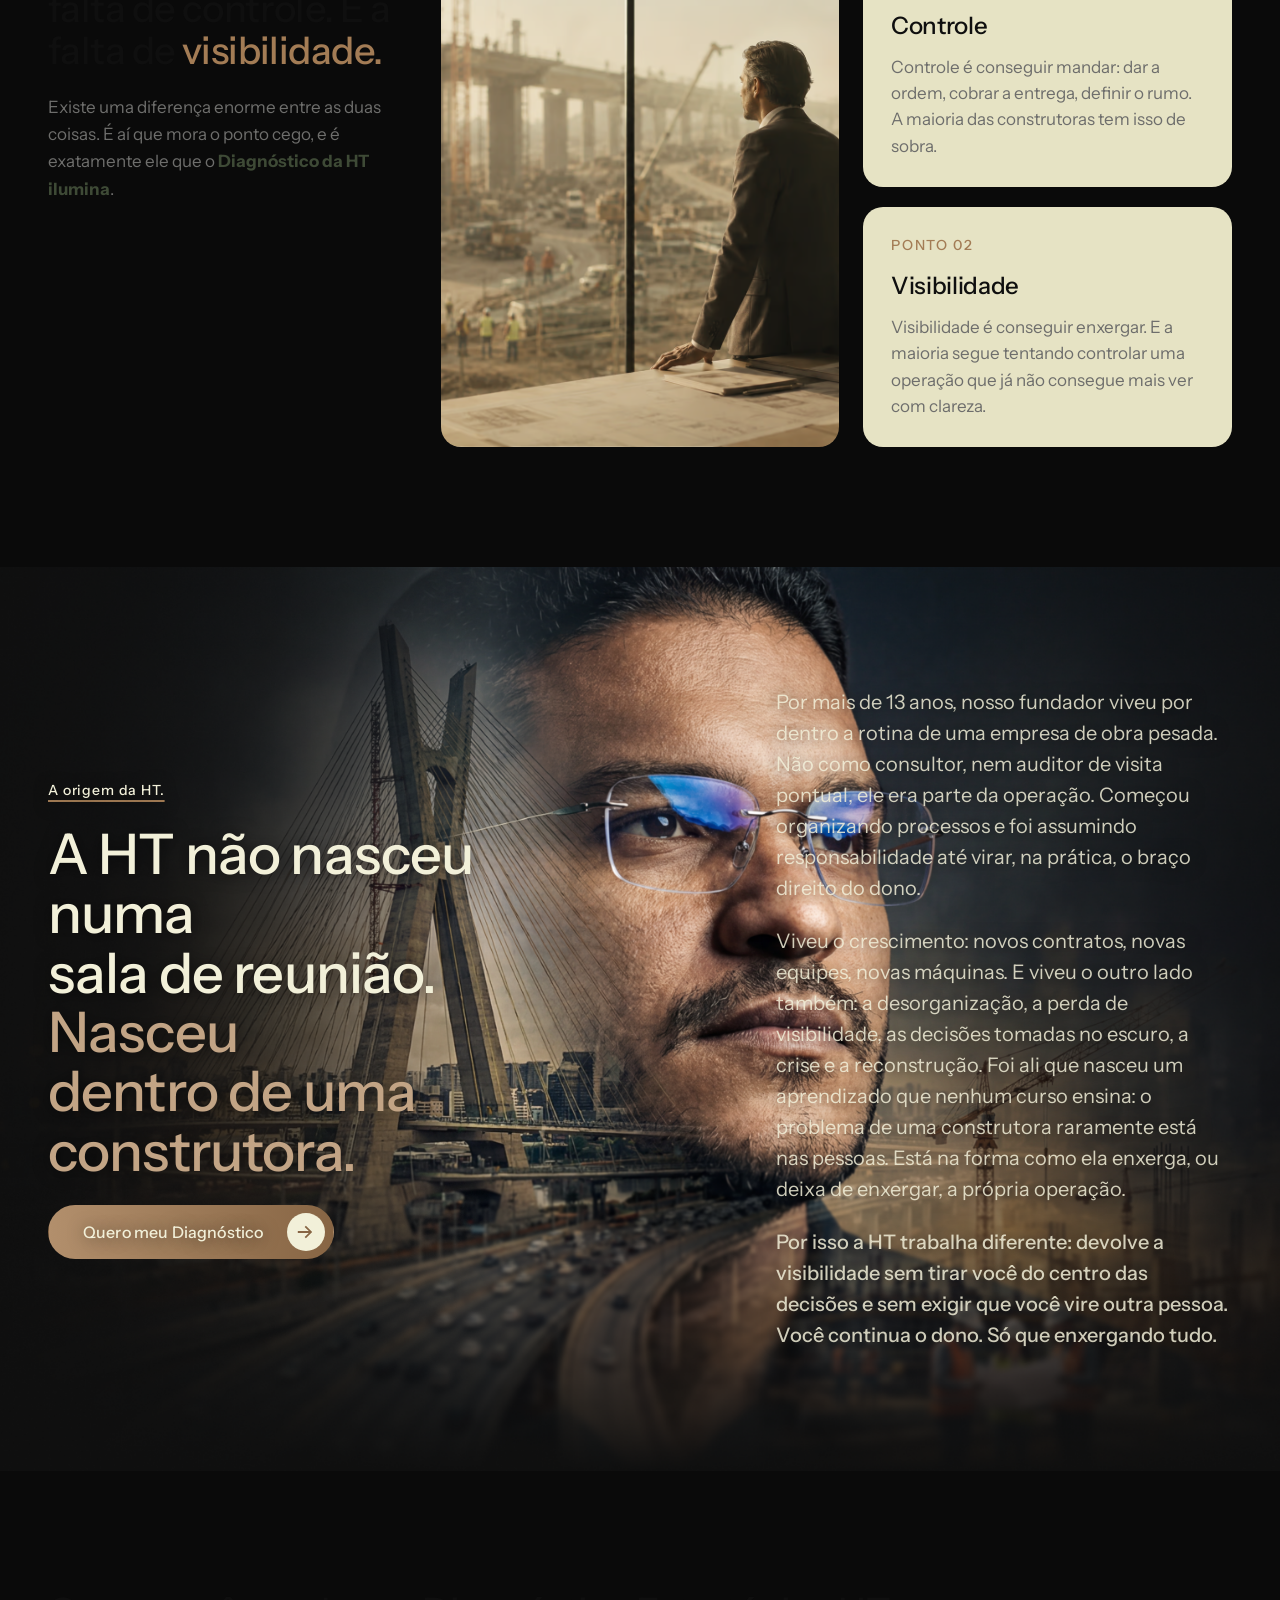
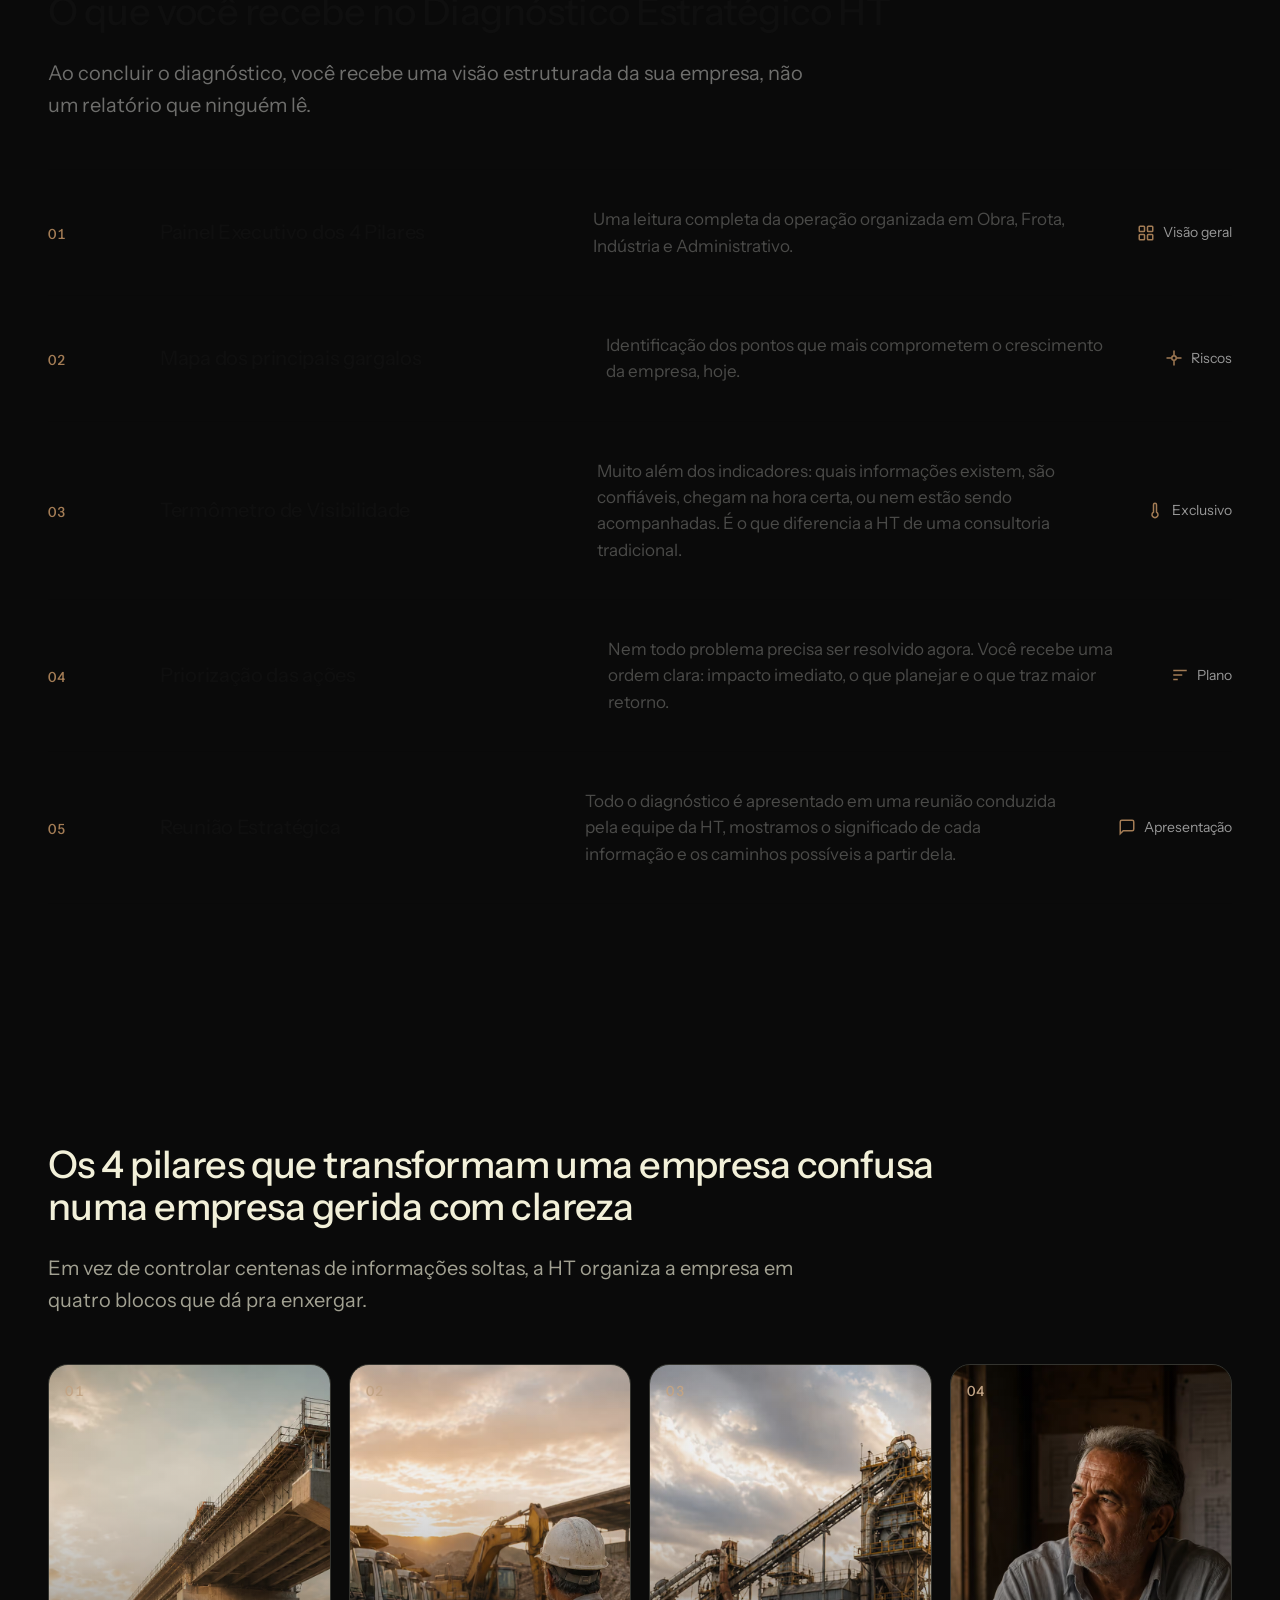
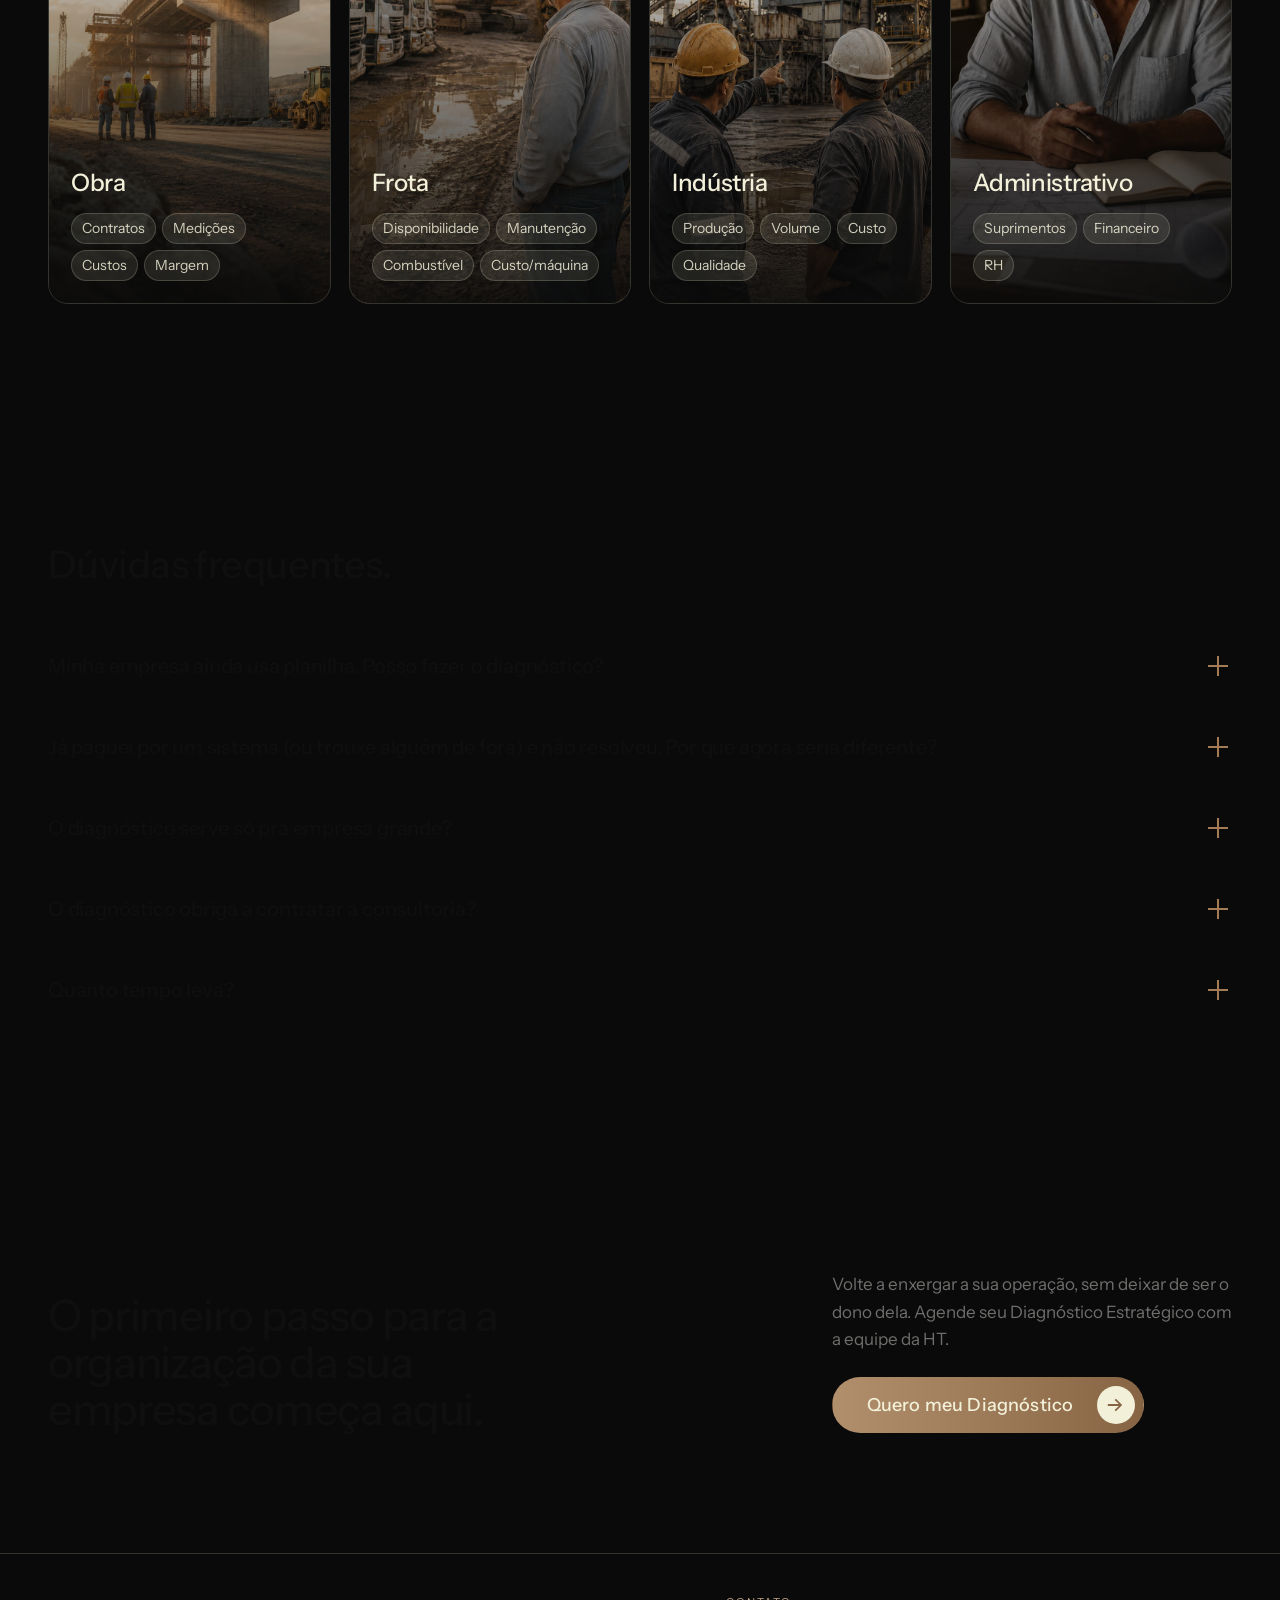
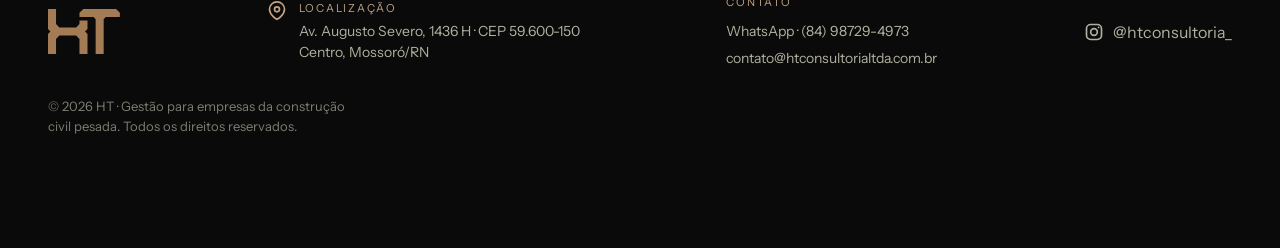
==== commit dc4c88be: "Dobra problemas: quebra na intro + logo HT à direita alinhada com o botão Co-Authored-By: Claude Opu" ====
--- a/index.html
+++ b/index.html
@@ -296,7 +296,11 @@
 .lp-duo__col--ctrl .lp-duo__word{color:var(--color-text-subtle)}
 .lp-duo p{font-size:1.0625rem;line-height:1.6;color:var(--color-text-muted);margin:0}
 
-/* ===== DOBRA "TENTATIVAS" — roadmap escalonado (número · título · texto) ===== */
+/* ===== DOBRA "TENTATIVAS" — roadmap (número · título · texto) ===== */
+.lp-tries__head{display:flex;flex-direction:column;gap:24px;align-items:flex-start}
+@media(min-width:768px){.lp-tries__head{flex-direction:row;justify-content:space-between;align-items:center;gap:48px}}
+.lp-tries__head-text{max-width:64ch}
+.lp-tries__logo{width:132px;height:auto;flex-shrink:0}
 .lp-steps__grid{position:relative;display:grid;gap:36px 24px;grid-template-columns:1fr}
 @media(min-width:900px){
   .lp-steps__grid{grid-template-columns:repeat(4,1fr);gap:24px;padding-top:26px}
@@ -609,9 +613,12 @@
 <!-- ============ TENTATIVAS (E você fez o que qualquer dono faria) ============ -->
 <section class="lp-section lp-dark" id="tentativas">
   <div class="lp-container">
-    <div class="reveal" style="margin-bottom:48px;max-width:64ch">
-      <h2 class="lp-h2">E você fez o que qualquer dono faria.</h2>
-      <p class="lp-lead">Quando o controle começa a escapar, todo dono reage. E quase sempre pelos mesmos quatro caminhos:</p>
+    <div class="lp-tries__head reveal" style="margin-bottom:48px">
+      <div class="lp-tries__head-text">
+        <h2 class="lp-h2">E você fez o que qualquer dono faria.</h2>
+        <p class="lp-lead">Quando o controle começa a escapar, todo dono reage.<br>E quase sempre pelos mesmos quatro caminhos:</p>
+      </div>
+      <img class="lp-tries__logo" src="design-system/assets/ht-logo-dark-bg.svg" alt="HT Consultoria">
     </div>
     <div class="lp-steps reveal">
       <div class="lp-steps__grid">
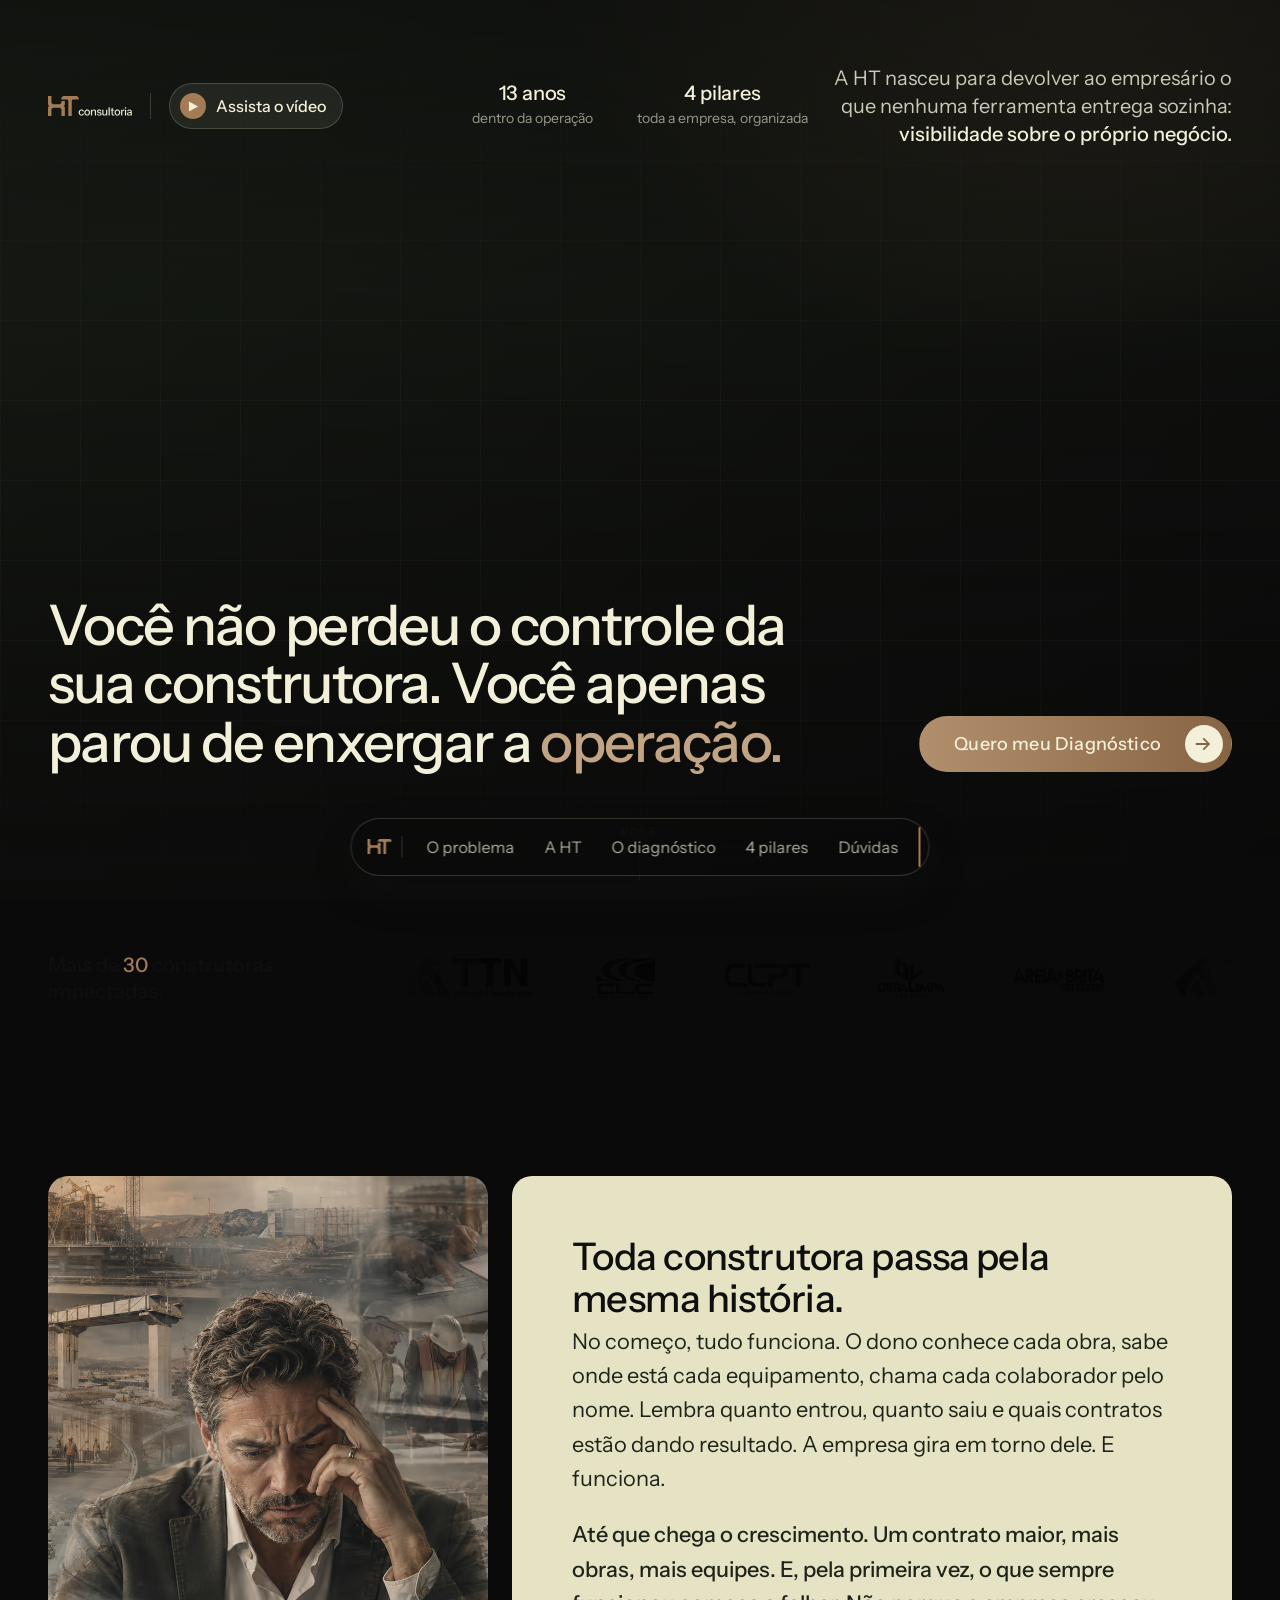
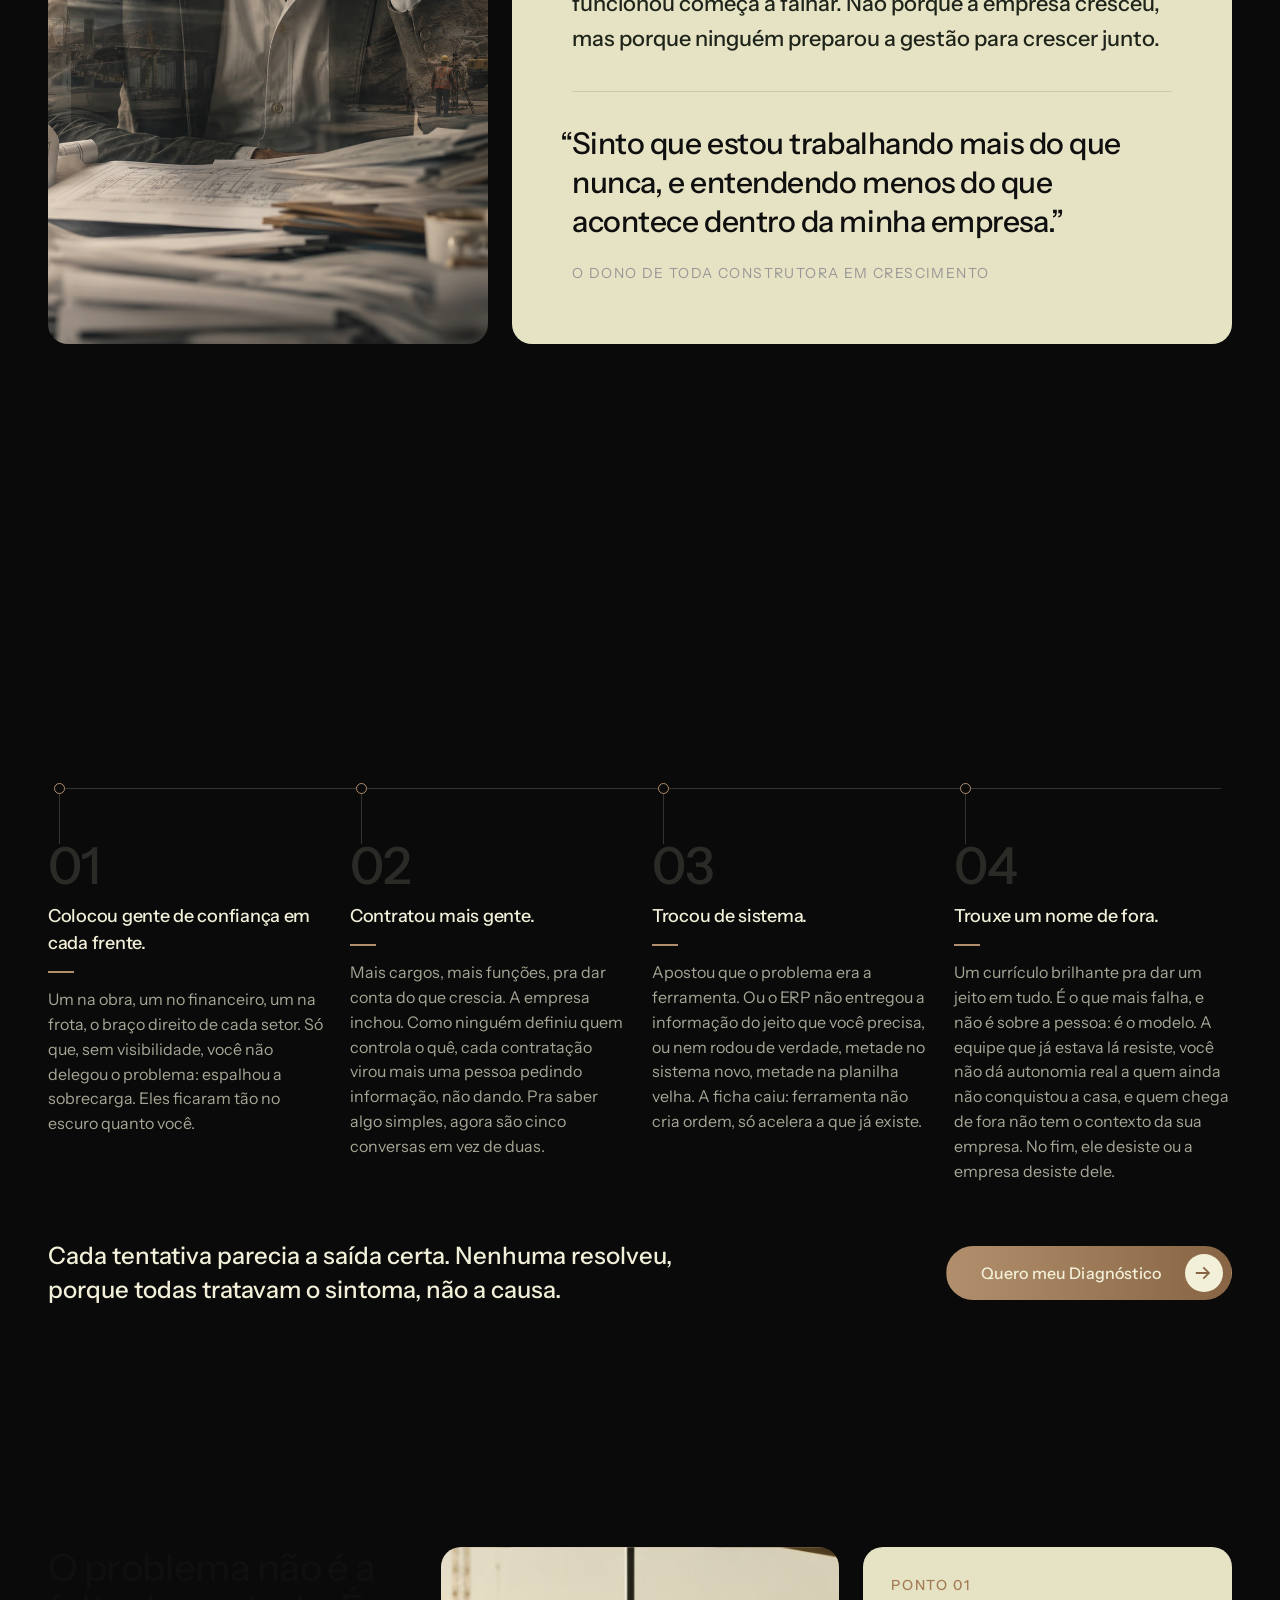
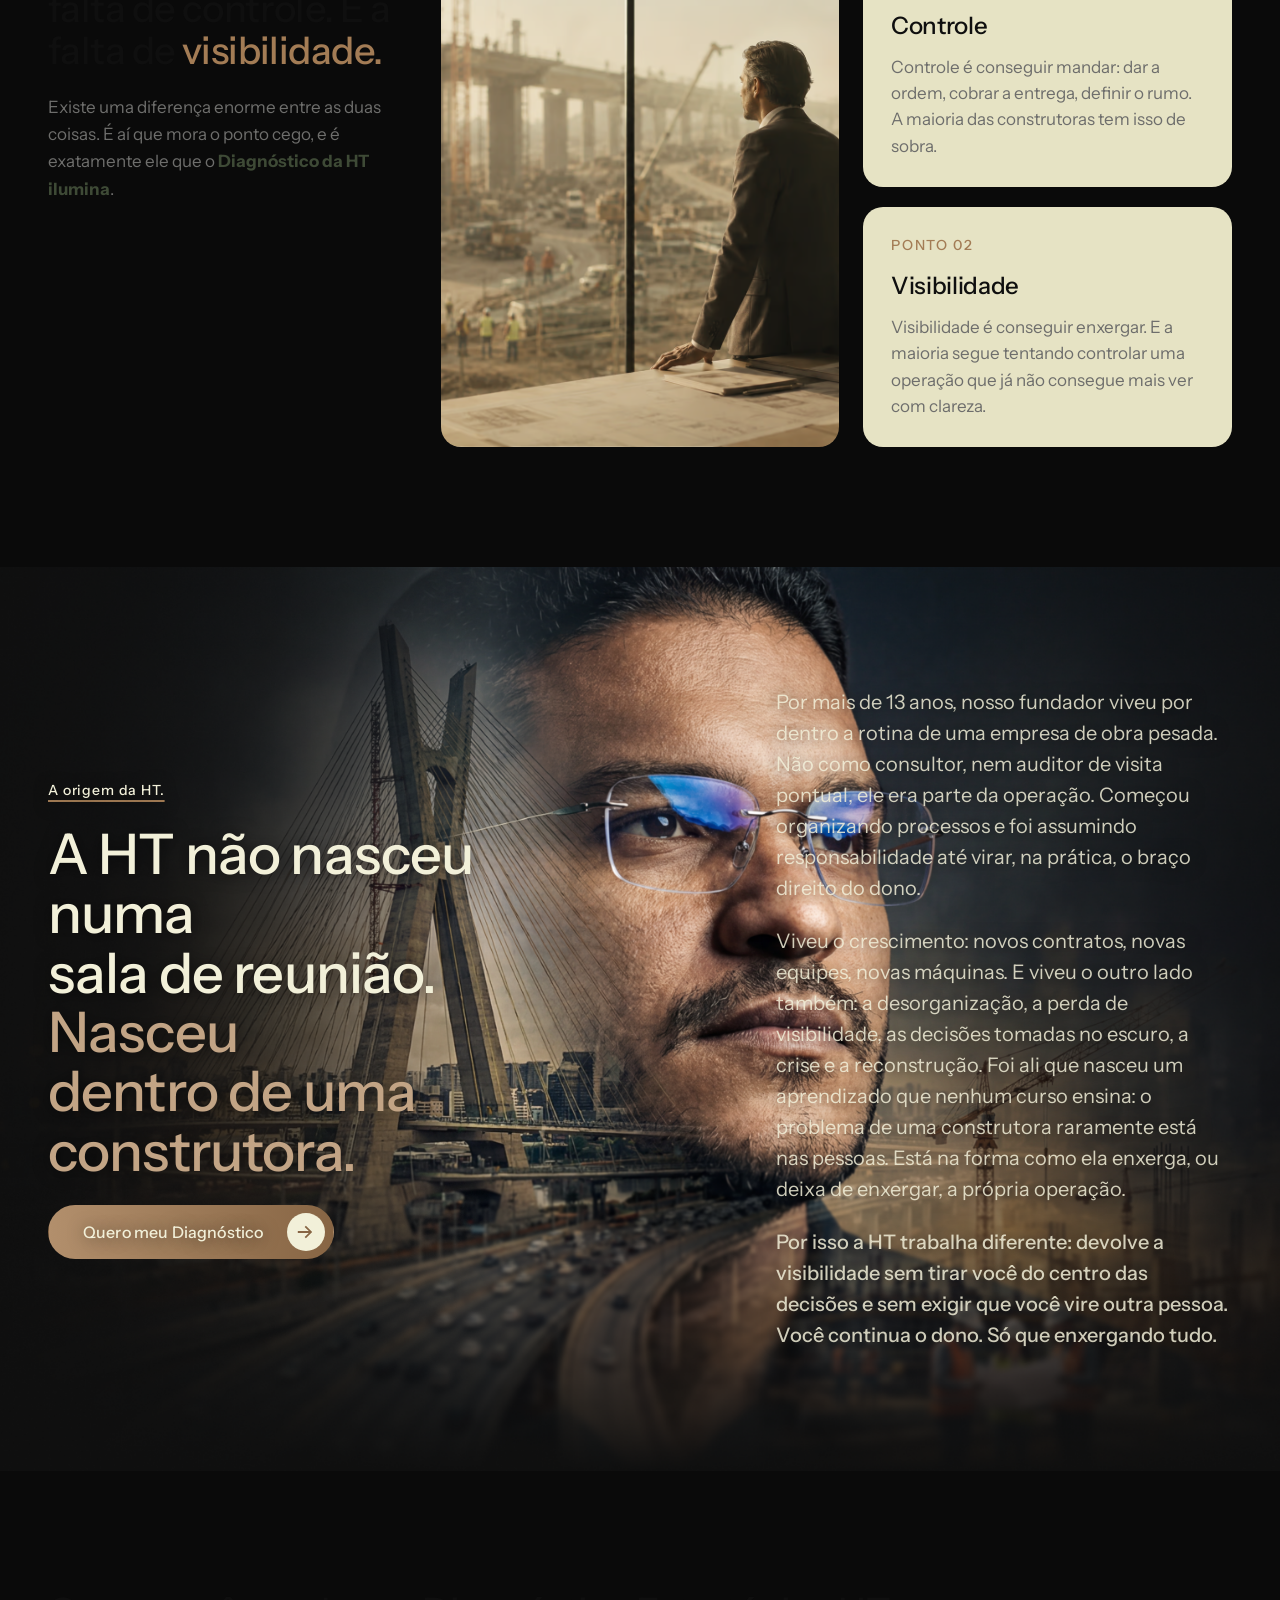
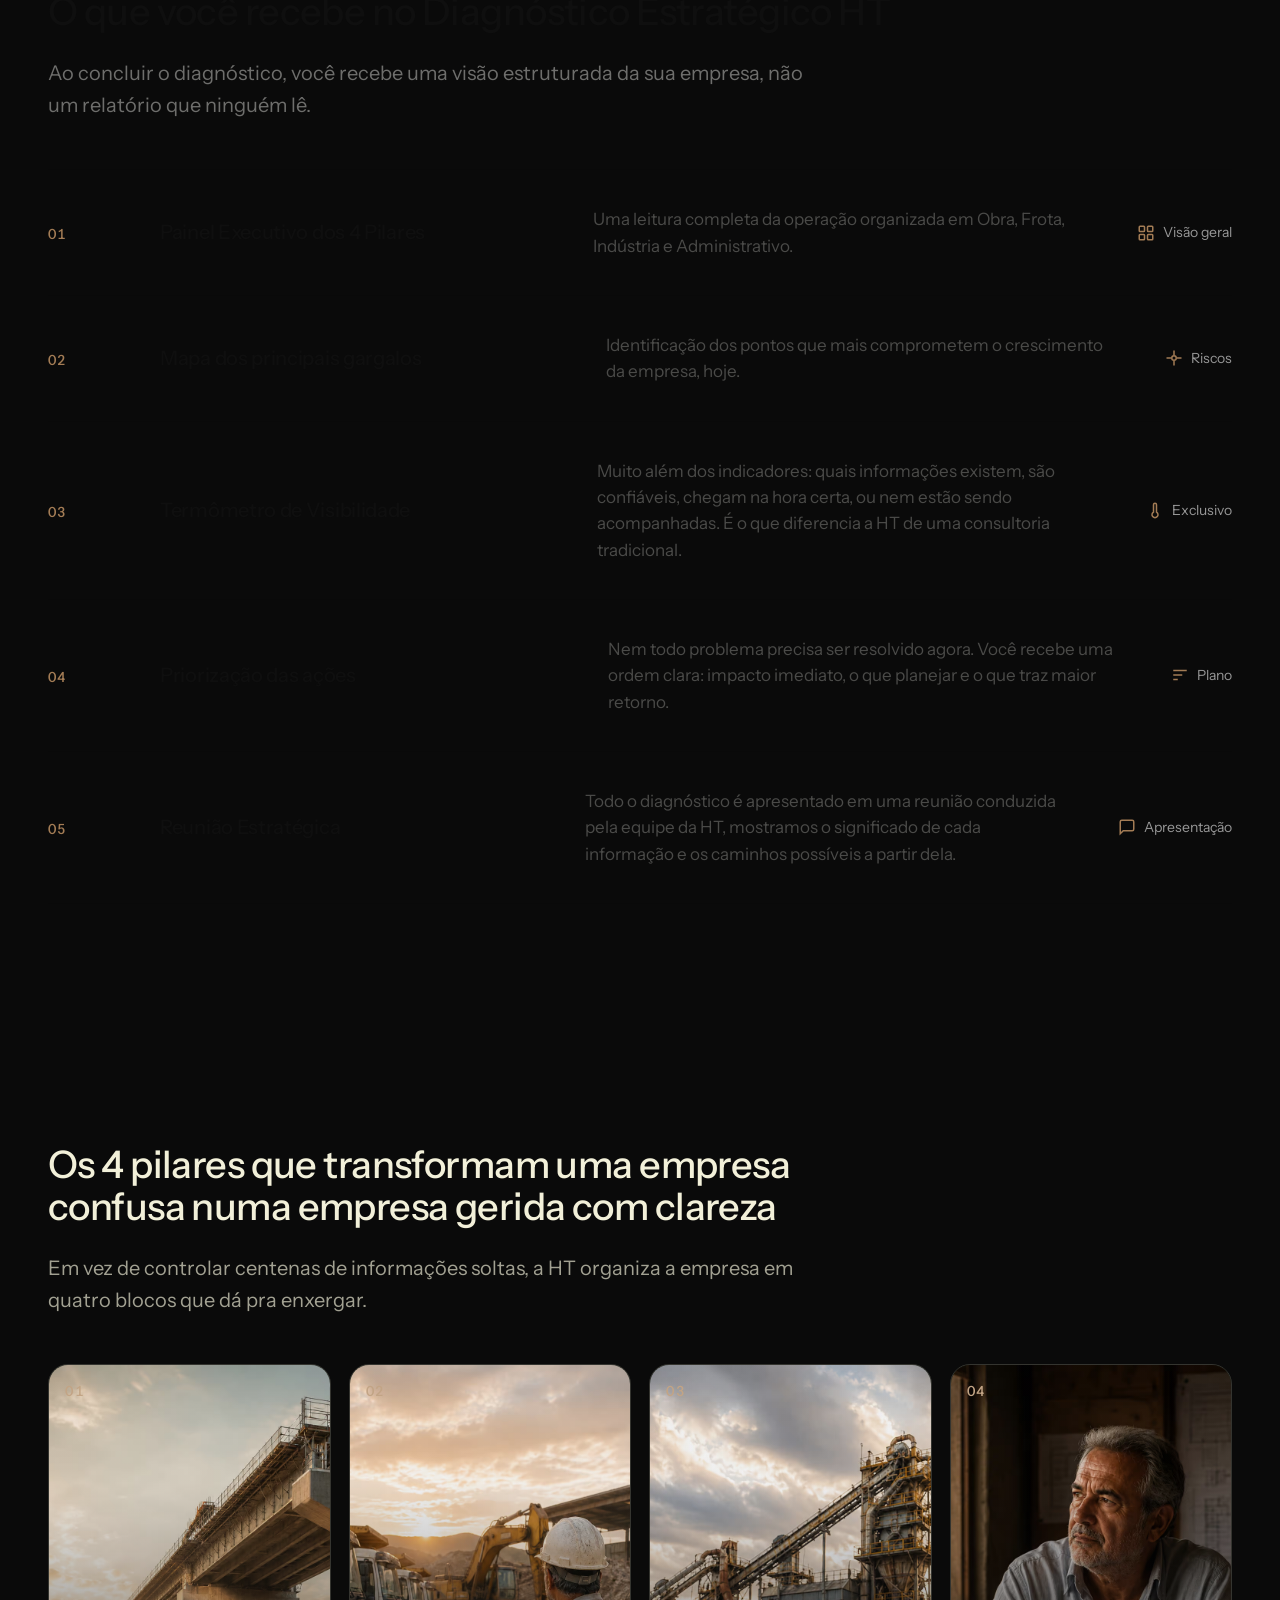
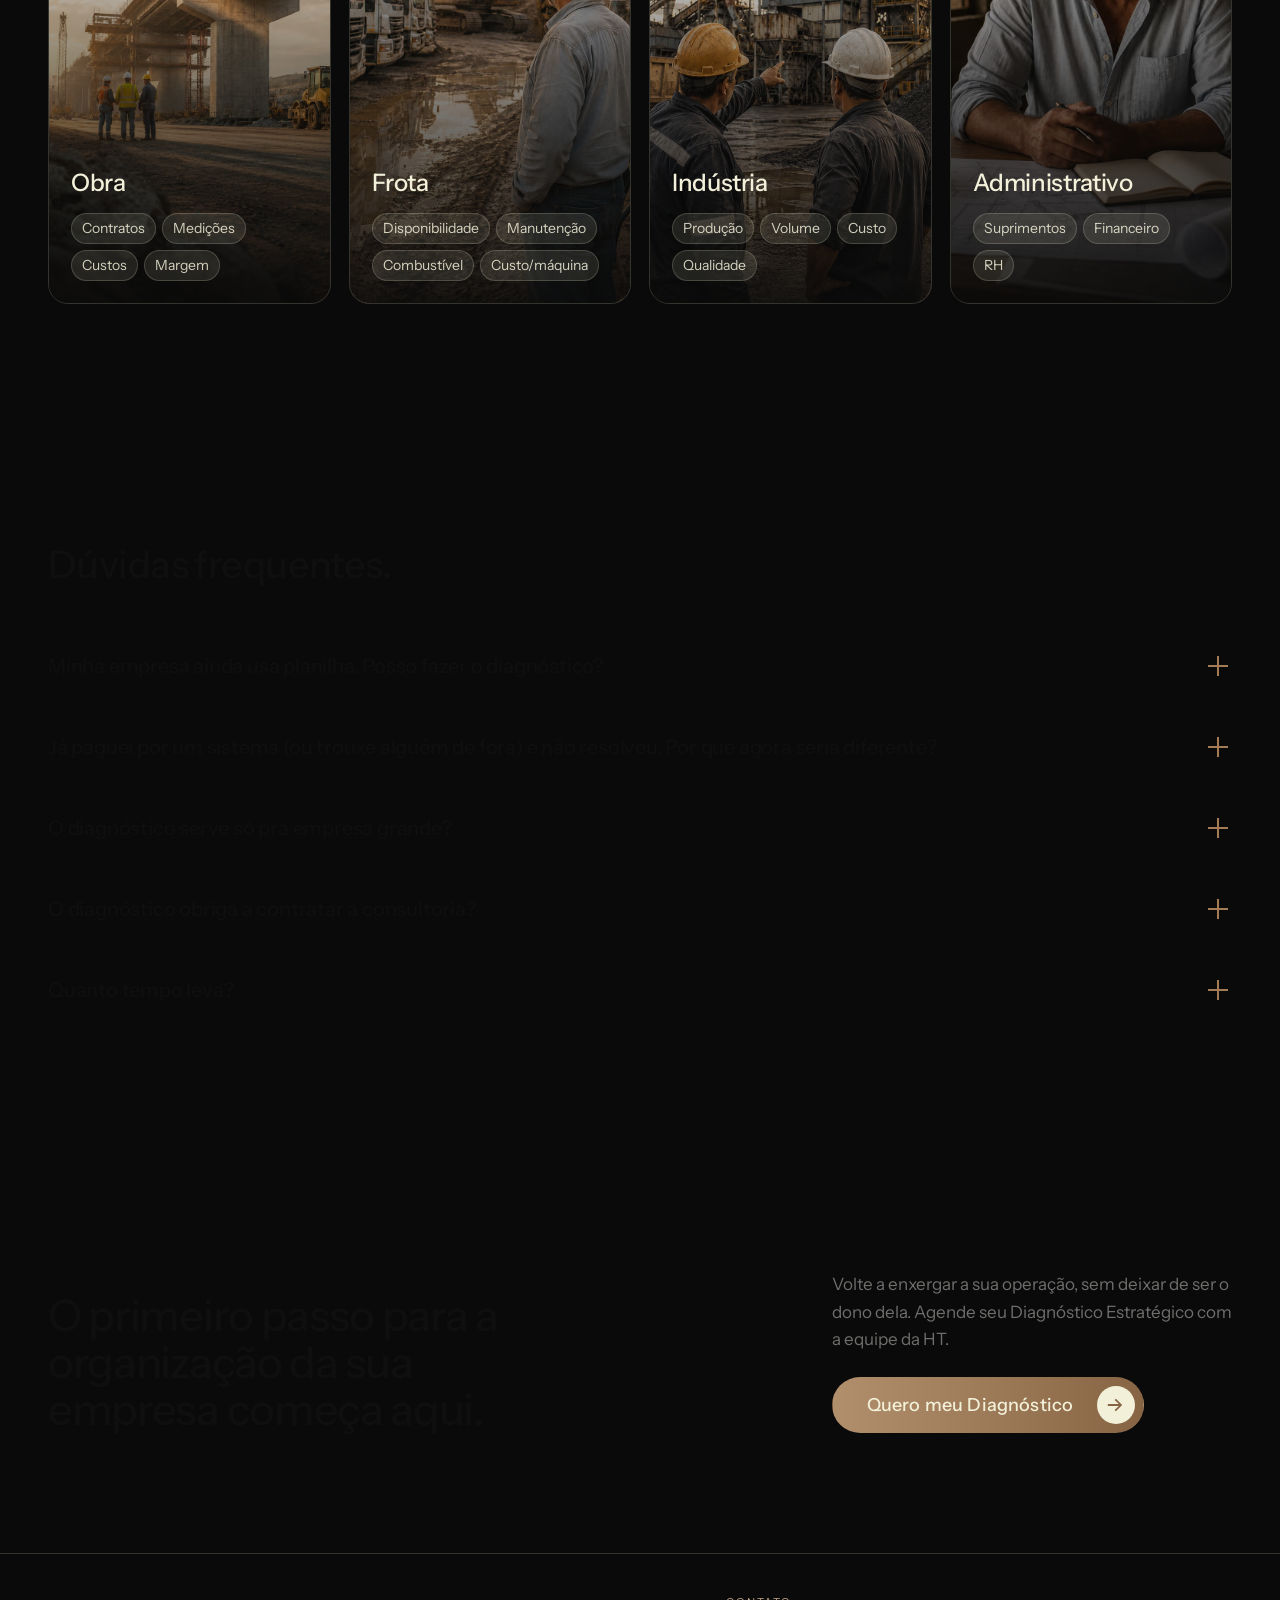
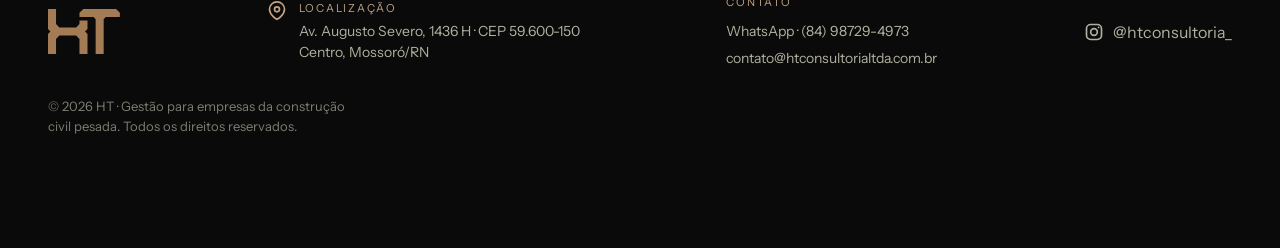
==== commit 0c92f877: "Cursor menor e preenchido; entrada escalonada dos textos do hero (subindo); quebra título pilares Co" ====
--- a/index.html
+++ b/index.html
@@ -465,12 +465,12 @@
 @media(prefers-reduced-motion:reduce){.reveal{opacity:1}.reveal.is-visible{animation:none}.lp-hero__scroll i{animation:none}}
 
 /* cursor elipse direcional (segue o mouse e aponta para o movimento) */
-.lp-cursor{position:fixed;top:0;left:0;width:30px;height:30px;border-radius:50%;
-  border:1.5px solid var(--clay-500);background:rgba(163,124,85,.06);
+.lp-cursor{position:fixed;top:0;left:0;width:13px;height:13px;border-radius:50%;
+  border:0;background:var(--clay-500);
   pointer-events:none;z-index:9999;opacity:0;
-  transition:width .25s var(--ease-out),height .25s var(--ease-out),background .25s,border-color .25s,opacity .35s;
+  transition:width .25s var(--ease-out),height .25s var(--ease-out),background .25s,opacity .35s;
   will-change:transform}
-.lp-cursor.is-active{width:58px;height:58px;background:rgba(163,124,85,.12);border-color:var(--clay-400)}
+.lp-cursor.is-active{width:40px;height:40px;background:rgba(163,124,85,.35)}
 @media(hover:none),(pointer:coarse){.lp-cursor{display:none}}
 </style>
 </head>
@@ -537,10 +537,10 @@
     </div>
 
     <!-- BASE: headline (esq) · CTA (dir) -->
-    <div class="lp-hero__bottom reveal" data-delay="1">
-      <h1>Você não perdeu o controle da sua construtora. Você apenas parou de enxergar a <span class="muted">operação.</span></h1>
-      <p class="lp-hero__intro lp-hero__intro--m">A HT nasceu para devolver ao empresário o que nenhuma ferramenta entrega sozinha: <strong>visibilidade sobre o próprio negócio.</strong></p>
-      <div class="lp-hero__cta">
+    <div class="lp-hero__bottom">
+      <h1 class="reveal" data-delay="1">Você não perdeu o controle da sua construtora. Você apenas parou de enxergar a <span class="muted">operação.</span></h1>
+      <p class="lp-hero__intro lp-hero__intro--m reveal" data-delay="2">A HT nasceu para devolver ao empresário o que nenhuma ferramenta entrega sozinha: <strong>visibilidade sobre o próprio negócio.</strong></p>
+      <div class="lp-hero__cta reveal" data-delay="2">
         <a href="#cta" class="ht-btn ht-btn--primary ht-btn--lg lp-cta">
           <span class="lp-cta__label">Quero meu Diagnóstico</span>
           <span class="lp-cta__icon" aria-hidden="true"><svg viewBox="0 0 20 20"><path d="M2 9h12.2l-4.6-4.6L11 3l7 7-7 7-1.4-1.4L14.2 11H2z"/></svg></span>
@@ -766,7 +766,7 @@
 <section class="lp-section lp-dark" id="pilares">
   <div class="lp-container">
     <div class="lp-pillars-intro reveal" style="margin-bottom:48px">
-      <h2 class="lp-h2">Os 4 pilares que transformam uma empresa confusa<br>numa empresa gerida com clareza</h2>
+      <h2 class="lp-h2">Os 4 pilares que transformam uma empresa<br>confusa numa empresa gerida com clareza</h2>
       <p class="lp-lead" style="max-width:62ch">Em vez de controlar centenas de informações soltas, a HT organiza a empresa em quatro blocos que dá pra enxergar.</p>
     </div>
 
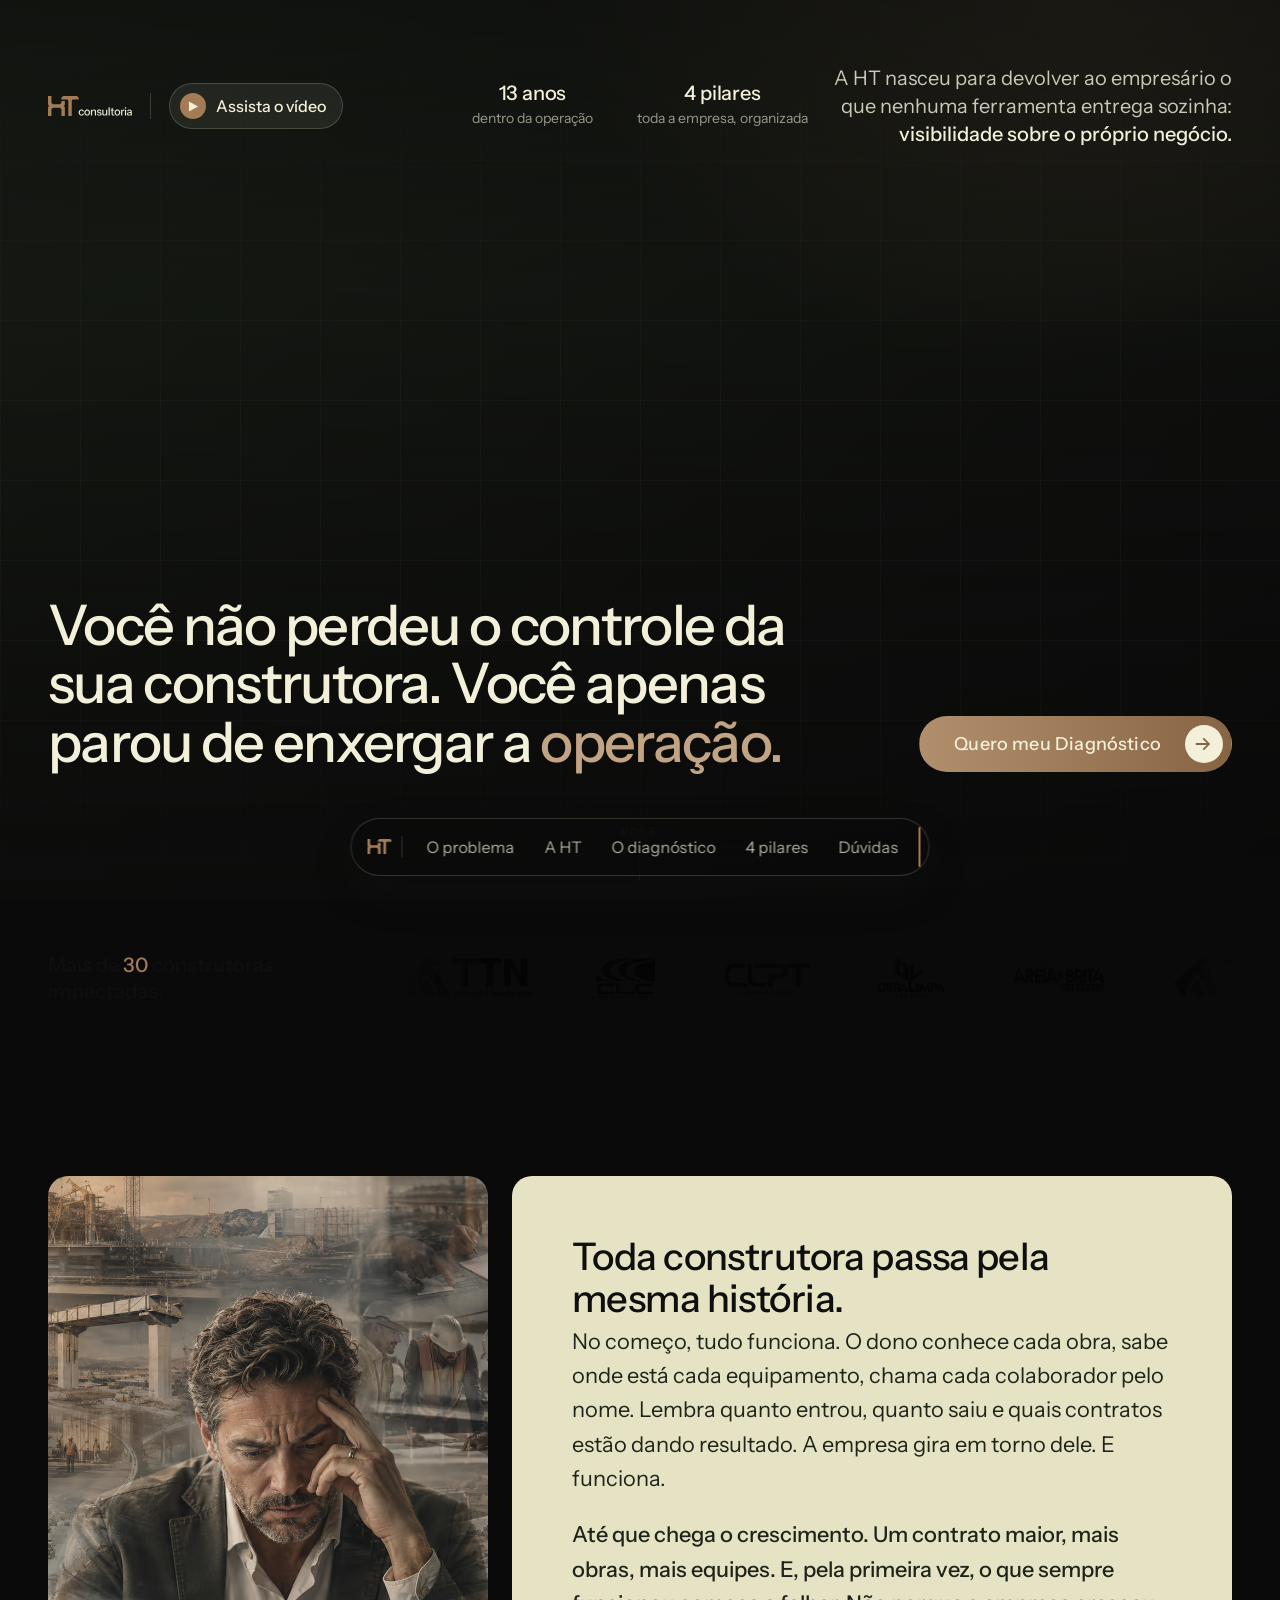
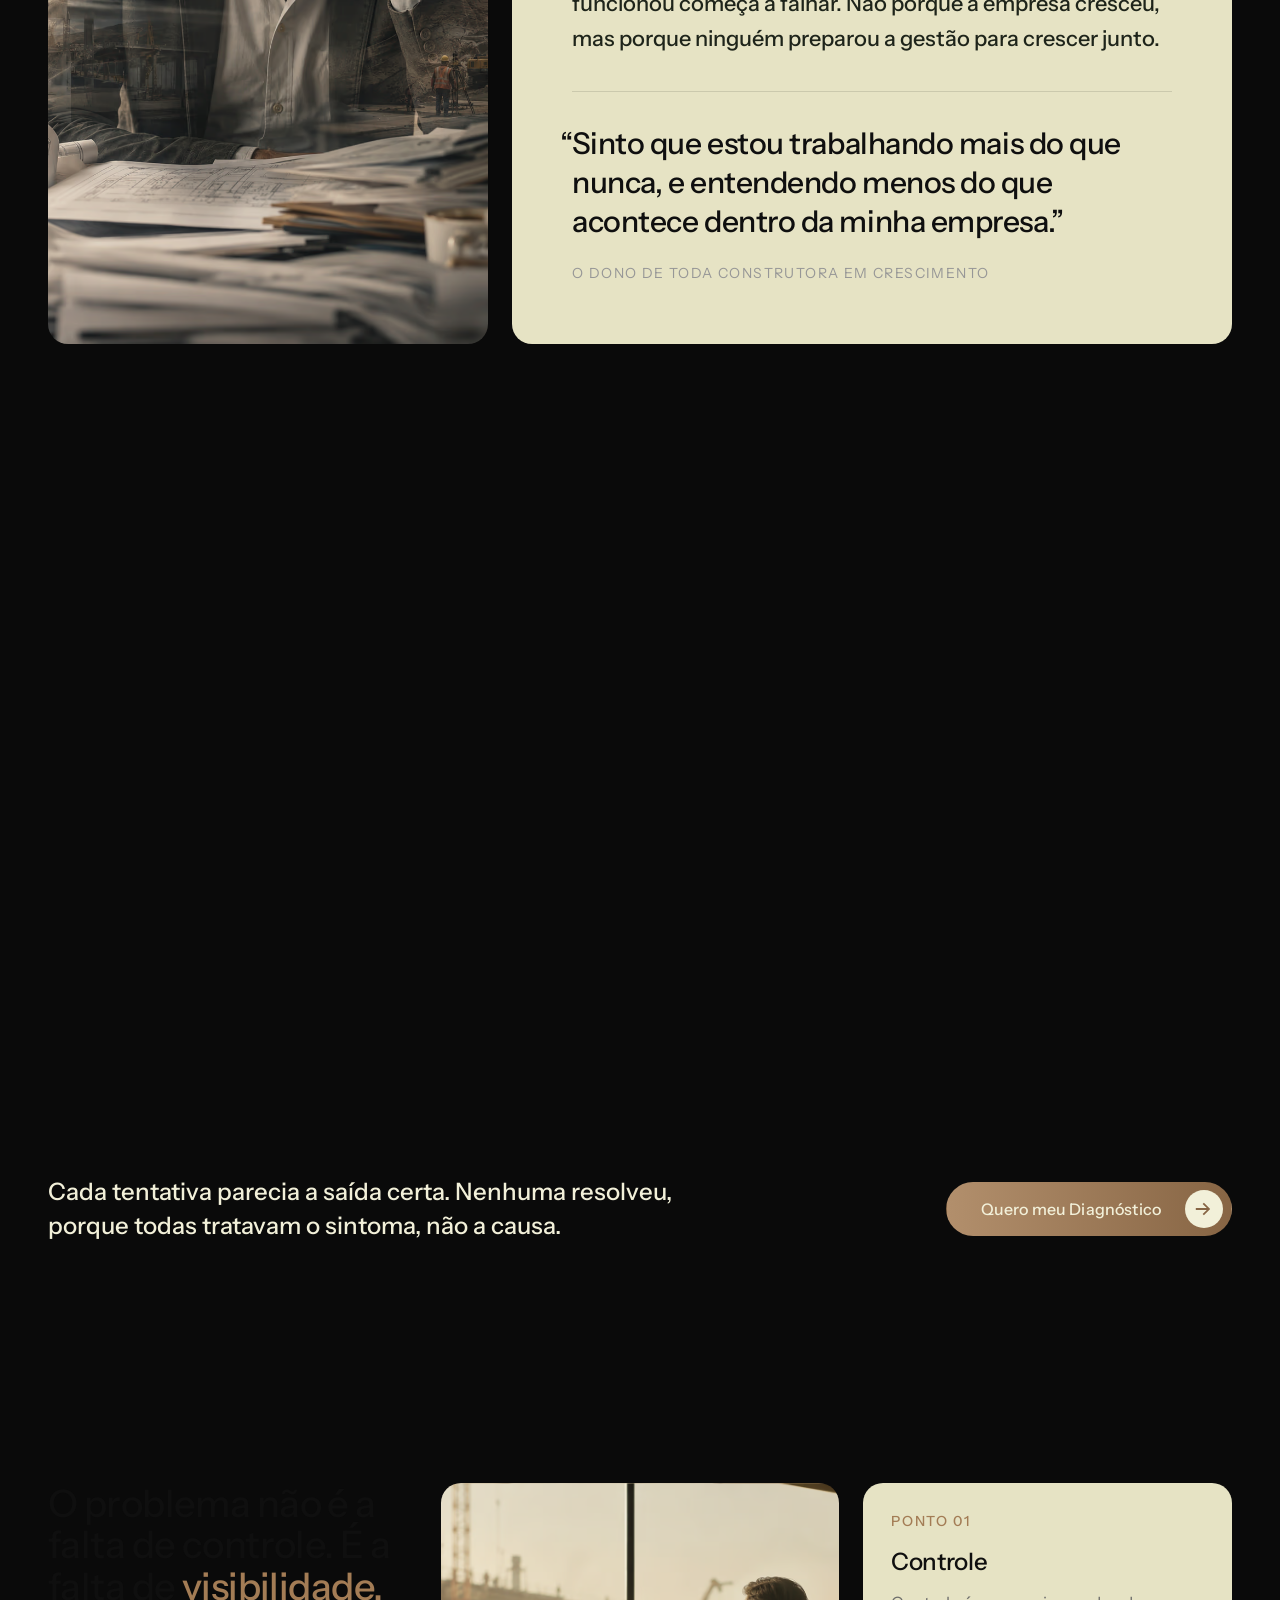
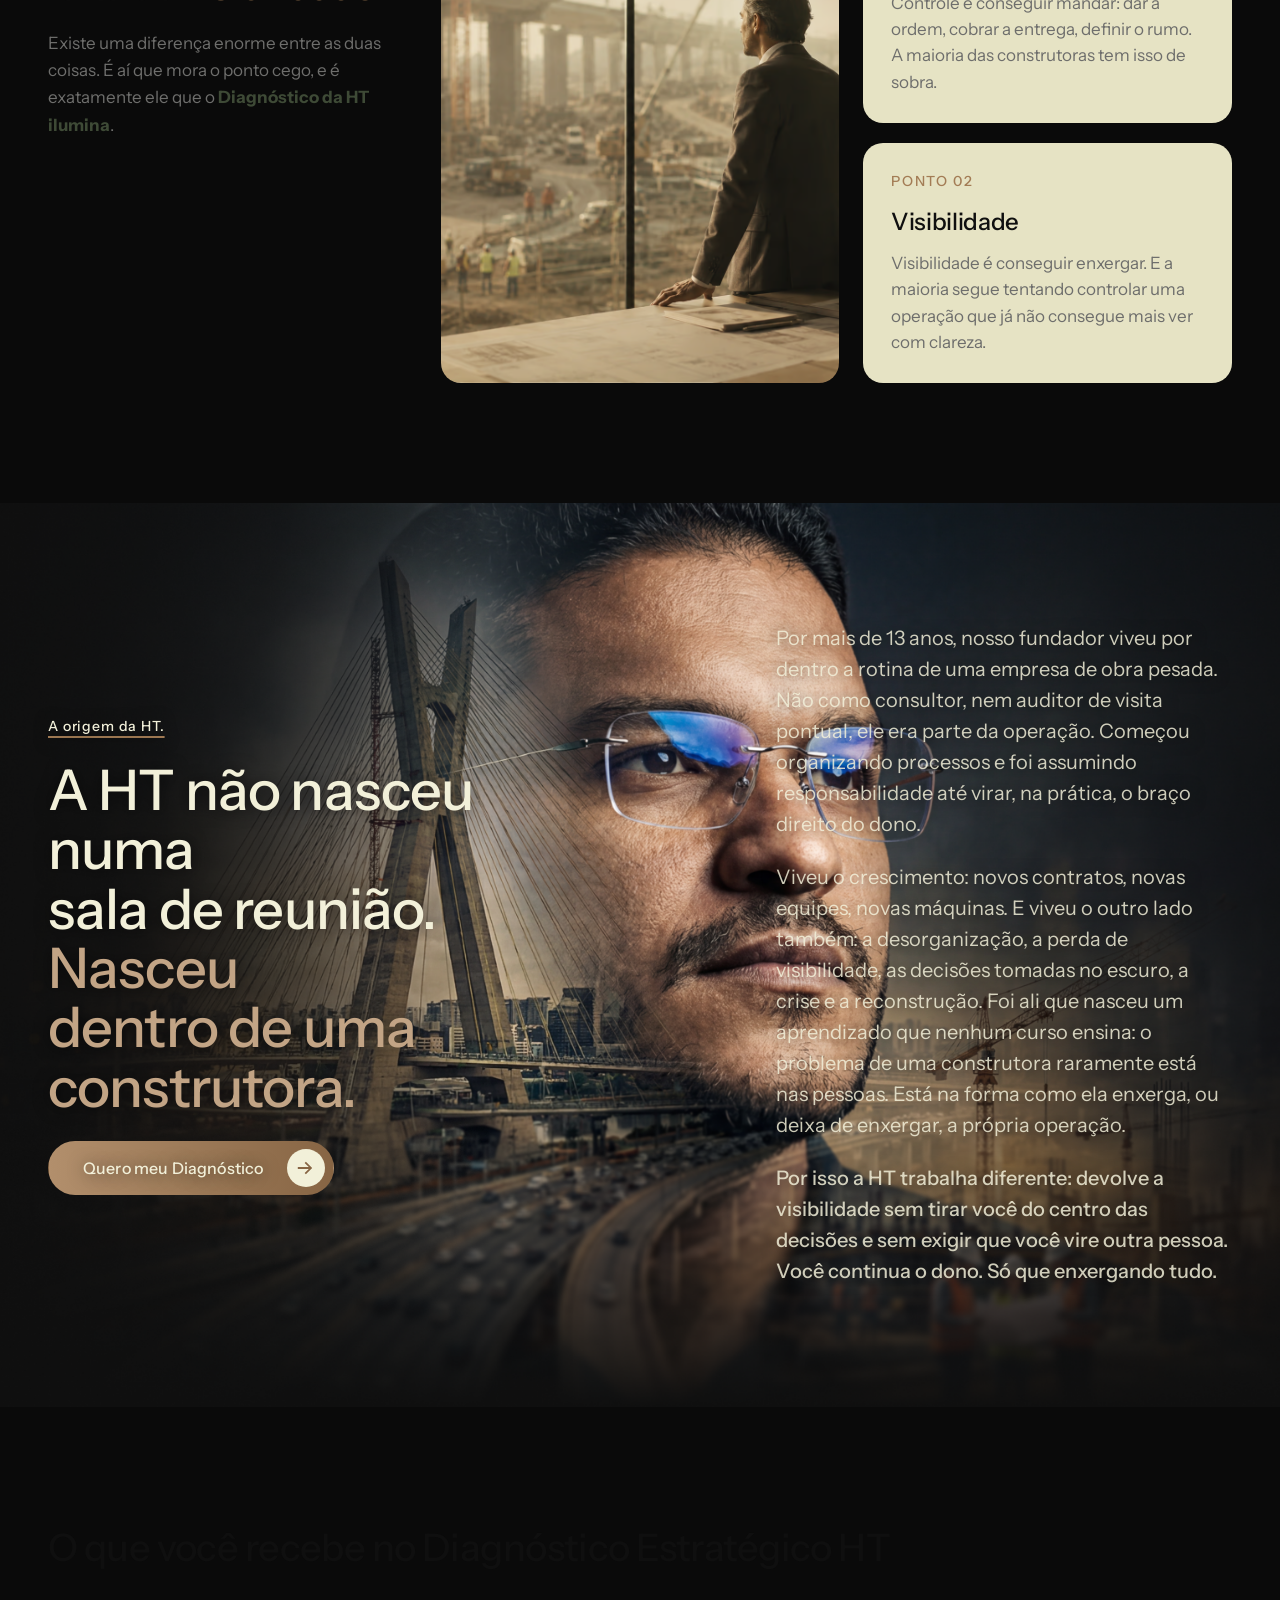
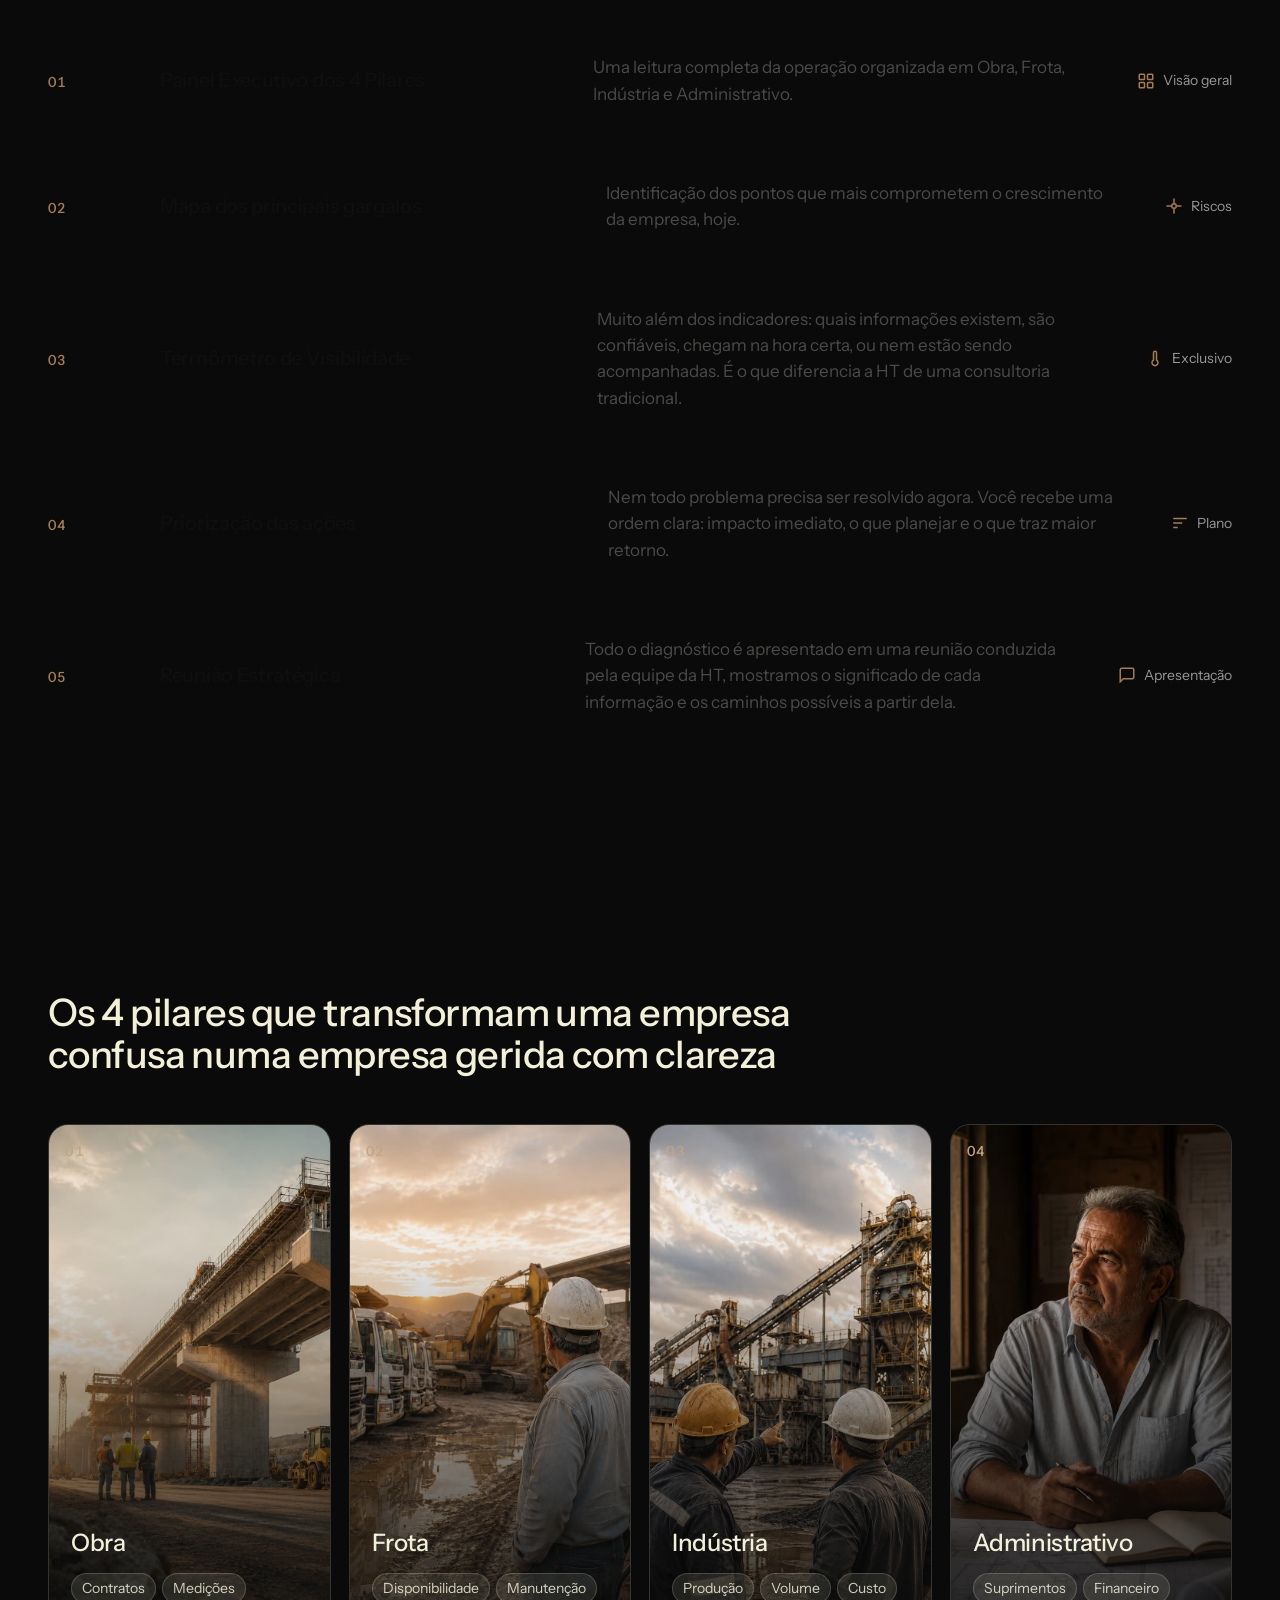
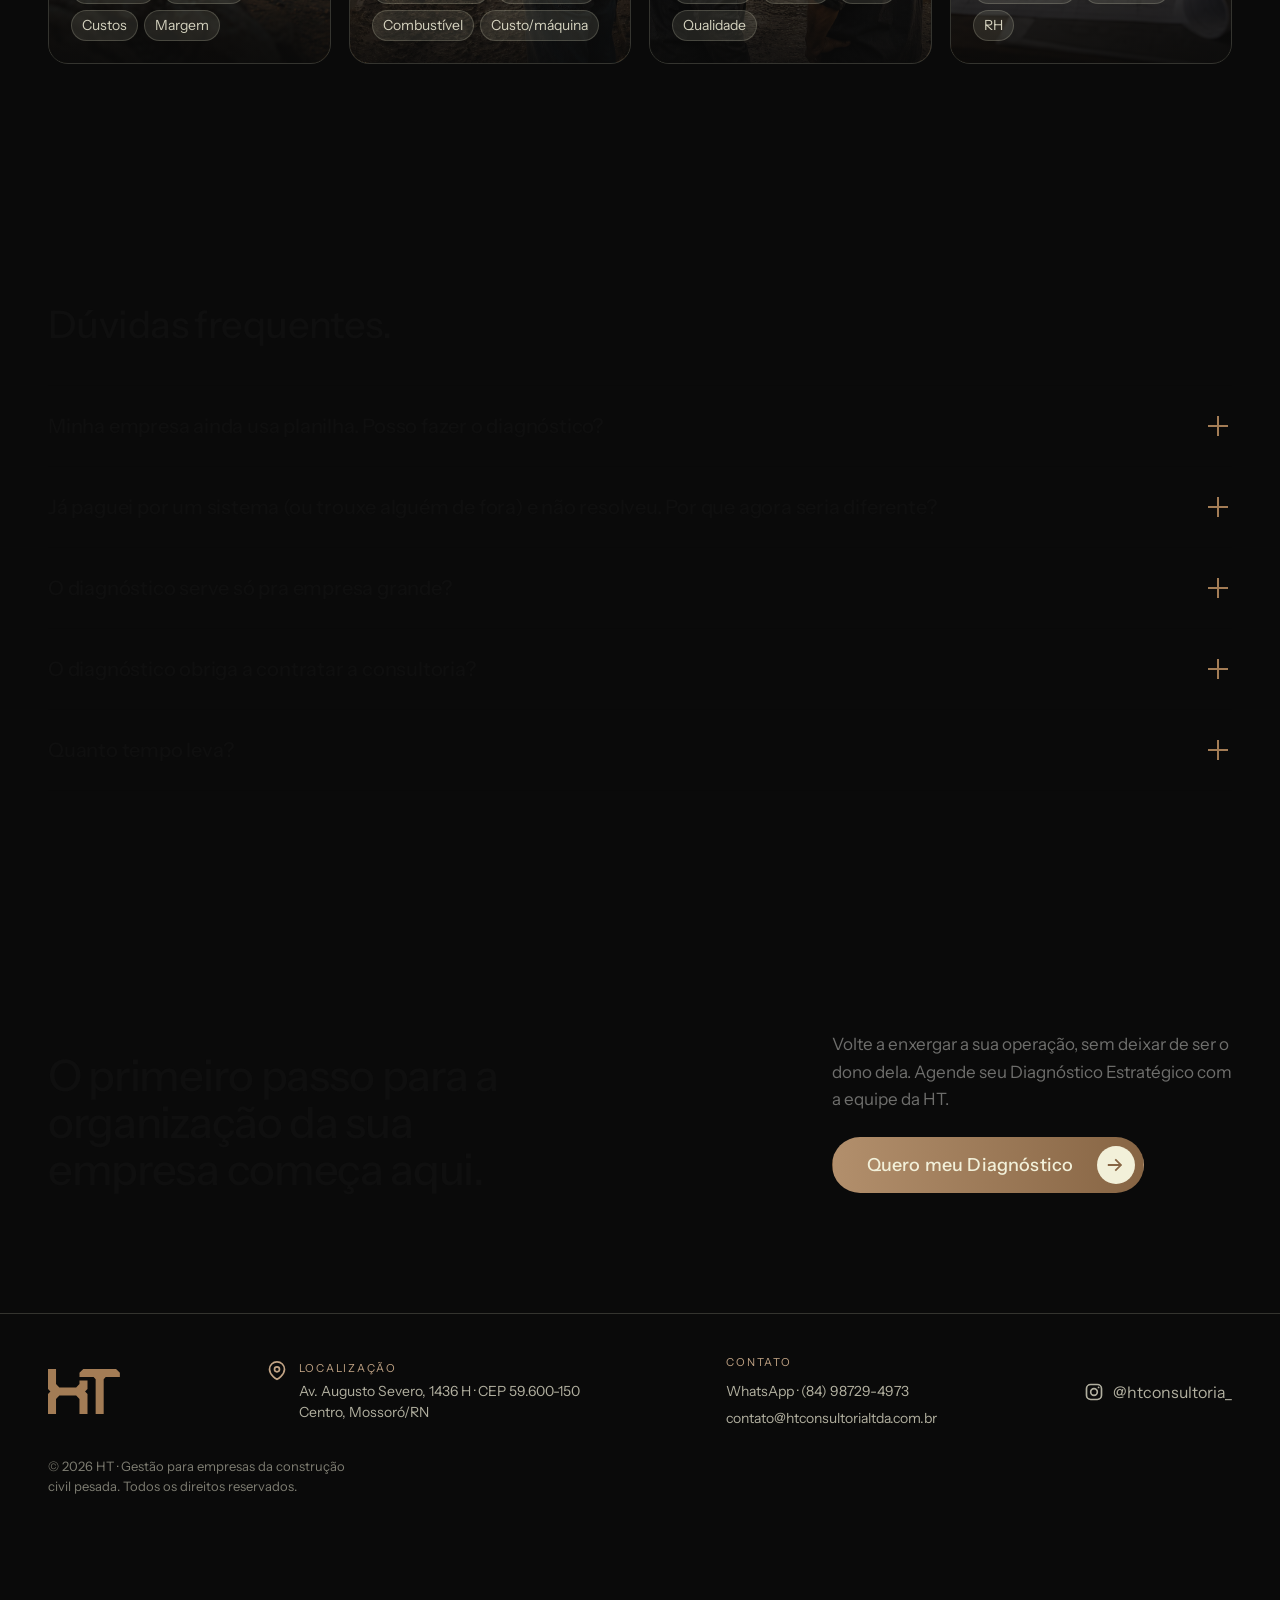
==== commit c56d4b79: "Pop-up de lead em todos os CTAs (nome/email/telefone/cargo) → tela de obrigado Co-Authored-By: Claud" ====
--- a/index.html
+++ b/index.html
@@ -447,6 +447,30 @@
 .lp-footer__social svg{width:20px;height:20px;flex-shrink:0}
 .lp-footer small{font-size:13px;max-width:34ch}
 
+/* ===== POP-UP DE LEAD (formulário → obrigado) ===== */
+.lp-lead{position:fixed;inset:0;z-index:var(--z-modal);display:none;align-items:center;justify-content:center;
+  padding:24px;background:rgba(10,10,10,.86);backdrop-filter:blur(8px);-webkit-backdrop-filter:blur(8px)}
+.lp-lead.is-open{display:flex;animation:modalin var(--dur-base) var(--ease-out)}
+.lp-lead__box{position:relative;width:100%;max-width:520px;max-height:92vh;overflow:auto;
+  background:var(--neutral-950);border:1px solid var(--color-border-inverse);border-radius:var(--radius-xl);
+  padding:44px 40px;color:var(--cream-base);box-shadow:var(--shadow-xl)}
+.lp-lead__close{position:absolute;top:16px;right:16px;width:36px;height:36px;border-radius:50%;cursor:pointer;
+  background:rgba(242,240,217,.08);border:1px solid var(--color-border-inverse);color:var(--cream-base);display:grid;place-items:center;transition:background var(--dur-fast)}
+.lp-lead__close:hover{background:rgba(242,240,217,.18)}
+.lp-lead h3{font-size:var(--fs-24);font-weight:500;margin:0 0 8px;letter-spacing:var(--ls-tight);color:var(--cream-base)}
+.lp-lead__form>p,.lp-lead__thanks p{color:rgba(242,240,217,.66);margin:0 0 26px;font-size:var(--fs-body-sm);line-height:1.55}
+.lp-lead form{display:flex;flex-direction:column;gap:14px}
+.lp-lead__row{display:grid;gap:14px}
+@media(min-width:520px){.lp-lead__row{grid-template-columns:1fr 1fr}}
+.lp-lead input{width:100%;padding:15px 16px;background:rgba(242,240,217,.04);border:1px solid var(--color-border-inverse);
+  border-radius:var(--radius-md);color:var(--cream-base);font:inherit;font-size:var(--fs-body-sm);transition:border-color var(--dur-fast),background var(--dur-fast)}
+.lp-lead input::placeholder{color:rgba(242,240,217,.42)}
+.lp-lead input:focus{outline:none;border-color:var(--clay-500);background:rgba(242,240,217,.07)}
+.lp-lead form .ht-btn{margin-top:8px}
+.lp-lead__thanks{text-align:center;padding:8px 0}
+.lp-lead__check{width:66px;height:66px;border-radius:50%;background:rgba(163,124,85,.16);color:var(--clay-400);display:grid;place-items:center;margin:0 auto 22px}
+.lp-lead__thanks .ht-btn{margin-top:28px}
+
 /* ===== REVEAL (família de fades curada do animate.css — dispara 1x na entrada) ===== */
 .reveal{opacity:0}
 .reveal.is-visible{animation:fadeInUp .8s cubic-bezier(.16,1,.3,1) both}
@@ -875,6 +899,36 @@
   </div>
 </div>
 
+<!-- ============ POP-UP DE LEAD ============ -->
+<div class="lp-lead" id="leadModal" role="dialog" aria-modal="true" aria-label="Agende seu Diagnóstico">
+  <div class="lp-lead__box">
+    <button class="lp-lead__close" id="leadClose" type="button" aria-label="Fechar">
+      <svg width="18" height="18" viewBox="0 0 24 24" fill="none" stroke="currentColor" stroke-width="2"><path d="M18 6 6 18M6 6l12 12"/></svg>
+    </button>
+
+    <div class="lp-lead__form" id="leadForm">
+      <h3>Quero meu Diagnóstico</h3>
+      <p>Preencha seus dados e um dos nossos consultores entra em contato.</p>
+      <form id="leadFormEl" novalidate>
+        <div class="lp-lead__row">
+          <input name="nome" placeholder="Nome*" required autocomplete="name">
+          <input name="telefone" placeholder="Telefone*" required autocomplete="tel" inputmode="tel">
+        </div>
+        <input name="email" type="email" placeholder="E-mail*" required autocomplete="email">
+        <input name="cargo" placeholder="Cargo na empresa" autocomplete="organization-title">
+        <button type="submit" class="ht-btn ht-btn--primary ht-btn--block">Enviar</button>
+      </form>
+    </div>
+
+    <div class="lp-lead__thanks" id="leadThanks" hidden>
+      <div class="lp-lead__check" aria-hidden="true"><svg width="30" height="30" viewBox="0 0 24 24" fill="none" stroke="currentColor" stroke-width="2.2"><path d="M20 6 9 17l-5-5"/></svg></div>
+      <h3>Recebemos o seu cadastro!</h3>
+      <p>Obrigado. Em breve um dos nossos consultores vai entrar em contato com você.</p>
+      <button type="button" class="ht-btn ht-btn--primary ht-btn--block" id="leadDone">Fechar</button>
+    </div>
+  </div>
+</div>
+
 <!-- ============ FOOTER ============ -->
 <footer class="lp-footer">
   <div class="lp-container lp-footer__inner">
@@ -943,6 +997,30 @@
       else{item.classList.add('is-open');btn.setAttribute('aria-expanded',true);ans.style.maxHeight=ans.scrollHeight+'px';}
     });
   });
+
+  /* Pop-up de lead: abre em TODOS os CTAs → formulário → obrigado */
+  var lead=document.getElementById('leadModal');
+  if(lead){
+    var leadForm=document.getElementById('leadForm'), leadThanks=document.getElementById('leadThanks'),
+        leadFormEl=document.getElementById('leadFormEl'), leadClose=document.getElementById('leadClose'),
+        leadDone=document.getElementById('leadDone');
+    function openLead(){ leadForm.hidden=false; leadThanks.hidden=true; lead.classList.add('is-open'); document.body.style.overflow='hidden';
+      setTimeout(function(){var f=leadFormEl.querySelector('input');if(f)f.focus();},120); }
+    function closeLead(){ lead.classList.remove('is-open'); document.body.style.overflow=''; }
+    [].slice.call(document.querySelectorAll('.lp-cta, .lp-dock__cta')).forEach(function(btn){
+      btn.addEventListener('click',function(e){ e.preventDefault(); openLead(); });
+    });
+    leadFormEl.addEventListener('submit',function(e){
+      e.preventDefault();
+      if(!leadFormEl.checkValidity()){ leadFormEl.reportValidity(); return; }
+      /* TODO: enviar os dados para backend/CRM. Por ora, apenas confirma. */
+      leadForm.hidden=true; leadThanks.hidden=false; leadFormEl.reset();
+    });
+    leadClose.addEventListener('click',closeLead);
+    if(leadDone) leadDone.addEventListener('click',closeLead);
+    lead.addEventListener('click',function(e){ if(e.target===lead) closeLead(); });
+    document.addEventListener('keydown',function(e){ if(e.key==='Escape'&&lead.classList.contains('is-open')) closeLead(); });
+  }
 })();
 </script>
 
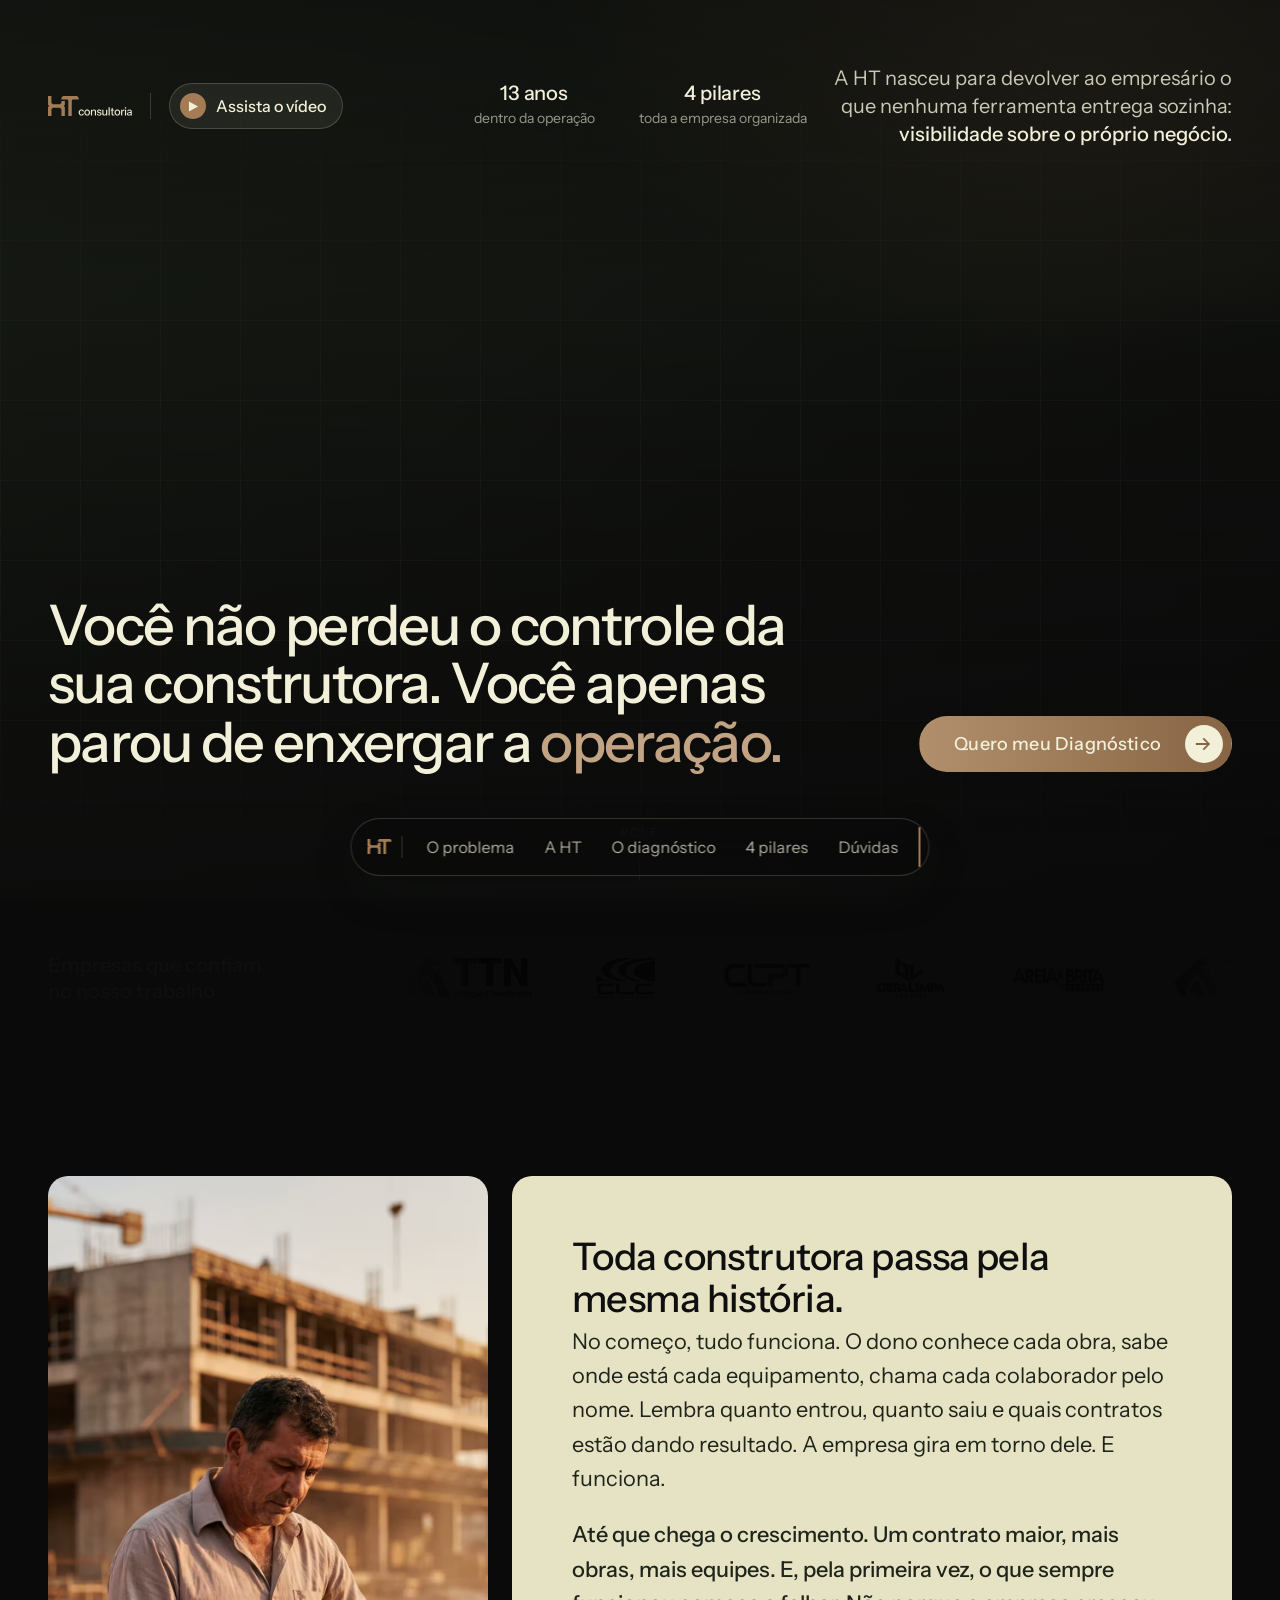
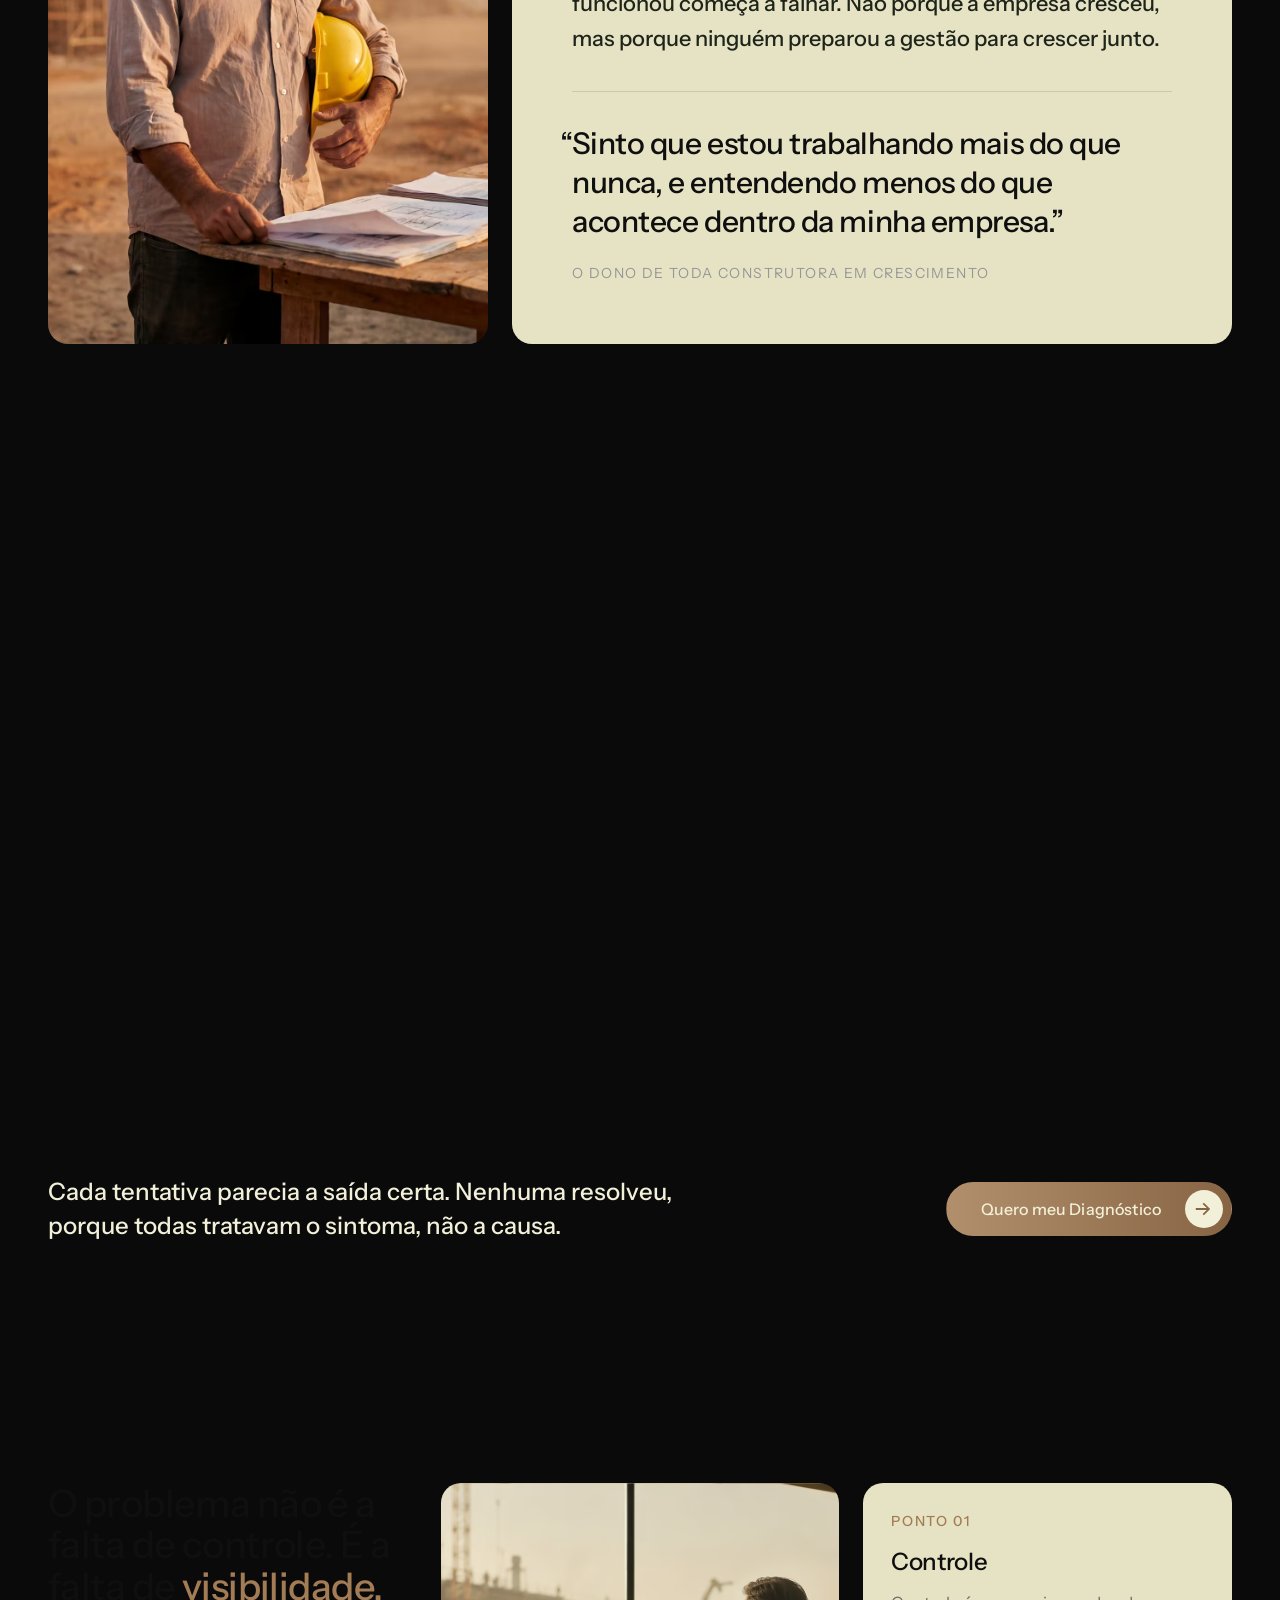
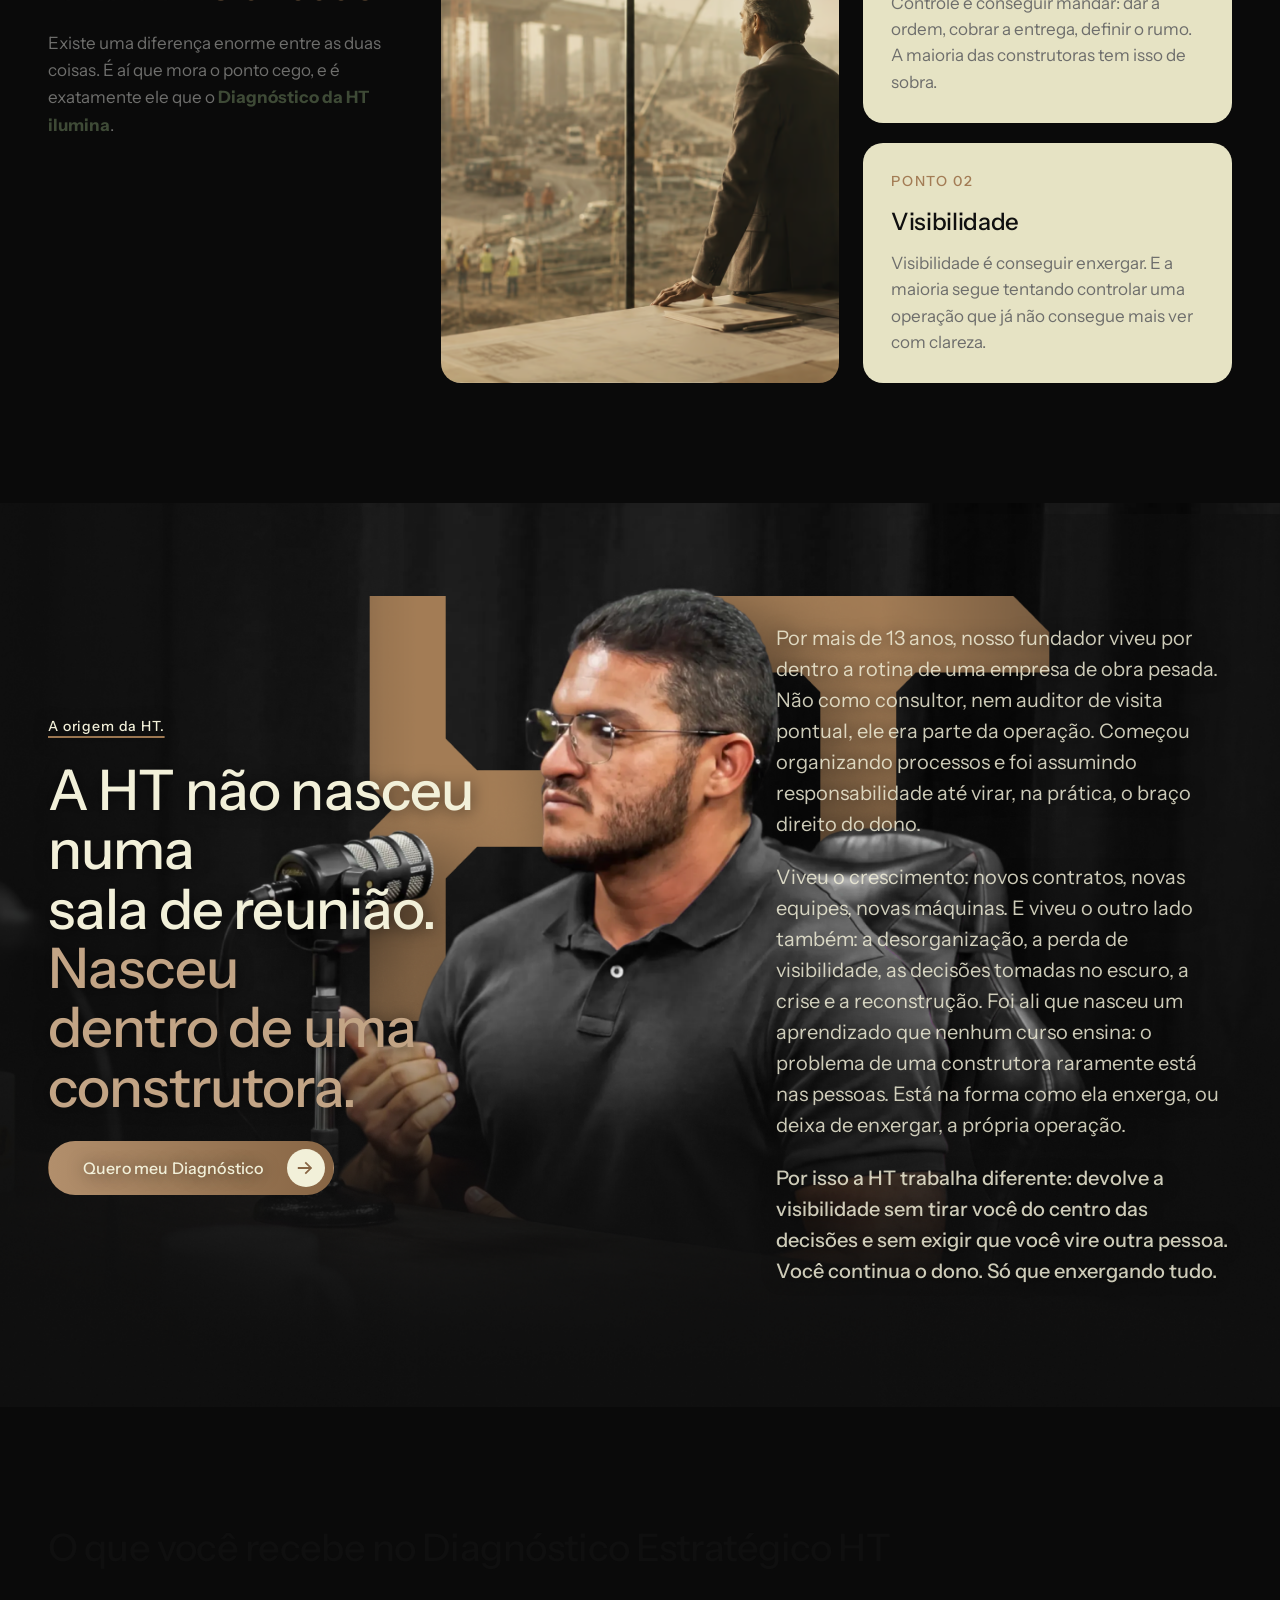
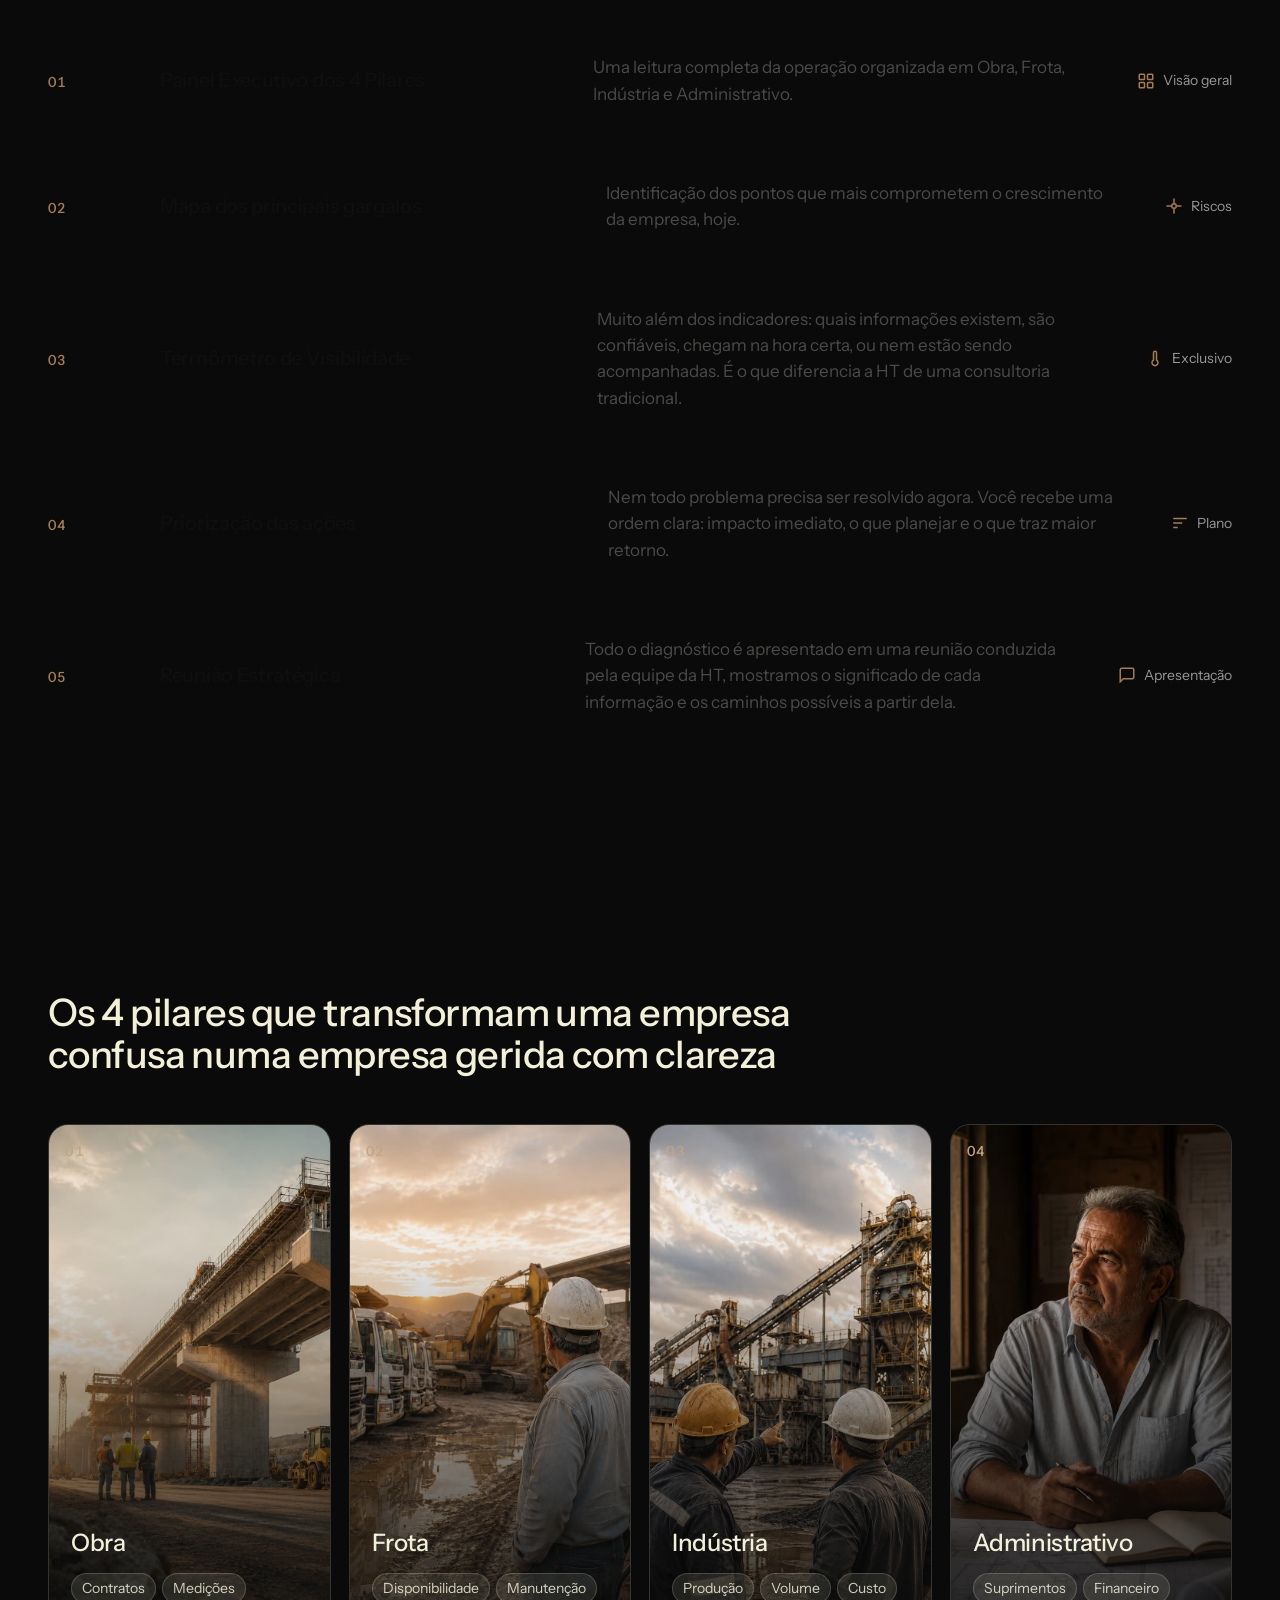
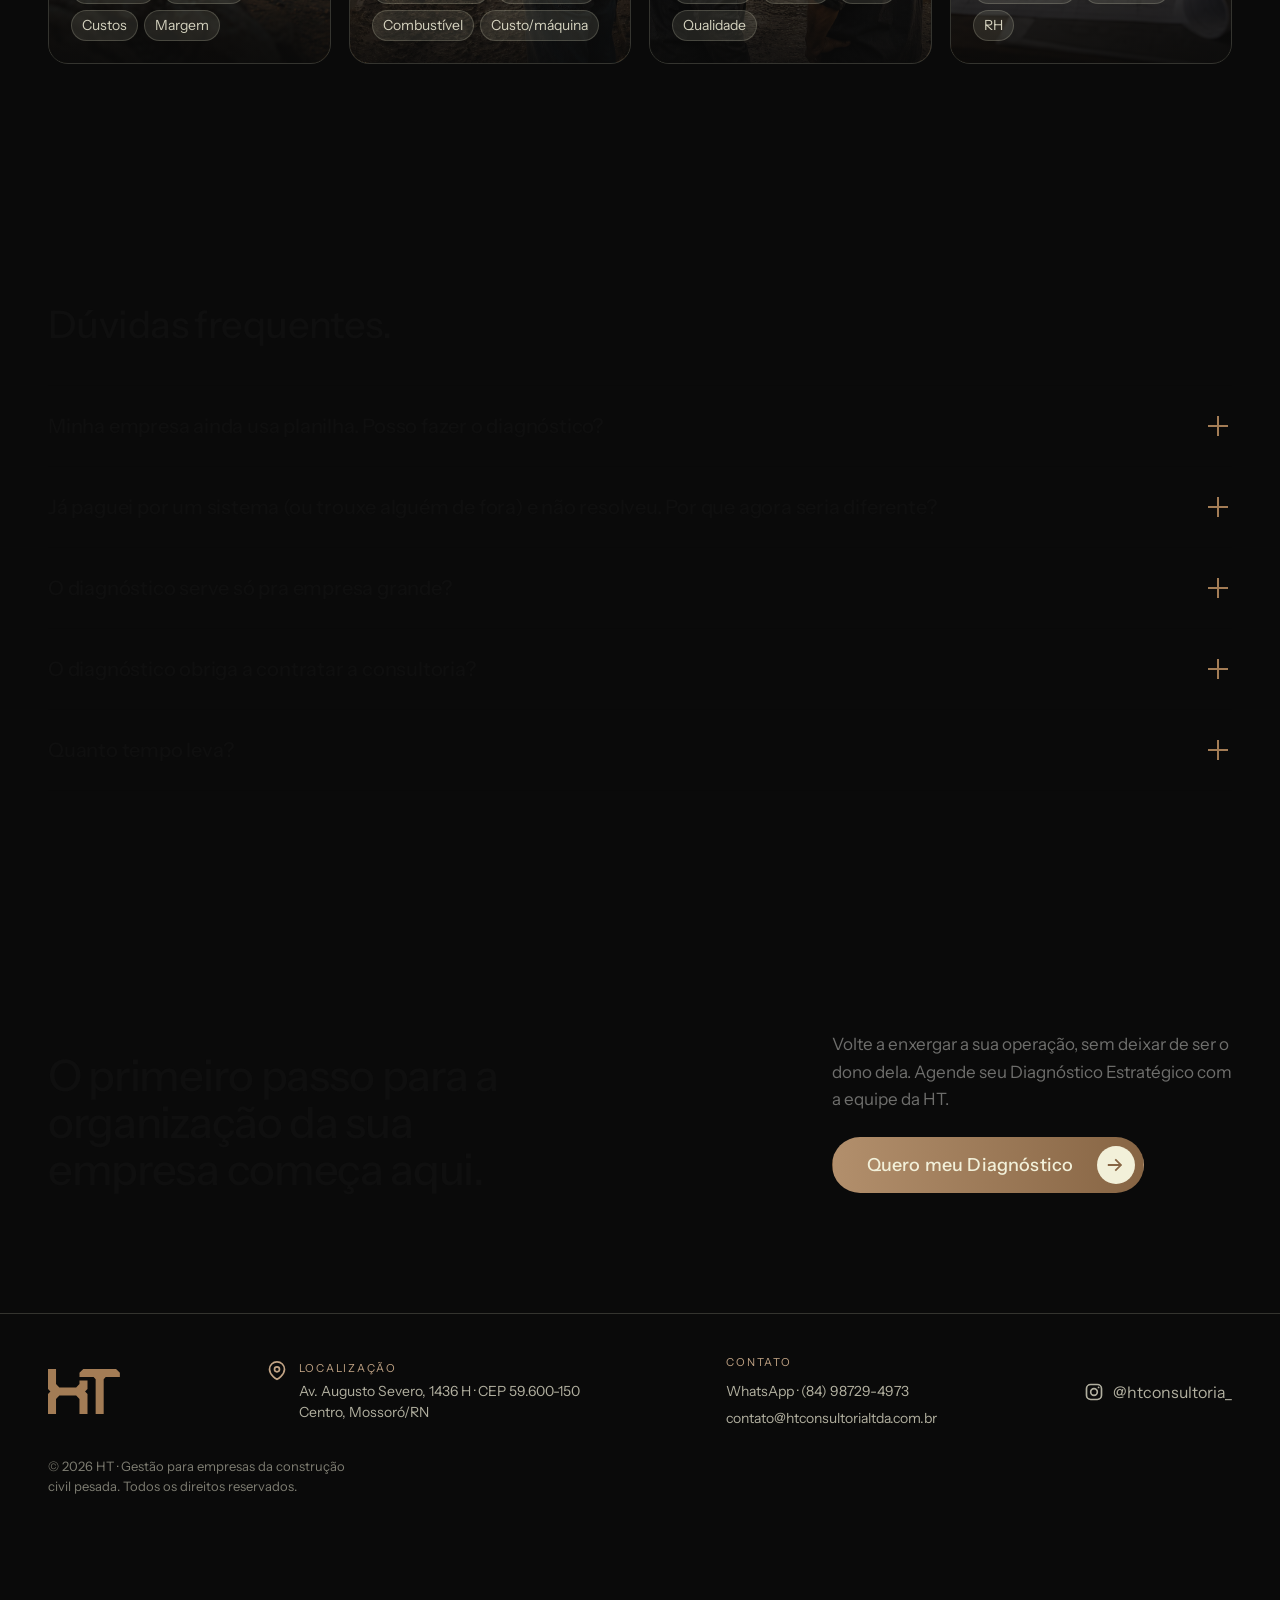
==== commit 6cd40dab: "Leads via Google Sheets + ajustes de copy, mobile e modal de vídeo - Formulário envia leads para pla" ====
--- a/index.html
+++ b/index.html
@@ -53,6 +53,15 @@
 }
 /* com JS ativo, as dobras ficam transparentes p/ revelar o fundo que faz o cross-fade */
 .colorfx .lp-dark,.colorfx .lp-cream,.colorfx .lp-white,.colorfx .lp-proof{background-color:transparent}
+
+/* ===== PRELOADER (logo entra, depois some) ===== */
+.lp-preloader{position:fixed;inset:0;z-index:10000;background:var(--neutral-950);display:grid;place-items:center;
+  transition:opacity .65s var(--ease-out),visibility .65s}
+.lp-preloader.is-done{opacity:0;visibility:hidden;pointer-events:none}
+.lp-preloader__logo{width:180px;max-width:62vw;height:auto;opacity:0;transform:translateY(16px) scale(.94);
+  animation:preloadIn 1.15s var(--ease-out) .1s forwards}
+@keyframes preloadIn{to{opacity:1;transform:none}}
+@media(prefers-reduced-motion:reduce){.lp-preloader__logo{animation:none;opacity:1;transform:none}}
 img{max-width:100%;height:auto;display:block}
 a{color:inherit;text-decoration:none}
 ul{margin:0;padding:0;list-style:none}
@@ -106,6 +115,8 @@
   transform:scale(.92);white-space:nowrap;
   transition:max-width var(--dur-slow) var(--ease-out),opacity var(--dur-base),transform var(--dur-base),padding var(--dur-slow)}
 .lp-dock.show-cta .lp-dock__cta{max-width:300px;opacity:1;transform:none;padding-inline:20px!important}
+/* esconde o dock enquanto um modal (vídeo/lead) está aberto */
+body.is-modal-open .lp-dock{opacity:0;visibility:hidden;pointer-events:none;transition:opacity var(--dur-fast)}
 .lp-dock__burger{display:none}
 @media(max-width:767px){
   .lp-dock{padding:7px;gap:4px}
@@ -199,11 +210,10 @@
 .lp-modal__box{position:relative;width:100%;max-width:1000px;aspect-ratio:16/9;background:#000;
   border-radius:var(--radius-md);overflow:hidden;box-shadow:var(--shadow-xl);border:1px solid var(--color-border-inverse)}
 .lp-modal__box iframe,.lp-modal__box video{position:absolute;inset:0;width:100%;height:100%;border:0;background:#000}
-.lp-modal__close{position:absolute;top:-48px;right:0;width:40px;height:40px;border-radius:50%;cursor:pointer;
-  background:rgba(242,240,217,.1);border:1px solid var(--color-border-inverse);color:var(--cream-base);
-  display:grid;place-items:center;transition:background var(--dur-fast)}
-.lp-modal__close:hover{background:rgba(242,240,217,.2)}
-@media(max-width:560px){.lp-modal__close{top:-46px}}
+.lp-modal__close{position:absolute;top:12px;right:12px;z-index:3;width:40px;height:40px;border-radius:50%;cursor:pointer;
+  background:rgba(10,10,10,.55);border:1px solid var(--color-border-inverse);color:var(--cream-base);
+  display:grid;place-items:center;transition:background var(--dur-fast);-webkit-backdrop-filter:blur(4px);backdrop-filter:blur(4px)}
+.lp-modal__close:hover{background:rgba(10,10,10,.8)}
 
 /* ===== PROVA SOCIAL / MARQUEE DE LOGOS ===== */
 .lp-proof{background:var(--color-bg-alt);color:var(--color-text);
@@ -274,10 +284,13 @@
 @media(max-width:1023px){
   .lp-origem{display:block;align-items:stretch;min-height:0;padding-block:0}
   .lp-origem__bg{position:relative;inset:auto;height:44vh;min-height:300px}
-  .lp-origem__split{background:var(--neutral-950);text-shadow:none;padding-block:48px;gap:32px}
+  .lp-origem__split{background:var(--neutral-950);text-shadow:none;padding-block:48px;gap:32px;margin-top:-56px;border-radius:24px 24px 0 0;position:relative;z-index:2}
   .lp-origem__left{max-width:none}
   .lp-origem__left .lp-h2 br{display:none}
 }
+/* quebra que aparece só no mobile */
+.br-m{display:none}
+@media(max-width:1023px){.br-m{display:inline}}
 
 /* ===== QUOTE ===== */
 .lp-quote{display:grid;gap:28px}
@@ -469,7 +482,15 @@
 .lp-lead form .ht-btn{margin-top:8px}
 .lp-lead__thanks{text-align:center;padding:8px 0}
 .lp-lead__check{width:66px;height:66px;border-radius:50%;background:rgba(163,124,85,.16);color:var(--clay-400);display:grid;place-items:center;margin:0 auto 22px}
-.lp-lead__thanks .ht-btn{margin-top:28px}
+.lp-lead__thanks .lp-lead__wpp{margin-top:28px}
+.lp-lead__thanks .ht-btn{margin-top:12px}
+/* Botão "Falar no WhatsApp" (tela de obrigado) */
+.lp-lead__wpp{display:flex;align-items:center;justify-content:center;gap:10px;width:100%;
+  padding:15px 20px;border-radius:var(--radius-pill);background:#25D366;color:#0A2E17;
+  font:inherit;font-weight:500;font-size:var(--fs-body-sm);text-decoration:none;
+  transition:transform var(--dur-fast),box-shadow var(--dur-fast),background var(--dur-fast)}
+.lp-lead__wpp:hover{transform:translateY(-2px);background:#20bd5a;box-shadow:0 8px 24px rgba(37,211,102,.28)}
+.lp-lead__wpp svg{flex-shrink:0}
 
 /* ===== REVEAL (família de fades curada do animate.css — dispara 1x na entrada) ===== */
 .reveal{opacity:0}
@@ -499,6 +520,21 @@
 </style>
 </head>
 <body class="ht">
+
+<!-- ============ PRELOADER ============ -->
+<div class="lp-preloader" id="preloader" aria-hidden="true">
+  <img class="lp-preloader__logo" src="design-system/assets/ht-logo-dark-bg.svg" alt="HT">
+</div>
+<script>
+(function(){
+  var pre=document.getElementById('preloader');
+  if(!pre) return;
+  var hold=matchMedia('(prefers-reduced-motion: reduce)').matches?300:1900;
+  function done(){ if(pre.classList.contains('is-done'))return; pre.classList.add('is-done'); setTimeout(function(){if(pre&&pre.parentNode)pre.parentNode.removeChild(pre);},700); }
+  setTimeout(done,hold);
+  window.addEventListener('load',function(){setTimeout(done,hold);});
+})();
+</script>
 
 <!-- ============ DOCK — menu flutuante inferior ============ -->
 <div class="lp-dock" id="dock">
@@ -553,7 +589,7 @@
       </div>
       <div class="lp-hero__stats">
         <div class="lp-hero__stat"><b>13 anos</b><span>dentro da operação</span></div>
-        <div class="lp-hero__stat"><b>4 pilares</b><span>toda a empresa, organizada</span></div>
+        <div class="lp-hero__stat"><b>4 pilares</b><span>toda a empresa organizada</span></div>
       </div>
       <div class="lp-hero__bar-right">
         <p class="lp-hero__intro">A HT nasceu para devolver ao empresário o que nenhuma ferramenta entrega sozinha: <strong>visibilidade sobre o próprio negócio.</strong></p>
@@ -579,7 +615,7 @@
 <!-- ============ PROVA SOCIAL / MARQUEE ============ -->
 <section class="lp-proof">
   <div class="lp-container lp-proof__grid reveal">
-    <p class="lp-proof__label">Mais de <b>30</b> construtoras impactadas.</p>
+    <p class="lp-proof__label">Empresas que confiam<br>no nosso trabalho</p>
     <div class="lp-marquee" aria-label="Construtoras atendidas pela HT">
       <div class="lp-marquee__track">
         <img class="lp-logo-img" src="logosclientes/logo1.svg" alt="Cliente HT">
@@ -722,12 +758,12 @@
 
 <!-- ============ ORIGEM / SOBRE (texto à esquerda · imagem do fundador à direita) ============ -->
 <section class="lp-section lp-dark lp-origem" id="origem">
-  <div class="lp-origem__bg" style="background-image:url('assets/fundador.png')" aria-hidden="true"></div>
+  <div class="lp-origem__bg" style="background-image:url('fotos/fotonovamentor.png')" aria-hidden="true"></div>
 
   <div class="lp-container lp-origem__split">
     <div class="lp-origem__left reveal">
       <span class="lp-label">A origem da HT.</span>
-      <h2 class="lp-h2">A HT não nasceu numa<br>sala de reunião. <span class="lp-accent">Nasceu<br>dentro de uma construtora.</span></h2>
+      <h2 class="lp-h2">A HT não nasceu numa <br>sala de reunião. <span class="lp-accent">Nasceu <br>dentro de uma construtora.</span></h2>
       <a href="#cta" class="ht-btn ht-btn--primary lp-cta" style="align-self:flex-start">
         <span class="lp-cta__label">Quero meu Diagnóstico</span>
         <span class="lp-cta__icon" aria-hidden="true"><svg viewBox="0 0 20 20"><path d="M2 9h12.2l-4.6-4.6L11 3l7 7-7 7-1.4-1.4L14.2 11H2z"/></svg></span>
@@ -790,7 +826,7 @@
 <section class="lp-section lp-dark" id="pilares">
   <div class="lp-container">
     <div class="lp-pillars-intro reveal" style="margin-bottom:48px">
-      <h2 class="lp-h2">Os 4 pilares que transformam uma empresa<br>confusa numa empresa gerida com clareza</h2>
+      <h2 class="lp-h2">Os 4 pilares que <br class="br-m">transformam uma empresa<br>confusa numa empresa <br class="br-m">gerida com clareza</h2>
       <p class="lp-lead" style="max-width:62ch">Em vez de controlar centenas de informações soltas, a HT organiza a empresa em quatro blocos que dá pra enxergar.</p>
     </div>
 
@@ -915,7 +951,6 @@
           <input name="telefone" placeholder="Telefone*" required autocomplete="tel" inputmode="tel">
         </div>
         <input name="email" type="email" placeholder="E-mail*" required autocomplete="email">
-        <input name="cargo" placeholder="Cargo na empresa" autocomplete="organization-title">
         <button type="submit" class="ht-btn ht-btn--primary ht-btn--block">Enviar</button>
       </form>
     </div>
@@ -924,7 +959,12 @@
       <div class="lp-lead__check" aria-hidden="true"><svg width="30" height="30" viewBox="0 0 24 24" fill="none" stroke="currentColor" stroke-width="2.2"><path d="M20 6 9 17l-5-5"/></svg></div>
       <h3>Recebemos o seu cadastro!</h3>
       <p>Obrigado. Em breve um dos nossos consultores vai entrar em contato com você.</p>
-      <button type="button" class="ht-btn ht-btn--primary ht-btn--block" id="leadDone">Fechar</button>
+      <!-- WhatsApp: número oficial HT (55 + DDD 84 + 98729-4973). -->
+      <a class="lp-lead__wpp" id="leadWpp" href="https://wa.me/5584987294973?text=Ol%C3%A1%21%20Me%20cadastrei%20na%20LP%20e%20gostaria%20de%20entender%20como%20funciona%20o%20diagn%C3%B3stico." target="_blank" rel="noopener">
+        <svg width="20" height="20" viewBox="0 0 24 24" fill="currentColor" aria-hidden="true"><path d="M12.04 2C6.58 2 2.13 6.45 2.13 11.91c0 1.75.46 3.45 1.32 4.95L2 22l5.25-1.38a9.9 9.9 0 0 0 4.79 1.22h.01c5.46 0 9.9-4.45 9.9-9.91 0-2.65-1.03-5.14-2.9-7.01A9.82 9.82 0 0 0 12.04 2Zm0 1.67c2.2 0 4.27.86 5.82 2.42a8.2 8.2 0 0 1 2.42 5.83c0 4.54-3.7 8.24-8.25 8.24a8.2 8.2 0 0 1-4.19-1.15l-.3-.18-3.11.82.83-3.04-.2-.31a8.2 8.2 0 0 1-1.26-4.38c0-4.54 3.7-8.24 8.24-8.24Zm-2.53 4.5c-.12 0-.32.05-.49.24-.17.19-.65.63-.65 1.54 0 .9.66 1.78.75 1.9.09.12 1.3 2.06 3.19 2.81 1.58.62 1.9.5 2.24.47.34-.03 1.11-.45 1.27-.89.16-.44.16-.81.11-.89-.05-.08-.17-.13-.36-.22-.19-.09-1.11-.55-1.28-.61-.17-.06-.3-.09-.42.09-.12.19-.48.61-.59.74-.11.12-.22.14-.4.05-.19-.09-.79-.29-1.5-.93-.56-.5-.93-1.11-1.04-1.3-.11-.19-.01-.29.08-.38.08-.08.19-.22.28-.33.09-.11.12-.19.18-.31.06-.12.03-.23-.01-.32-.05-.09-.42-1.02-.58-1.4-.15-.36-.3-.31-.42-.32-.11 0-.23-.01-.36-.01Z"/></svg>
+        Falar no WhatsApp
+      </a>
+      <button type="button" class="ht-btn ht-btn--ghost-light ht-btn--block" id="leadDone">Fechar</button>
     </div>
   </div>
 </div>
@@ -978,8 +1018,8 @@
   /* Modal de vídeo (abre o vídeo completo, com som e controles) */
   var watchBtn=document.getElementById('watchBtn'),modal=document.getElementById('videoModal'),
       modalVideo=document.getElementById('modalVideo'),modalClose=document.getElementById('modalClose');
-  function openVideo(){modal.classList.add('is-open');document.body.style.overflow='hidden';try{modalVideo.currentTime=0;modalVideo.play();}catch(e){}}
-  function closeVideo(){modal.classList.remove('is-open');document.body.style.overflow='';modalVideo.pause();}
+  function openVideo(){modal.classList.add('is-open');document.body.classList.add('is-modal-open');document.body.style.overflow='hidden';try{modalVideo.currentTime=0;modalVideo.play();}catch(e){}}
+  function closeVideo(){modal.classList.remove('is-open');document.body.classList.remove('is-modal-open');document.body.style.overflow='';modalVideo.pause();}
   watchBtn.addEventListener('click',openVideo);
   modalClose.addEventListener('click',closeVideo);
   modal.addEventListener('click',function(e){if(e.target===modal)closeVideo();});
@@ -1004,16 +1044,24 @@
     var leadForm=document.getElementById('leadForm'), leadThanks=document.getElementById('leadThanks'),
         leadFormEl=document.getElementById('leadFormEl'), leadClose=document.getElementById('leadClose'),
         leadDone=document.getElementById('leadDone');
-    function openLead(){ leadForm.hidden=false; leadThanks.hidden=true; lead.classList.add('is-open'); document.body.style.overflow='hidden';
+    function openLead(){ leadForm.hidden=false; leadThanks.hidden=true; lead.classList.add('is-open'); document.body.classList.add('is-modal-open'); document.body.style.overflow='hidden';
       setTimeout(function(){var f=leadFormEl.querySelector('input');if(f)f.focus();},120); }
-    function closeLead(){ lead.classList.remove('is-open'); document.body.style.overflow=''; }
+    function closeLead(){ lead.classList.remove('is-open'); document.body.classList.remove('is-modal-open'); document.body.style.overflow=''; }
     [].slice.call(document.querySelectorAll('.lp-cta, .lp-dock__cta')).forEach(function(btn){
       btn.addEventListener('click',function(e){ e.preventDefault(); openLead(); });
     });
+    /* Endpoint do Google Apps Script (Web App). Cole aqui a URL que termina em /exec */
+    var SHEETS_ENDPOINT = 'https://script.google.com/macros/s/AKfycbyJ9d7FztG3kL__D790xMI3t-FOi-CfmaJOFJ5G6f8ooLNy8z9uVImZp5D472eP0Kqe/exec';
     leadFormEl.addEventListener('submit',function(e){
       e.preventDefault();
       if(!leadFormEl.checkValidity()){ leadFormEl.reportValidity(); return; }
-      /* TODO: enviar os dados para backend/CRM. Por ora, apenas confirma. */
+      /* Envia os dados para a planilha (fire-and-forget; no-cors evita bloqueio de CORS) */
+      if(SHEETS_ENDPOINT.indexOf('http')===0){
+        var params=new URLSearchParams();
+        new FormData(leadFormEl).forEach(function(v,k){ params.append(k,v); });
+        params.append('origem', location.href);
+        fetch(SHEETS_ENDPOINT,{method:'POST',mode:'no-cors',body:params}).catch(function(){});
+      }
       leadForm.hidden=true; leadThanks.hidden=false; leadFormEl.reset();
     });
     leadClose.addEventListener('click',closeLead);
